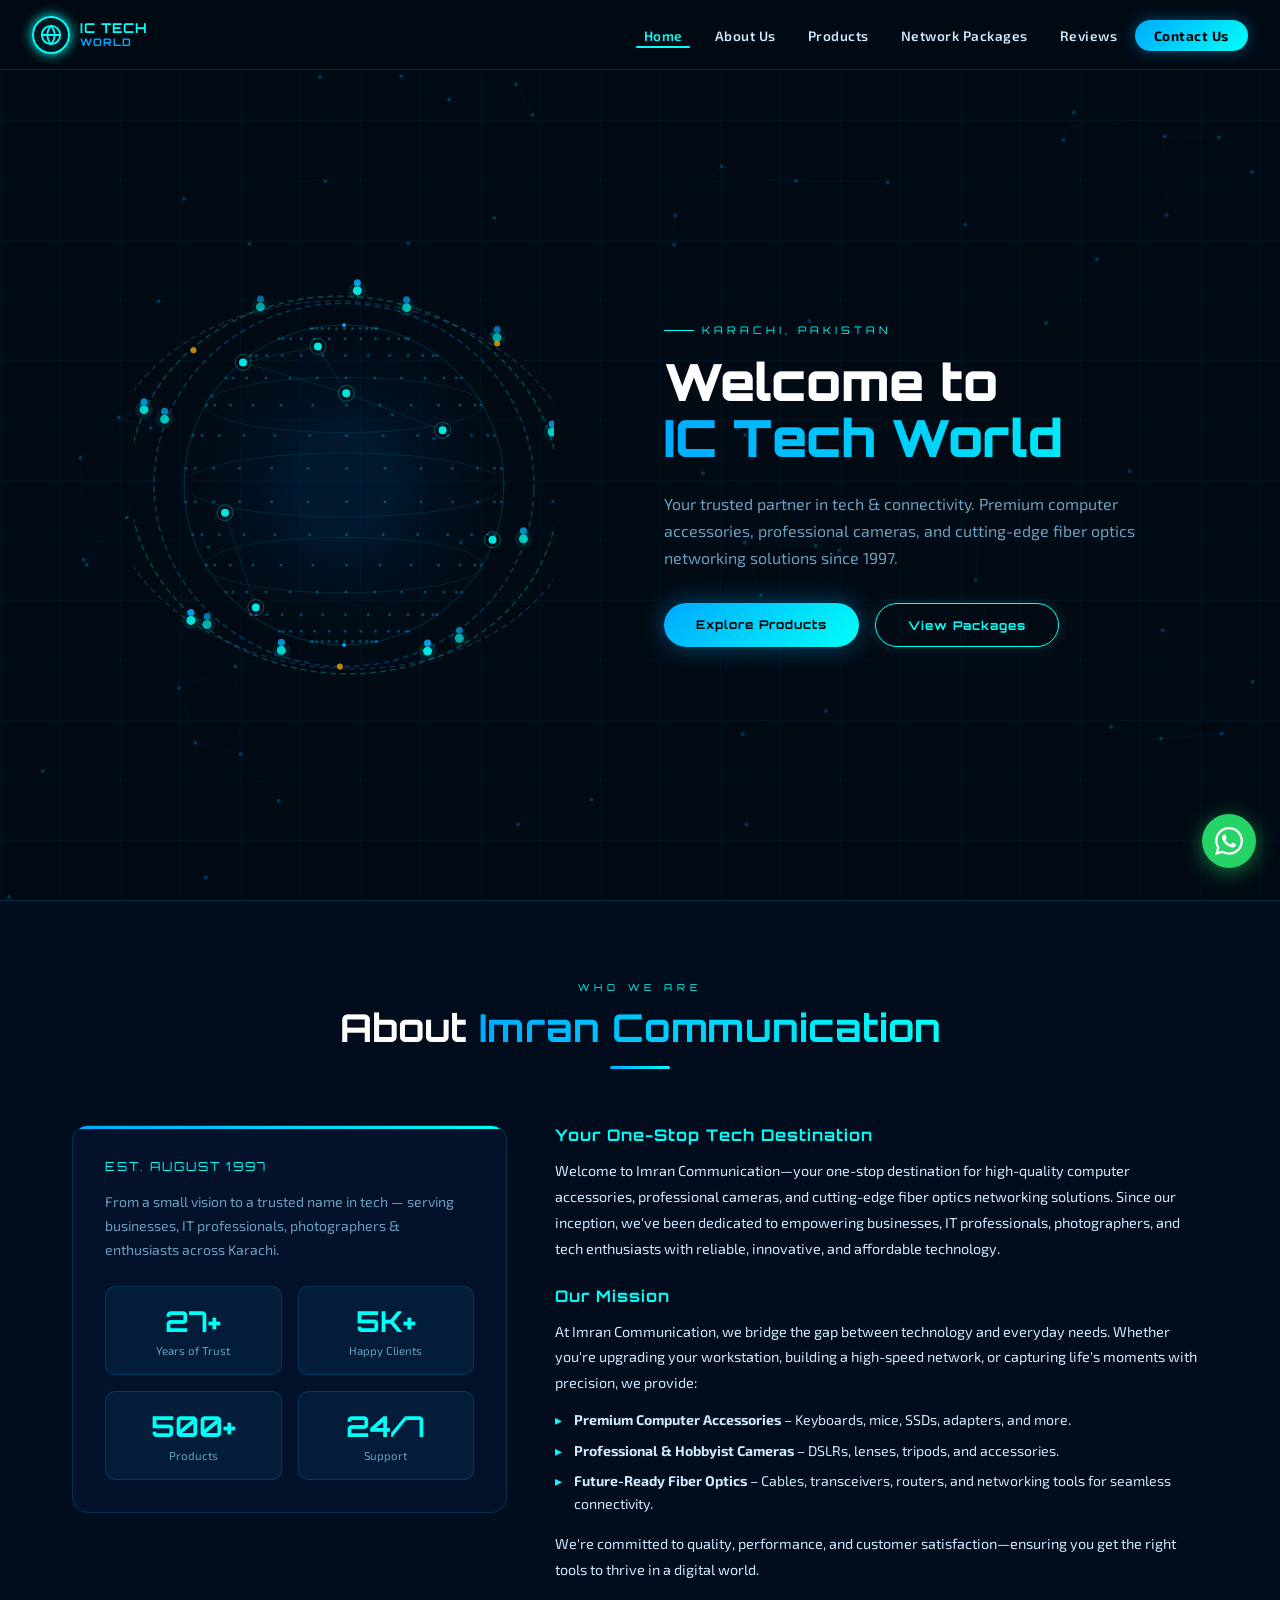
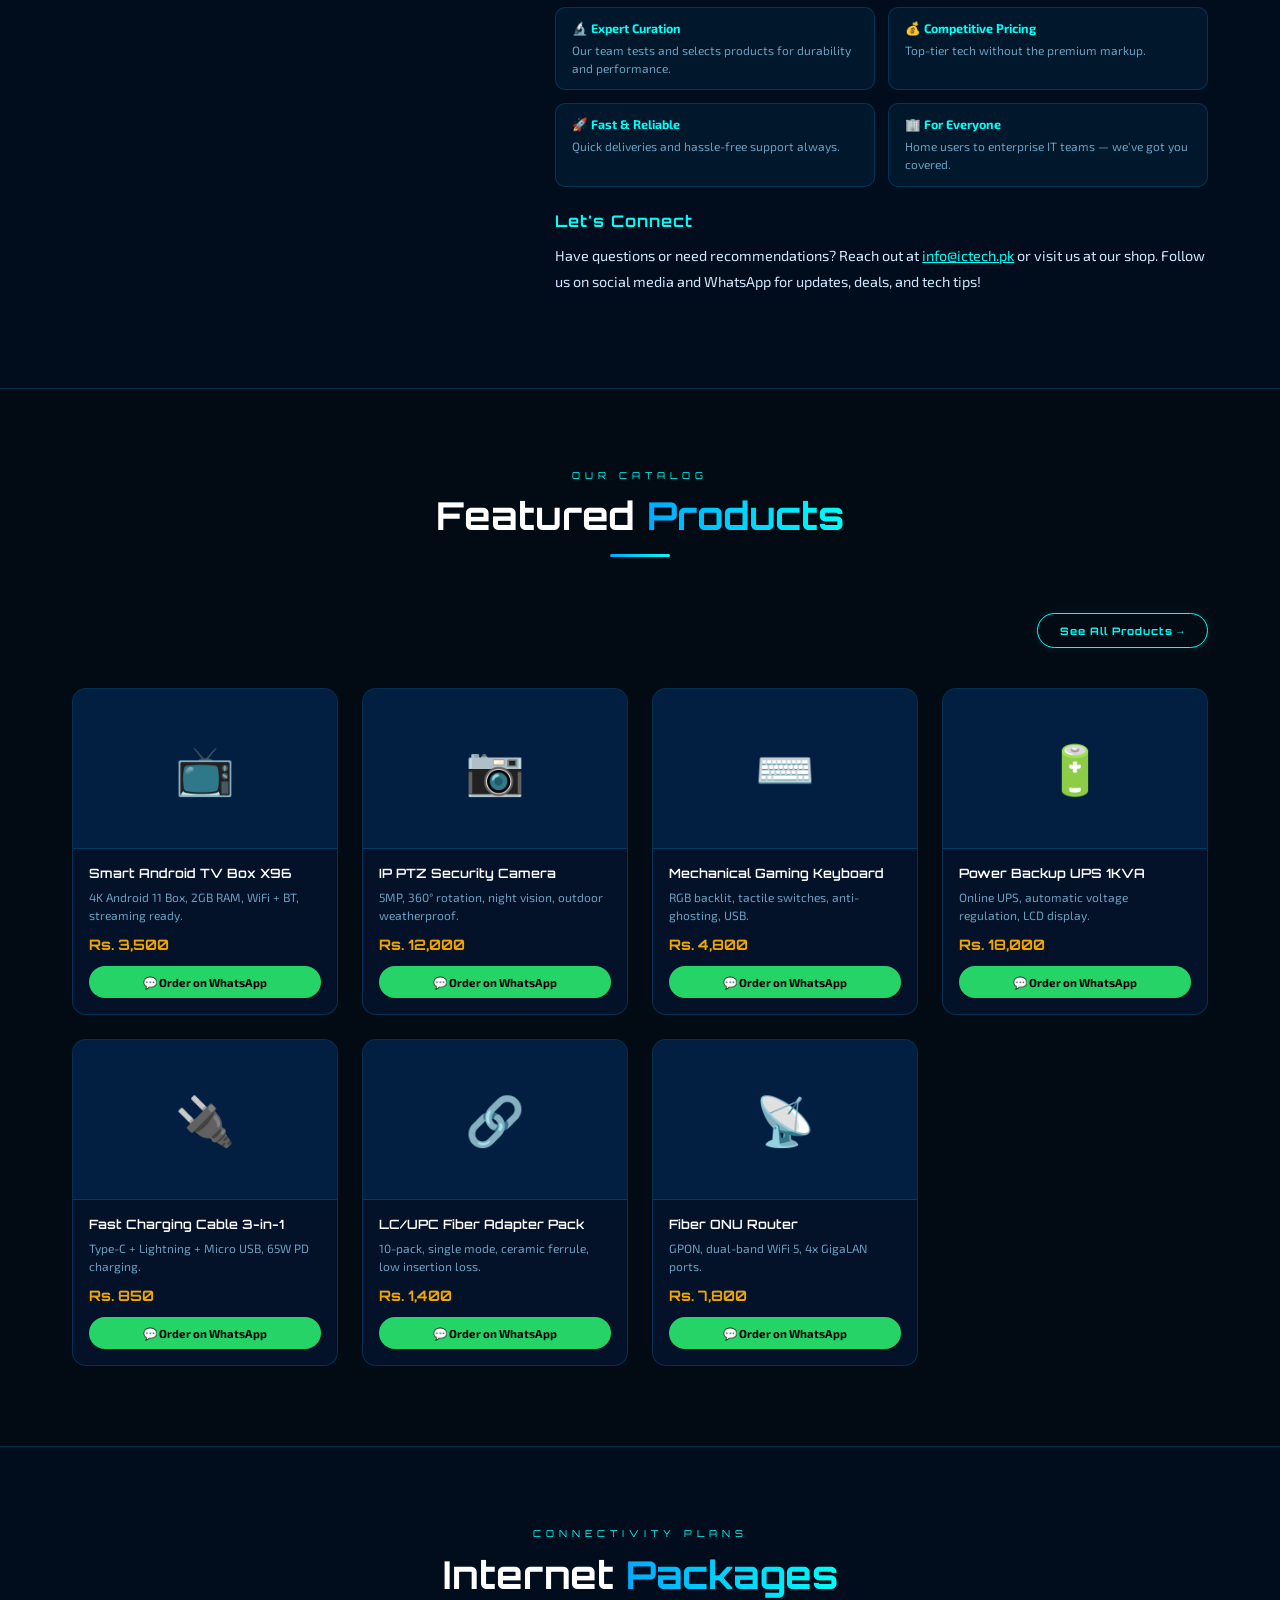
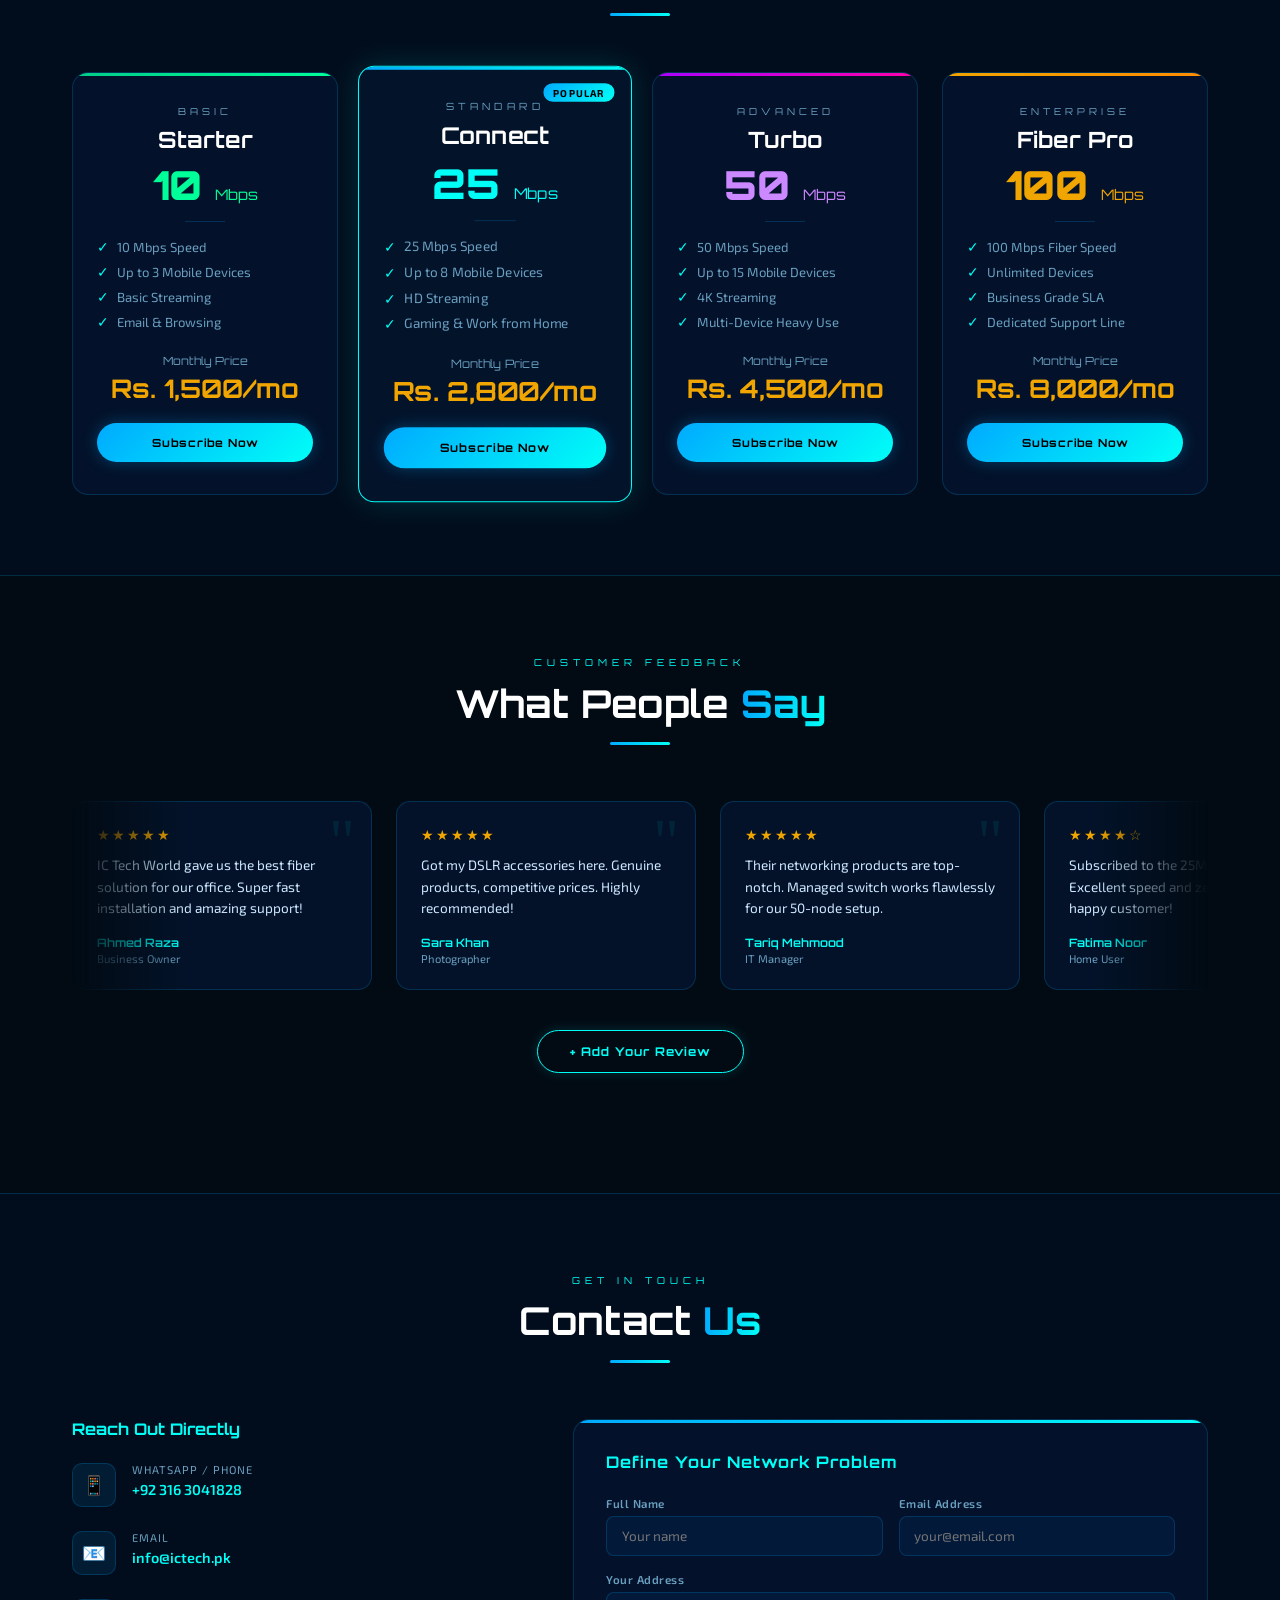
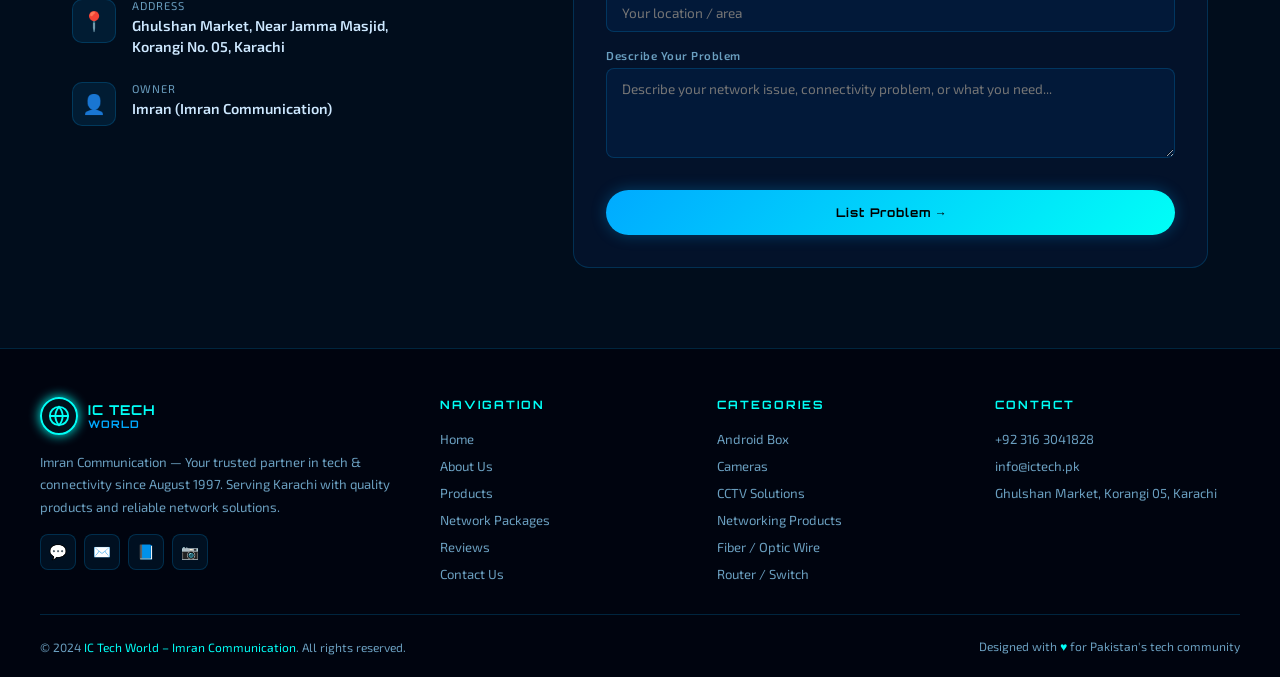
==== index.html @ f4ae8751 "first commit" ====
<!DOCTYPE html>
<html lang="en">
<head>
<meta charset="UTF-8"/>
<meta name="viewport" content="width=device-width, initial-scale=1.0"/>
<title>IC Tech World – Imran Communication</title>
<link rel="stylesheet" href="shared.css"/>
<link rel="stylesheet" href="index.css"/>
</head>
<body>

<!-- Background -->
<canvas id="bg-canvas"></canvas>
<div class="grid-overlay"></div>

<!-- ══ NAVBAR ══ -->
<nav id="navbar">
  <button class="hamburger" id="hamburger" aria-label="Menu">
    <span></span><span></span><span></span>
  </button>
  <a href="index.html" class="nav-logo">
    <div class="nav-logo-icon">
      <svg viewBox="0 0 24 24" fill="none" stroke="#00fff7" stroke-width="2">
        <circle cx="12" cy="12" r="10"/>
        <path d="M2 12h20M12 2a15.3 15.3 0 0 1 4 10 15.3 15.3 0 0 1-4 10 15.3 15.3 0 0 1-4-10 15.3 15.3 0 0 1 4-10z"/>
      </svg>
    </div>
    <div class="nav-logo-text">IC TECH<span>WORLD</span></div>
  </a>
  <ul class="nav-links">
    <li><a href="#home" class="active">Home</a></li>
    <li><a href="#about">About Us</a></li>
    <li><a href="#products">Products</a></li>
    <li><a href="#packages">Network Packages</a></li>
    <li><a href="#reviews">Reviews</a></li>
    <li><a href="#contact" class="btn-contact">Contact Us</a></li>
  </ul>
</nav>

<!-- Mobile Menu -->
<div class="mobile-menu" id="mobileMenu">
  <a href="#home"     onclick="closeMobile()">Home</a>
  <a href="#about"    onclick="closeMobile()">About Us</a>
  <a href="#products" onclick="closeMobile()">Products</a>
  <a href="#packages" onclick="closeMobile()">Network Packages</a>
  <a href="#reviews"  onclick="closeMobile()">Reviews</a>
  <a href="#contact"  class="btn-contact" onclick="closeMobile()">Contact Us</a>
</div>

<div class="page">

  <!-- ══ HERO ══ -->
  <section id="home">
    <div class="hero-inner">
      <div class="globe-wrap">
        <canvas id="globeCanvas" width="420" height="420"></canvas>
      </div>
      <div class="hero-text">
        <div class="hero-tag">Karachi, Pakistan</div>
        <h1 class="hero-title">
          Welcome to<br>
          <span class="line2">IC Tech World</span>
        </h1>
        <p class="hero-subtitle">
          Your trusted partner in tech &amp; connectivity. Premium computer accessories, professional cameras, and cutting-edge fiber optics networking solutions since 1997.
        </p>
        <div class="hero-btns">
          <a href="#products" class="btn-primary">Explore Products</a>
          <a href="#packages" class="btn-outline">View Packages</a>
        </div>
      </div>
    </div>
  </section>

  <!-- ══ ABOUT ══ -->
  <section id="about" class="sec-border">
    <div class="section-wrap">
      <div class="section-head">
        <p class="section-label">Who We Are</p>
        <h2 class="section-title">About <span class="hl">Imran Communication</span></h2>
        <div class="section-divider"></div>
      </div>
      <div class="about-grid">
        <div class="about-visual">
          <div class="about-card">
            <p style="font-size:0.78rem;color:var(--c-cyan);font-family:var(--font-display);letter-spacing:2px;margin-bottom:1rem;">EST. AUGUST 1997</p>
            <p style="font-size:0.88rem;color:var(--c-muted);line-height:1.7;">From a small vision to a trusted name in tech — serving businesses, IT professionals, photographers &amp; enthusiasts across Karachi.</p>
            <div class="about-stat-grid">
              <div class="about-stat"><span class="num">27+</span><span class="lbl">Years of Trust</span></div>
              <div class="about-stat"><span class="num">5K+</span><span class="lbl">Happy Clients</span></div>
              <div class="about-stat"><span class="num">500+</span><span class="lbl">Products</span></div>
              <div class="about-stat"><span class="num">24/7</span><span class="lbl">Support</span></div>
            </div>
          </div>
        </div>
        <div class="about-content">
          <h3>Your One-Stop Tech Destination</h3>
          <p>Welcome to Imran Communication—your one-stop destination for high-quality computer accessories, professional cameras, and cutting-edge fiber optics networking solutions. Since our inception, we've been dedicated to empowering businesses, IT professionals, photographers, and tech enthusiasts with reliable, innovative, and affordable technology.</p>
          <h3>Our Mission</h3>
          <p>At Imran Communication, we bridge the gap between technology and everyday needs. Whether you're upgrading your workstation, building a high-speed network, or capturing life's moments with precision, we provide:</p>
          <ul class="about-bullets">
            <li><strong>Premium Computer Accessories</strong> – Keyboards, mice, SSDs, adapters, and more.</li>
            <li><strong>Professional &amp; Hobbyist Cameras</strong> – DSLRs, lenses, tripods, and accessories.</li>
            <li><strong>Future-Ready Fiber Optics</strong> – Cables, transceivers, routers, and networking tools for seamless connectivity.</li>
          </ul>
          <p>We're committed to quality, performance, and customer satisfaction—ensuring you get the right tools to thrive in a digital world.</p>
          <div class="about-highlights">
            <div class="highlight-item">
              <div class="hi-title">🔬 Expert Curation</div>
              <div class="hi-desc">Our team tests and selects products for durability and performance.</div>
            </div>
            <div class="highlight-item">
              <div class="hi-title">💰 Competitive Pricing</div>
              <div class="hi-desc">Top-tier tech without the premium markup.</div>
            </div>
            <div class="highlight-item">
              <div class="hi-title">🚀 Fast &amp; Reliable</div>
              <div class="hi-desc">Quick deliveries and hassle-free support always.</div>
            </div>
            <div class="highlight-item">
              <div class="hi-title">🏢 For Everyone</div>
              <div class="hi-desc">Home users to enterprise IT teams — we've got you covered.</div>
            </div>
          </div>
          <h3>Let's Connect</h3>
          <p>Have questions or need recommendations? Reach out at <a href="mailto:info@ictech.pk" style="color:var(--c-cyan)">info@ictech.pk</a> or visit us at our shop. Follow us on social media and WhatsApp for updates, deals, and tech tips!</p>
        </div>
      </div>
    </div>
  </section>

  <!-- ══ PRODUCTS (Featured) ══ -->
  <section id="products" class="sec-border">
    <div class="section-wrap">
      <div class="section-head">
        <p class="section-label">Our Catalog</p>
        <h2 class="section-title">Featured <span class="hl">Products</span></h2>
        <div class="section-divider"></div>
      </div>
      <div class="products-header">
        <div></div>
        <a href="products.html" class="btn-see-all">See All Products →</a>
      </div>
      <div class="featured-grid" id="featuredGrid"></div>
    </div>
  </section>

  <!-- ══ PACKAGES ══ -->
  <section id="packages" class="sec-border">
    <div class="section-wrap">
      <div class="section-head">
        <p class="section-label">Connectivity Plans</p>
        <h2 class="section-title">Internet <span class="hl">Packages</span></h2>
        <div class="section-divider"></div>
      </div>
      <div class="packages-grid">
        <!-- Starter -->
        <div class="pkg-card low">
          <div class="pkg-tier">Basic</div>
          <div class="pkg-name">Starter</div>
          <div class="pkg-speed">10 <span class="pkg-speed-unit">Mbps</span></div>
          <div class="pkg-divider"></div>
          <ul class="pkg-features">
            <li><span class="check">✓</span> 10 Mbps Speed</li>
            <li><span class="check">✓</span> Up to 3 Mobile Devices</li>
            <li><span class="check">✓</span> Basic Streaming</li>
            <li><span class="check">✓</span> Email &amp; Browsing</li>
          </ul>
          <div class="pkg-price">Monthly Price</div>
          <div class="pkg-price-val">Rs. 1,500/mo</div>
          <a href="https://wa.me/923163041828?text=Hello%20IC%20Tech%20World!%20I%20am%20interested%20in%20Starter%20Package%20(10Mbps%20-%20Rs.1500/mo)" target="_blank" class="btn-subscribe">Subscribe Now</a>
        </div>
        <!-- Connect -->
        <div class="pkg-card mid featured">
          <div class="pkg-badge">POPULAR</div>
          <div class="pkg-tier">Standard</div>
          <div class="pkg-name">Connect</div>
          <div class="pkg-speed">25 <span class="pkg-speed-unit">Mbps</span></div>
          <div class="pkg-divider"></div>
          <ul class="pkg-features">
            <li><span class="check">✓</span> 25 Mbps Speed</li>
            <li><span class="check">✓</span> Up to 8 Mobile Devices</li>
            <li><span class="check">✓</span> HD Streaming</li>
            <li><span class="check">✓</span> Gaming &amp; Work from Home</li>
          </ul>
          <div class="pkg-price">Monthly Price</div>
          <div class="pkg-price-val">Rs. 2,800/mo</div>
          <a href="https://wa.me/923163041828?text=Hello%20IC%20Tech%20World!%20I%20am%20interested%20in%20Connect%20Package%20(25Mbps%20-%20Rs.2800/mo)" target="_blank" class="btn-subscribe">Subscribe Now</a>
        </div>
        <!-- Turbo -->
        <div class="pkg-card high">
          <div class="pkg-tier">Advanced</div>
          <div class="pkg-name">Turbo</div>
          <div class="pkg-speed">50 <span class="pkg-speed-unit">Mbps</span></div>
          <div class="pkg-divider"></div>
          <ul class="pkg-features">
            <li><span class="check">✓</span> 50 Mbps Speed</li>
            <li><span class="check">✓</span> Up to 15 Mobile Devices</li>
            <li><span class="check">✓</span> 4K Streaming</li>
            <li><span class="check">✓</span> Multi-Device Heavy Use</li>
          </ul>
          <div class="pkg-price">Monthly Price</div>
          <div class="pkg-price-val">Rs. 4,500/mo</div>
          <a href="https://wa.me/923163041828?text=Hello%20IC%20Tech%20World!%20I%20am%20interested%20in%20Turbo%20Package%20(50Mbps%20-%20Rs.4500/mo)" target="_blank" class="btn-subscribe">Subscribe Now</a>
        </div>
        <!-- Fiber Pro -->
        <div class="pkg-card premium">
          <div class="pkg-tier">Enterprise</div>
          <div class="pkg-name">Fiber Pro</div>
          <div class="pkg-speed">100 <span class="pkg-speed-unit">Mbps</span></div>
          <div class="pkg-divider"></div>
          <ul class="pkg-features">
            <li><span class="check">✓</span> 100 Mbps Fiber Speed</li>
            <li><span class="check">✓</span> Unlimited Devices</li>
            <li><span class="check">✓</span> Business Grade SLA</li>
            <li><span class="check">✓</span> Dedicated Support Line</li>
          </ul>
          <div class="pkg-price">Monthly Price</div>
          <div class="pkg-price-val">Rs. 8,000/mo</div>
          <a href="https://wa.me/923163041828?text=Hello%20IC%20Tech%20World!%20I%20am%20interested%20in%20Fiber%20Pro%20Package%20(100Mbps%20-%20Rs.8000/mo)" target="_blank" class="btn-subscribe">Subscribe Now</a>
        </div>
      </div>
    </div>
  </section>

  <!-- ══ REVIEWS ══ -->
  <section id="reviews" class="sec-border">
    <div class="section-wrap">
      <div class="section-head">
        <p class="section-label">Customer Feedback</p>
        <h2 class="section-title">What People <span class="hl">Say</span></h2>
        <div class="section-divider"></div>
      </div>
      <div class="reviews-track-wrap">
        <div class="reviews-track" id="reviewsTrack"></div>
      </div>
      <div style="text-align:center;margin-bottom:2.5rem;">
        <button class="btn-outline" onclick="toggleAddReview()">+ Add Your Review</button>
      </div>
      <div class="add-review-wrap" id="addReviewWrap" style="display:none;">
        <h3>Share Your Experience</h3>
        <div class="form-row">
          <div class="form-group">
            <label>Your Name</label>
            <input type="text" id="rName" placeholder="Enter your name"/>
          </div>
          <div class="form-group">
            <label>Rating</label>
            <div class="star-input" id="starInput">
              <span class="star" data-v="1">★</span>
              <span class="star" data-v="2">★</span>
              <span class="star" data-v="3">★</span>
              <span class="star" data-v="4">★</span>
              <span class="star" data-v="5">★</span>
            </div>
          </div>
        </div>
        <div class="form-group" style="margin-bottom:1rem;">
          <label>Your Review</label>
          <textarea id="rText" placeholder="Tell us about your experience..."></textarea>
        </div>
        <button class="btn-submit" onclick="postReview()">Post Review</button>
      </div>
    </div>
  </section>

  <!-- ══ CONTACT ══ -->
  <section id="contact" class="sec-border">
    <div class="section-wrap">
      <div class="section-head">
        <p class="section-label">Get In Touch</p>
        <h2 class="section-title">Contact <span class="hl">Us</span></h2>
        <div class="section-divider"></div>
      </div>
      <div class="contact-grid">
        <div class="contact-info">
          <h3>Reach Out Directly</h3>
          <div class="contact-item">
            <div class="contact-icon">📱</div>
            <div>
              <div class="ci-label">WHATSAPP / PHONE</div>
              <div class="ci-val"><a href="https://wa.me/923163041828">+92 316 3041828</a></div>
            </div>
          </div>
          <div class="contact-item">
            <div class="contact-icon">📧</div>
            <div>
              <div class="ci-label">EMAIL</div>
              <div class="ci-val"><a href="mailto:info@ictech.pk">info@ictech.pk</a></div>
            </div>
          </div>
          <div class="contact-item">
            <div class="contact-icon">📍</div>
            <div>
              <div class="ci-label">ADDRESS</div>
              <div class="ci-val">Ghulshan Market, Near Jamma Masjid,<br>Korangi No. 05, Karachi</div>
            </div>
          </div>
          <div class="contact-item">
            <div class="contact-icon">👤</div>
            <div>
              <div class="ci-label">OWNER</div>
              <div class="ci-val">Imran (Imran Communication)</div>
            </div>
          </div>
        </div>
        <div class="contact-form-box">
          <h3>Define Your Network Problem</h3>
          <div class="form-row">
            <div class="form-group">
              <label>Full Name</label>
              <input type="text" id="cName" placeholder="Your name"/>
            </div>
            <div class="form-group">
              <label>Email Address</label>
              <input type="email" id="cEmail" placeholder="your@email.com"/>
            </div>
          </div>
          <div class="form-group" style="margin-bottom:1rem;">
            <label>Your Address</label>
            <input type="text" id="cAddr" placeholder="Your location / area"/>
          </div>
          <div class="form-group" style="margin-bottom:1rem;">
            <label>Describe Your Problem</label>
            <textarea id="cProblem" placeholder="Describe your network issue, connectivity problem, or what you need..."></textarea>
          </div>
          <button class="btn-submit" onclick="listProblem()">List Problem →</button>
        </div>
      </div>
    </div>
  </section>

</div><!-- end .page -->

<!-- ══ FOOTER ══ -->
<footer>
  <div class="footer-grid">
    <div class="footer-brand">
      <a href="index.html" class="nav-logo">
        <div class="nav-logo-icon">
          <svg viewBox="0 0 24 24" fill="none" stroke="#00fff7" stroke-width="2" width="22" height="22">
            <circle cx="12" cy="12" r="10"/>
            <path d="M2 12h20M12 2a15.3 15.3 0 0 1 4 10 15.3 15.3 0 0 1-4 10 15.3 15.3 0 0 1-4-10 15.3 15.3 0 0 1 4-10z"/>
          </svg>
        </div>
        <div class="nav-logo-text">IC TECH<span>WORLD</span></div>
      </a>
      <p>Imran Communication — Your trusted partner in tech &amp; connectivity since August 1997. Serving Karachi with quality products and reliable network solutions.</p>
      <div class="social-links">
        <a href="https://wa.me/923163041828" target="_blank" class="social-link" title="WhatsApp">💬</a>
        <a href="mailto:info@ictech.pk" class="social-link" title="Email">✉️</a>
        <a href="#" class="social-link" title="Facebook">📘</a>
        <a href="#" class="social-link" title="Instagram">📷</a>
      </div>
    </div>
    <div class="footer-col">
      <h4>Navigation</h4>
      <ul>
        <li><a href="#home">Home</a></li>
        <li><a href="#about">About Us</a></li>
        <li><a href="#products">Products</a></li>
        <li><a href="#packages">Network Packages</a></li>
        <li><a href="#reviews">Reviews</a></li>
        <li><a href="#contact">Contact Us</a></li>
      </ul>
    </div>
    <div class="footer-col">
      <h4>Categories</h4>
      <ul>
        <li><a href="products.html">Android Box</a></li>
        <li><a href="products.html">Cameras</a></li>
        <li><a href="products.html">CCTV Solutions</a></li>
        <li><a href="products.html">Networking Products</a></li>
        <li><a href="products.html">Fiber / Optic Wire</a></li>
        <li><a href="products.html">Router / Switch</a></li>
      </ul>
    </div>
    <div class="footer-col">
      <h4>Contact</h4>
      <ul>
        <li><a href="https://wa.me/923163041828">+92 316 3041828</a></li>
        <li><a href="mailto:info@ictech.pk">info@ictech.pk</a></li>
        <li><a href="#contact">Ghulshan Market, Korangi 05, Karachi</a></li>
      </ul>
    </div>
  </div>
  <div class="footer-bottom">
    <p>© 2024 <span>IC Tech World – Imran Communication</span>. All rights reserved.</p>
    <p>Designed with <span>♥</span> for Pakistan's tech community</p>
  </div>
</footer>

<!-- Scroll Top Arrow -->
<button class="scroll-top" id="scrollTop" onclick="window.scrollTo({top:0,behavior:'smooth'})">
  <svg viewBox="0 0 24 24" stroke-width="2.5" stroke-linecap="round" stroke-linejoin="round">
    <path d="M18 15l-6-6-6 6"/>
  </svg>
</button>

<!-- Floating WhatsApp (below scroll-top on right) -->
<a href="https://wa.me/923163041828?text=Hello%20IC%20Tech%20World!%20I%20need%20assistance." target="_blank" class="float-wa" title="WhatsApp Us">
  <svg viewBox="0 0 24 24" fill="#fff" xmlns="http://www.w3.org/2000/svg">
    <path d="M17.472 14.382c-.297-.149-1.758-.867-2.03-.967-.273-.099-.471-.148-.67.15-.197.297-.767.966-.94 1.164-.173.199-.347.223-.644.075-.297-.15-1.255-.463-2.39-1.475-.883-.788-1.48-1.761-1.653-2.059-.173-.297-.018-.458.13-.606.134-.133.298-.347.446-.52.149-.174.198-.298.298-.497.099-.198.05-.371-.025-.52-.075-.149-.669-1.612-.916-2.207-.242-.579-.487-.5-.669-.51-.173-.008-.371-.01-.57-.01-.198 0-.52.074-.792.372-.272.297-1.04 1.016-1.04 2.479 0 1.462 1.065 2.875 1.213 3.074.149.198 2.096 3.2 5.077 4.487.709.306 1.262.489 1.694.625.712.227 1.36.195 1.871.118.571-.085 1.758-.719 2.006-1.413.248-.694.248-1.289.173-1.413-.074-.124-.272-.198-.57-.347m-5.421 7.403h-.004a9.87 9.87 0 0 1-5.031-1.378l-.361-.214-3.741.982.998-3.648-.235-.374a9.86 9.86 0 0 1-1.51-5.26c.001-5.45 4.436-9.884 9.888-9.884 2.64 0 5.122 1.03 6.988 2.898a9.825 9.825 0 0 1 2.893 6.994c-.003 5.45-4.437 9.884-9.885 9.884m8.413-18.297A11.815 11.815 0 0 0 12.05 0C5.495 0 .16 5.335.157 11.892c0 2.096.547 4.142 1.588 5.945L.057 24l6.305-1.654a11.882 11.882 0 0 0 5.683 1.448h.005c6.554 0 11.89-5.335 11.893-11.893a11.821 11.821 0 0 0-3.48-8.413z"/>
  </svg>
</a>

<!-- Toast -->
<div class="toast" id="toast"></div>

<script src="shared.js"></script>
<script src="index.js"></script>
</body>
</html>
---- shared.css ----
/* ══════════════════════════════════════════
   shared.css — IC Tech World
   Common styles used by index + products
══════════════════════════════════════════ */

@import url('https://fonts.googleapis.com/css2?family=Orbitron:wght@400;600;700;900&family=Exo+2:ital,wght@0,300;0,400;0,600;0,700;1,400&display=swap');

:root {
  --c-bg: #020b14;
  --c-surface: #041020;
  --c-panel: rgba(4,20,45,0.85);
  --c-blue: #00aaff;
  --c-cyan: #00fff7;
  --c-accent: #0066cc;
  --c-gold: #f0a500;
  --c-text: #cde8ff;
  --c-muted: #6a9fc0;
  --c-border: rgba(0,170,255,0.2);
  --nav-h: 70px;
  --font-display: 'Orbitron', monospace;
  --font-body: 'Exo 2', sans-serif;
}

*, *::before, *::after { box-sizing: border-box; margin: 0; padding: 0; }
html { scroll-behavior: smooth; }
body {
  background: var(--c-bg);
  color: var(--c-text);
  font-family: var(--font-body);
  overflow-x: hidden;
  min-height: 100vh;
}

/* ── BACKGROUND ── */
#bg-canvas {
  position: fixed;
  inset: 0;
  z-index: 0;
  pointer-events: none;
}
.grid-overlay {
  position: fixed;
  inset: 0;
  z-index: 0;
  pointer-events: none;
  background-image:
    linear-gradient(rgba(0,170,255,0.04) 1px, transparent 1px),
    linear-gradient(90deg, rgba(0,170,255,0.04) 1px, transparent 1px);
  background-size: 60px 60px;
}

/* ── NAVBAR ── */
#navbar {
  position: fixed;
  top: 0; left: 0; right: 0;
  height: var(--nav-h);
  z-index: 1000;
  display: flex;
  align-items: center;
  justify-content: space-between;
  padding: 0 2rem;
  background: rgba(2,11,20,0.95);
  border-bottom: 1px solid var(--c-border);
  backdrop-filter: blur(12px);
  -webkit-backdrop-filter: blur(12px);
}
.nav-logo {
  display: flex;
  align-items: center;
  gap: 0.6rem;
  text-decoration: none;
  order: 2;
}
.nav-logo-icon {
  width: 38px; height: 38px;
  border: 2px solid var(--c-cyan);
  border-radius: 50%;
  display: flex; align-items: center; justify-content: center;
  box-shadow: 0 0 12px var(--c-cyan);
  background: rgba(0,255,247,0.05);
}
.nav-logo-icon svg { width: 22px; height: 22px; }
.nav-logo-text {
  font-family: var(--font-display);
  font-size: 0.85rem;
  font-weight: 700;
  color: var(--c-cyan);
  letter-spacing: 1px;
  line-height: 1.2;
}
.nav-logo-text span { color: var(--c-blue); font-size: 0.65rem; display: block; }

.nav-links {
  display: flex;
  align-items: center;
  gap: 0.2rem;
  list-style: none;
  order: 3;
}
.nav-links a {
  color: var(--c-text);
  text-decoration: none;
  font-family: var(--font-body);
  font-size: 0.85rem;
  font-weight: 600;
  padding: 0.4rem 0.9rem;
  border-radius: 4px;
  transition: all 0.3s;
  letter-spacing: 0.5px;
  position: relative;
}
.nav-links a::after {
  content: '';
  position: absolute;
  bottom: 2px; left: 50%; right: 50%;
  height: 2px;
  background: var(--c-cyan);
  transition: all 0.3s;
  border-radius: 2px;
}
.nav-links a:hover { color: var(--c-cyan); }
.nav-links a:hover::after { left: 10%; right: 10%; }
.nav-links a.active { color: var(--c-cyan); }
.nav-links a.active::after { left: 10%; right: 10%; }

.btn-contact {
  background: linear-gradient(135deg, var(--c-blue), var(--c-cyan));
  color: #000 !important;
  font-weight: 700 !important;
  padding: 0.45rem 1.2rem !important;
  border-radius: 30px !important;
  box-shadow: 0 0 15px rgba(0,170,255,0.4);
  transition: all 0.3s !important;
}
.btn-contact:hover {
  box-shadow: 0 0 25px rgba(0,255,247,0.6) !important;
  transform: translateY(-1px);
}
.btn-contact::after { display: none !important; }

/* hamburger */
.hamburger {
  display: none;
  flex-direction: column;
  gap: 5px;
  cursor: pointer;
  order: 1;
  padding: 4px;
  background: none;
  border: none;
}
.hamburger span {
  display: block;
  width: 25px; height: 2px;
  background: var(--c-cyan);
  border-radius: 2px;
  transition: all 0.3s;
}
.hamburger.open span:nth-child(1) { transform: rotate(45deg) translate(5px, 5px); }
.hamburger.open span:nth-child(2) { opacity: 0; }
.hamburger.open span:nth-child(3) { transform: rotate(-45deg) translate(5px, -5px); }

/* mobile nav */
.mobile-menu {
  display: none;
  position: fixed;
  top: var(--nav-h);
  left: 0; right: 0;
  background: rgba(2,11,20,0.98);
  border-bottom: 1px solid var(--c-border);
  padding: 1rem;
  z-index: 999;
  flex-direction: column;
  gap: 0.3rem;
  backdrop-filter: blur(12px);
}
.mobile-menu.open { display: flex; }
.mobile-menu a {
  color: var(--c-text);
  text-decoration: none;
  font-size: 0.9rem;
  font-weight: 600;
  padding: 0.7rem 1rem;
  border-radius: 6px;
  border: 1px solid transparent;
  transition: all 0.3s;
}
.mobile-menu a:hover { border-color: var(--c-border); color: var(--c-cyan); }
.mobile-menu .btn-contact {
  background: linear-gradient(135deg, var(--c-blue), var(--c-cyan));
  color: #000 !important;
  text-align: center;
  margin-top: 0.5rem;
  border-radius: 30px !important;
}

/* ── SECTION HELPERS ── */
.page { position: relative; z-index: 1; }
section { position: relative; }
.sec-border { border-top: 1px solid var(--c-border); }

.section-wrap {
  max-width: 1200px;
  margin: 0 auto;
  padding: 5rem 2rem;
}
.section-head {
  text-align: center;
  margin-bottom: 3.5rem;
}
.section-label {
  font-family: var(--font-display);
  font-size: 0.6rem;
  letter-spacing: 5px;
  color: var(--c-cyan);
  text-transform: uppercase;
  margin-bottom: 0.7rem;
}
.section-title {
  font-family: var(--font-display);
  font-size: clamp(1.5rem, 3vw, 2.4rem);
  font-weight: 700;
  color: #fff;
  line-height: 1.2;
}
.section-title .hl {
  background: linear-gradient(90deg, var(--c-blue), var(--c-cyan));
  -webkit-background-clip: text;
  -webkit-text-fill-color: transparent;
  background-clip: text;
}
.section-divider {
  width: 60px; height: 3px;
  background: linear-gradient(90deg, var(--c-blue), var(--c-cyan));
  margin: 1rem auto 0;
  border-radius: 3px;
}

/* ── BUTTONS ── */
.btn-primary {
  background: linear-gradient(135deg, var(--c-blue), var(--c-cyan));
  color: #000;
  font-family: var(--font-display);
  font-size: 0.75rem;
  font-weight: 700;
  letter-spacing: 1px;
  padding: 0.85rem 2rem;
  border-radius: 30px;
  border: none;
  cursor: pointer;
  text-decoration: none;
  display: inline-block;
  box-shadow: 0 0 25px rgba(0,170,255,0.4);
  transition: all 0.3s;
}
.btn-primary:hover { box-shadow: 0 0 35px rgba(0,255,247,0.6); transform: translateY(-2px); }

.btn-outline {
  background: transparent;
  color: var(--c-cyan);
  font-family: var(--font-display);
  font-size: 0.75rem;
  font-weight: 700;
  letter-spacing: 1px;
  padding: 0.83rem 2rem;
  border-radius: 30px;
  border: 1px solid var(--c-cyan);
  cursor: pointer;
  text-decoration: none;
  display: inline-block;
  transition: all 0.3s;
  box-shadow: 0 0 12px rgba(0,255,247,0.15);
}
.btn-outline:hover { background: rgba(0,255,247,0.1); box-shadow: 0 0 20px rgba(0,255,247,0.3); }

/* ── PRODUCT CARD ── */
.product-card {
  background: var(--c-panel);
  border: 1px solid var(--c-border);
  border-radius: 14px;
  overflow: hidden;
  transition: all 0.3s;
  position: relative;
}
.product-card::before {
  content: '';
  position: absolute;
  top: 0; left: 0; right: 0;
  height: 2px;
  background: linear-gradient(90deg, var(--c-blue), var(--c-cyan));
  opacity: 0;
  transition: opacity 0.3s;
}
.product-card:hover { transform: translateY(-4px); box-shadow: 0 12px 30px rgba(0,170,255,0.15); }
.product-card:hover::before { opacity: 1; }
.product-img {
  width: 100%; height: 160px;
  background: rgba(0,60,120,0.3);
  display: flex; align-items: center; justify-content: center;
  font-size: 3rem;
  border-bottom: 1px solid var(--c-border);
}
.product-info { padding: 1rem; }
.product-name {
  font-family: var(--font-display);
  font-size: 0.8rem;
  font-weight: 600;
  color: #fff;
  margin-bottom: 0.4rem;
}
.product-desc {
  font-size: 0.75rem;
  color: var(--c-muted);
  line-height: 1.5;
  margin-bottom: 0.7rem;
}
.product-price {
  font-family: var(--font-display);
  font-size: 0.9rem;
  font-weight: 700;
  color: var(--c-gold);
  margin-bottom: 0.8rem;
}
.btn-whatsapp {
  display: flex;
  align-items: center;
  justify-content: center;
  gap: 0.4rem;
  background: #25d366;
  color: #000;
  font-weight: 700;
  font-size: 0.72rem;
  padding: 0.55rem 1rem;
  border-radius: 30px;
  text-decoration: none;
  transition: all 0.3s;
  border: none;
  cursor: pointer;
  width: 100%;
}
.btn-whatsapp:hover { background: #1ebe5d; transform: scale(1.02); }

/* ── FORMS ── */
.form-row {
  display: grid;
  grid-template-columns: 1fr 1fr;
  gap: 1rem;
  margin-bottom: 1rem;
}
.form-group {
  display: flex;
  flex-direction: column;
  gap: 0.4rem;
}
.form-group label {
  font-size: 0.72rem;
  color: var(--c-muted);
  font-weight: 600;
  letter-spacing: 0.5px;
}
.form-group input,
.form-group textarea,
.form-group select {
  background: rgba(0,60,120,0.2);
  border: 1px solid var(--c-border);
  border-radius: 8px;
  color: var(--c-text);
  font-family: var(--font-body);
  font-size: 0.85rem;
  padding: 0.65rem 0.9rem;
  outline: none;
  transition: border-color 0.3s;
  width: 100%;
}
.form-group input:focus,
.form-group textarea:focus,
.form-group select:focus {
  border-color: var(--c-cyan);
  box-shadow: 0 0 8px rgba(0,255,247,0.15);
}
.form-group textarea { resize: vertical; min-height: 90px; }

/* ── FLOATING BUTTONS ── */
.float-wa {
  position: fixed;
  bottom: 2rem;
  right: 1.5rem;
  z-index: 900;
  width: 54px; height: 54px;
  background: #25d366;
  border-radius: 50%;
  display: flex; align-items: center; justify-content: center;
  box-shadow: 0 4px 20px rgba(37,211,102,0.5);
  text-decoration: none;
  animation: pulseWa 2.5s ease-in-out infinite;
  transition: transform 0.3s;
}
.float-wa:hover { transform: scale(1.1); }
@keyframes pulseWa {
  0%,100% { box-shadow: 0 4px 20px rgba(37,211,102,0.5); }
  50% { box-shadow: 0 4px 35px rgba(37,211,102,0.8), 0 0 0 8px rgba(37,211,102,0.1); }
}
.float-wa svg { width: 28px; height: 28px; }

.scroll-top {
  position: fixed;
  bottom: 7rem;
  right: 1.5rem;
  z-index: 900;
  width: 46px; height: 46px;
  background: rgba(0,170,255,0.15);
  border: 1px solid var(--c-cyan);
  border-radius: 50%;
  display: none;
  align-items: center;
  justify-content: center;
  cursor: pointer;
  transition: all 0.3s;
  box-shadow: 0 0 15px rgba(0,170,255,0.3);
}
.scroll-top.visible { display: flex; }
.scroll-top:hover { background: rgba(0,255,247,0.25); box-shadow: 0 0 25px rgba(0,255,247,0.5); }
.scroll-top svg { width: 20px; height: 20px; stroke: var(--c-cyan); fill: none; }

/* ── TOAST ── */
.toast {
  position: fixed;
  bottom: 5rem;
  right: 1.5rem;
  z-index: 9999;
  background: linear-gradient(135deg, var(--c-blue), var(--c-cyan));
  color: #000;
  font-weight: 700;
  font-size: 0.85rem;
  padding: 0.9rem 1.5rem;
  border-radius: 10px;
  display: none;
  animation: slideIn 0.3s ease;
}
.toast.show { display: block; }
@keyframes slideIn {
  from { transform: translateX(100px); opacity: 0; }
  to   { transform: translateX(0); opacity: 1; }
}

/* ── FOOTER ── */
footer {
  background: rgba(0,5,15,0.95);
  border-top: 1px solid var(--c-border);
  padding: 3rem 2rem 1.5rem;
  position: relative;
  z-index: 1;
}
.footer-grid {
  max-width: 1200px;
  margin: 0 auto;
  display: grid;
  grid-template-columns: 1.5fr 1fr 1fr 1fr;
  gap: 2rem;
  margin-bottom: 2rem;
}
.footer-brand p {
  font-size: 0.82rem;
  color: var(--c-muted);
  line-height: 1.7;
  margin-bottom: 1rem;
  margin-top: 1rem;
}
.social-links { display: flex; gap: 0.5rem; }
.social-link {
  width: 36px; height: 36px;
  background: rgba(0,170,255,0.08);
  border: 1px solid var(--c-border);
  border-radius: 8px;
  display: flex; align-items: center; justify-content: center;
  font-size: 0.9rem;
  text-decoration: none;
  transition: all 0.3s;
}
.social-link:hover { background: rgba(0,255,247,0.15); border-color: var(--c-cyan); }
.footer-col h4 {
  font-family: var(--font-display);
  font-size: 0.72rem;
  letter-spacing: 2px;
  color: var(--c-cyan);
  margin-bottom: 1rem;
  text-transform: uppercase;
}
.footer-col ul { list-style: none; display: flex; flex-direction: column; gap: 0.5rem; }
.footer-col ul li a {
  font-size: 0.82rem;
  color: var(--c-muted);
  text-decoration: none;
  transition: color 0.3s;
}
.footer-col ul li a:hover { color: var(--c-cyan); }
.footer-bottom {
  max-width: 1200px;
  margin: 0 auto;
  border-top: 1px solid var(--c-border);
  padding-top: 1.5rem;
  display: flex;
  justify-content: space-between;
  align-items: center;
  flex-wrap: wrap;
  gap: 1rem;
}
.footer-bottom p { font-size: 0.75rem; color: var(--c-muted); }
.footer-bottom span { color: var(--c-cyan); }

/* ── RESPONSIVE ── */
@media(max-width: 768px) {
  .nav-links { display: none !important; }
  .hamburger { display: flex !important; }
  .form-row { grid-template-columns: 1fr; }
  .footer-grid { grid-template-columns: 1fr; }
}
@media(max-width: 480px) {
  .section-wrap { padding: 3.5rem 1.2rem; }
}
---- index.css ----
/* ══════════════════════════════════════════
   index.css — IC Tech World Homepage
   Page-specific styles (imports shared.css)
══════════════════════════════════════════ */

/* ── HERO ── */
#home {
  min-height: 100vh;
  display: flex;
  align-items: center;
  padding-top: var(--nav-h);
  overflow: hidden;
}
.hero-inner {
  max-width: 1200px;
  margin: 0 auto;
  padding: 4rem 2rem;
  display: grid;
  grid-template-columns: 1fr 1fr;
  gap: 3rem;
  align-items: center;
  width: 100%;
}
.globe-wrap {
  position: relative;
  display: flex;
  align-items: center;
  justify-content: center;
  order: 1;
}
#globeCanvas {
  width: 420px;
  height: 420px;
  max-width: 100%;
}
.hero-text { order: 2; }
.hero-tag {
  font-family: var(--font-display);
  font-size: 0.65rem;
  letter-spacing: 4px;
  color: var(--c-cyan);
  text-transform: uppercase;
  margin-bottom: 1rem;
  display: flex;
  align-items: center;
  gap: 0.5rem;
}
.hero-tag::before {
  content: '';
  width: 30px; height: 1px;
  background: var(--c-cyan);
}
.hero-title {
  font-family: var(--font-display);
  font-size: clamp(1.8rem, 4vw, 3.2rem);
  font-weight: 900;
  line-height: 1.1;
  margin-bottom: 1.5rem;
  color: #fff;
}
.hero-title .line2 {
  display: block;
  background: linear-gradient(90deg, var(--c-blue), var(--c-cyan));
  -webkit-background-clip: text;
  -webkit-text-fill-color: transparent;
  background-clip: text;
}
.hero-subtitle {
  font-size: 1rem;
  color: var(--c-muted);
  line-height: 1.7;
  margin-bottom: 2rem;
  max-width: 480px;
}
.hero-btns {
  display: flex;
  gap: 1rem;
  flex-wrap: wrap;
}

/* ── ABOUT ── */
#about { background: rgba(0,20,50,0.3); }
.about-grid {
  display: grid;
  grid-template-columns: 1fr 1.5fr;
  gap: 3rem;
  align-items: start;
}
.about-card {
  background: var(--c-panel);
  border: 1px solid var(--c-border);
  border-radius: 16px;
  padding: 2rem;
  position: relative;
  overflow: hidden;
}
.about-card::before {
  content: '';
  position: absolute;
  top: 0; left: 0; right: 0;
  height: 3px;
  background: linear-gradient(90deg, var(--c-blue), var(--c-cyan));
}
.about-stat-grid {
  display: grid;
  grid-template-columns: 1fr 1fr;
  gap: 1rem;
  margin-top: 1.5rem;
}
.about-stat {
  text-align: center;
  padding: 1rem;
  background: rgba(0,170,255,0.07);
  border-radius: 10px;
  border: 1px solid var(--c-border);
}
.about-stat .num {
  font-family: var(--font-display);
  font-size: 1.8rem;
  font-weight: 700;
  color: var(--c-cyan);
  display: block;
}
.about-stat .lbl {
  font-size: 0.72rem;
  color: var(--c-muted);
  margin-top: 0.2rem;
}
.about-content h3 {
  font-family: var(--font-display);
  font-size: 1rem;
  color: var(--c-cyan);
  margin: 1.5rem 0 0.8rem;
  letter-spacing: 1px;
}
.about-content h3:first-child { margin-top: 0; }
.about-content p {
  font-size: 0.9rem;
  line-height: 1.8;
  color: var(--c-text);
  margin-bottom: 0.8rem;
}
.about-bullets {
  list-style: none;
  display: flex;
  flex-direction: column;
  gap: 0.5rem;
  margin-bottom: 1rem;
}
.about-bullets li {
  font-size: 0.88rem;
  color: var(--c-text);
  padding-left: 1.2rem;
  position: relative;
  line-height: 1.6;
}
.about-bullets li::before {
  content: '▸';
  position: absolute;
  left: 0;
  color: var(--c-cyan);
}
.about-highlights {
  display: grid;
  grid-template-columns: 1fr 1fr;
  gap: 0.8rem;
  margin-top: 1.5rem;
}
.highlight-item {
  background: rgba(0,170,255,0.07);
  border: 1px solid var(--c-border);
  border-radius: 10px;
  padding: 0.8rem 1rem;
}
.highlight-item .hi-title {
  font-size: 0.78rem;
  font-weight: 700;
  color: var(--c-cyan);
  margin-bottom: 0.3rem;
}
.highlight-item .hi-desc {
  font-size: 0.75rem;
  color: var(--c-muted);
  line-height: 1.5;
}

/* ── PRODUCTS (Featured section on homepage) ── */
.products-header {
  display: flex;
  align-items: flex-end;
  justify-content: space-between;
  margin-bottom: 2.5rem;
  flex-wrap: wrap;
  gap: 1rem;
}
.btn-see-all {
  background: transparent;
  color: var(--c-cyan);
  border: 1px solid var(--c-cyan);
  font-family: var(--font-display);
  font-size: 0.65rem;
  font-weight: 700;
  letter-spacing: 1px;
  padding: 0.6rem 1.4rem;
  border-radius: 30px;
  cursor: pointer;
  text-decoration: none;
  transition: all 0.3s;
  box-shadow: 0 0 10px rgba(0,255,247,0.1);
}
.btn-see-all:hover { background: rgba(0,255,247,0.1); box-shadow: 0 0 18px rgba(0,255,247,0.3); }
.featured-grid {
  display: grid;
  grid-template-columns: repeat(auto-fill, minmax(240px, 1fr));
  gap: 1.5rem;
}

/* ── PACKAGES ── */
#packages { background: rgba(0,20,50,0.3); }
.packages-grid {
  display: grid;
  grid-template-columns: repeat(auto-fit, minmax(240px, 1fr));
  gap: 1.5rem;
}
.pkg-card {
  background: var(--c-panel);
  border: 1px solid var(--c-border);
  border-radius: 16px;
  padding: 2rem 1.5rem;
  text-align: center;
  position: relative;
  overflow: hidden;
  transition: all 0.3s;
}
.pkg-card::before {
  content: '';
  position: absolute;
  top: 0; left: 0; right: 0;
  height: 3px;
}
.pkg-card.low::before  { background: linear-gradient(90deg, #00cc88, #00ff99); }
.pkg-card.mid::before  { background: linear-gradient(90deg, var(--c-blue), var(--c-cyan)); }
.pkg-card.high::before { background: linear-gradient(90deg, #aa00ff, #ff00aa); }
.pkg-card.premium::before { background: linear-gradient(90deg, var(--c-gold), #ff8c00); }
.pkg-card.featured {
  border-color: var(--c-cyan);
  box-shadow: 0 0 30px rgba(0,255,247,0.15);
  transform: scale(1.03);
}
.pkg-card:hover { transform: translateY(-5px) scale(1.02); box-shadow: 0 15px 40px rgba(0,170,255,0.2); }
.pkg-card.featured:hover { transform: translateY(-5px) scale(1.05); }
.pkg-badge {
  position: absolute;
  top: 1rem; right: 1rem;
  font-size: 0.6rem;
  font-weight: 700;
  padding: 0.2rem 0.6rem;
  border-radius: 30px;
  background: linear-gradient(135deg, var(--c-blue), var(--c-cyan));
  color: #000;
  letter-spacing: 1px;
}
.pkg-tier {
  font-family: var(--font-display);
  font-size: 0.6rem;
  letter-spacing: 4px;
  color: var(--c-muted);
  text-transform: uppercase;
  margin-bottom: 0.5rem;
}
.pkg-name {
  font-family: var(--font-display);
  font-size: 1.4rem;
  font-weight: 700;
  color: #fff;
  margin-bottom: 0.8rem;
}
.pkg-speed {
  font-family: var(--font-display);
  font-size: 2.5rem;
  font-weight: 900;
  line-height: 1;
  margin-bottom: 0.2rem;
}
.pkg-card.low .pkg-speed     { color: #00ff99; }
.pkg-card.mid .pkg-speed     { color: var(--c-cyan); }
.pkg-card.high .pkg-speed    { color: #cc88ff; }
.pkg-card.premium .pkg-speed { color: var(--c-gold); }
.pkg-speed-unit { font-size: 0.9rem; font-weight: 400; }
.pkg-divider {
  width: 40px; height: 1px;
  background: var(--c-border);
  margin: 1rem auto;
}
.pkg-features {
  list-style: none;
  display: flex;
  flex-direction: column;
  gap: 0.5rem;
  margin-bottom: 1.5rem;
  text-align: left;
}
.pkg-features li {
  font-size: 0.82rem;
  color: var(--c-muted);
  display: flex;
  align-items: center;
  gap: 0.5rem;
}
.pkg-features li span.check { color: var(--c-cyan); font-size: 0.85rem; }
.pkg-price {
  font-family: var(--font-display);
  font-size: 0.7rem;
  color: var(--c-muted);
  margin-bottom: 0.2rem;
}
.pkg-price-val {
  font-family: var(--font-display);
  font-size: 1.6rem;
  font-weight: 700;
  color: var(--c-gold);
  margin-bottom: 1.2rem;
}
.btn-subscribe {
  width: 100%;
  background: linear-gradient(135deg, var(--c-blue), var(--c-cyan));
  color: #000;
  font-family: var(--font-display);
  font-size: 0.7rem;
  font-weight: 700;
  letter-spacing: 1px;
  padding: 0.8rem;
  border-radius: 30px;
  border: none;
  cursor: pointer;
  transition: all 0.3s;
  box-shadow: 0 0 15px rgba(0,170,255,0.3);
  text-decoration: none;
  display: block;
}
.btn-subscribe:hover { box-shadow: 0 0 25px rgba(0,255,247,0.5); transform: translateY(-1px); }

/* ── REVIEWS ── */
.reviews-track-wrap {
  overflow: hidden;
  margin-bottom: 2.5rem;
  mask-image: linear-gradient(90deg, transparent, black 10%, black 90%, transparent);
  -webkit-mask-image: linear-gradient(90deg, transparent, black 10%, black 90%, transparent);
}
.reviews-track {
  display: flex;
  gap: 1.5rem;
  width: max-content;
  animation: scrollReviews 35s linear infinite;
}
.reviews-track:hover { animation-play-state: paused; }
@keyframes scrollReviews {
  0%   { transform: translateX(0); }
  100% { transform: translateX(-50%); }
}
.review-card {
  background: var(--c-panel);
  border: 1px solid var(--c-border);
  border-radius: 14px;
  padding: 1.5rem;
  width: 300px;
  flex-shrink: 0;
  position: relative;
}
.review-card::before {
  content: '"';
  position: absolute;
  top: 0.5rem; right: 1rem;
  font-size: 4rem;
  color: rgba(0,255,247,0.08);
  font-family: serif;
  line-height: 1;
}
.review-stars {
  color: var(--c-gold);
  font-size: 0.85rem;
  margin-bottom: 0.7rem;
  letter-spacing: 2px;
}
.review-text {
  font-size: 0.85rem;
  color: var(--c-text);
  line-height: 1.6;
  margin-bottom: 1rem;
}
.review-author {
  font-family: var(--font-display);
  font-size: 0.72rem;
  color: var(--c-cyan);
  font-weight: 600;
}
.review-role { font-size: 0.7rem; color: var(--c-muted); margin-top: 0.1rem; }

/* Add review form */
.add-review-wrap {
  max-width: 600px;
  margin: 0 auto;
  background: var(--c-panel);
  border: 1px solid var(--c-border);
  border-radius: 16px;
  padding: 2rem;
  position: relative;
  overflow: hidden;
}
.add-review-wrap::before {
  content: '';
  position: absolute;
  top: 0; left: 0; right: 0;
  height: 3px;
  background: linear-gradient(90deg, var(--c-blue), var(--c-cyan));
}
.add-review-wrap h3 {
  font-family: var(--font-display);
  font-size: 1rem;
  color: var(--c-cyan);
  margin-bottom: 1.2rem;
  text-align: center;
}
.star-input {
  display: flex;
  gap: 0.3rem;
  font-size: 1.4rem;
  cursor: pointer;
  color: var(--c-muted);
}
.star-input .star:hover,
.star-input .star.selected { color: var(--c-gold); }

/* ── CONTACT ── */
#contact { background: rgba(0,20,50,0.3); }
.contact-grid {
  display: grid;
  grid-template-columns: 1fr 1.4fr;
  gap: 3rem;
  align-items: start;
}
.contact-info h3 {
  font-family: var(--font-display);
  font-size: 1rem;
  color: var(--c-cyan);
  margin-bottom: 1.5rem;
}
.contact-item {
  display: flex;
  align-items: flex-start;
  gap: 1rem;
  margin-bottom: 1.5rem;
}
.contact-icon {
  width: 44px; height: 44px;
  background: rgba(0,170,255,0.1);
  border: 1px solid var(--c-border);
  border-radius: 10px;
  display: flex; align-items: center; justify-content: center;
  font-size: 1.2rem;
  flex-shrink: 0;
}
.contact-item .ci-label {
  font-size: 0.7rem;
  color: var(--c-muted);
  letter-spacing: 1px;
  margin-bottom: 0.2rem;
}
.contact-item .ci-val {
  font-size: 0.9rem;
  color: var(--c-text);
  font-weight: 600;
  line-height: 1.5;
}
.contact-item .ci-val a { color: var(--c-cyan); text-decoration: none; }
.contact-form-box {
  background: var(--c-panel);
  border: 1px solid var(--c-border);
  border-radius: 16px;
  padding: 2rem;
  position: relative;
  overflow: hidden;
}
.contact-form-box::before {
  content: '';
  position: absolute;
  top: 0; left: 0; right: 0;
  height: 3px;
  background: linear-gradient(90deg, var(--c-blue), var(--c-cyan));
}
.contact-form-box h3 {
  font-family: var(--font-display);
  font-size: 1rem;
  color: var(--c-cyan);
  margin-bottom: 1.5rem;
  letter-spacing: 1px;
}
.btn-submit {
  width: 100%;
  background: linear-gradient(135deg, var(--c-blue), var(--c-cyan));
  color: #000;
  font-family: var(--font-display);
  font-size: 0.75rem;
  font-weight: 700;
  letter-spacing: 1px;
  padding: 0.9rem;
  border-radius: 30px;
  border: none;
  cursor: pointer;
  transition: all 0.3s;
  box-shadow: 0 0 15px rgba(0,170,255,0.3);
  margin-top: 1rem;
}
.btn-submit:hover { box-shadow: 0 0 25px rgba(0,255,247,0.5); transform: translateY(-1px); }

/* ── RESPONSIVE (index-specific) ── */
@media(max-width: 900px) {
  .hero-inner { grid-template-columns: 1fr; text-align: center; }
  .hero-text { order: 2; }
  .globe-wrap { order: 1; }
  .hero-btns { justify-content: center; }
  .hero-tag { justify-content: center; }
  #globeCanvas { width: 280px; height: 280px; }
  .about-grid { grid-template-columns: 1fr; }
  .contact-grid { grid-template-columns: 1fr; }
}
@media(max-width: 768px) {
  .about-highlights { grid-template-columns: 1fr; }
  .packages-grid { grid-template-columns: 1fr; }
  .pkg-card.featured { transform: scale(1); }
}
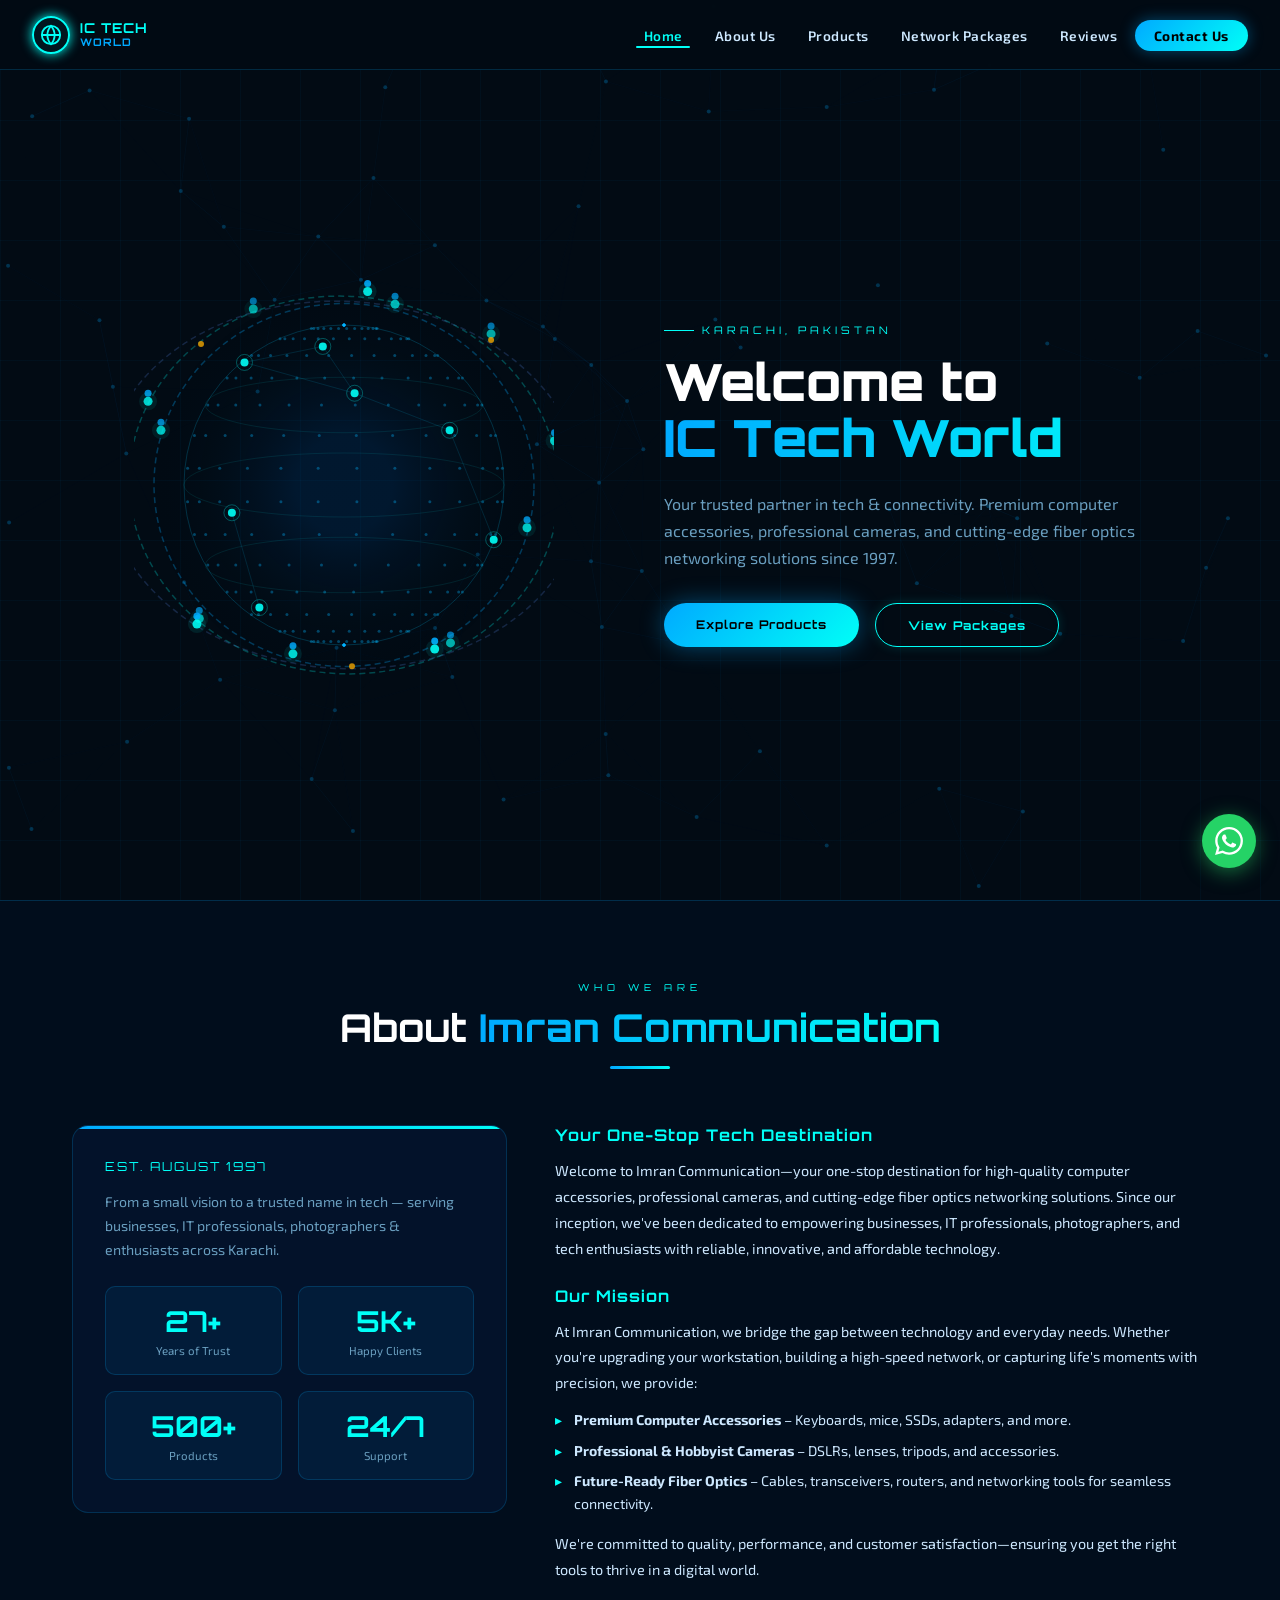
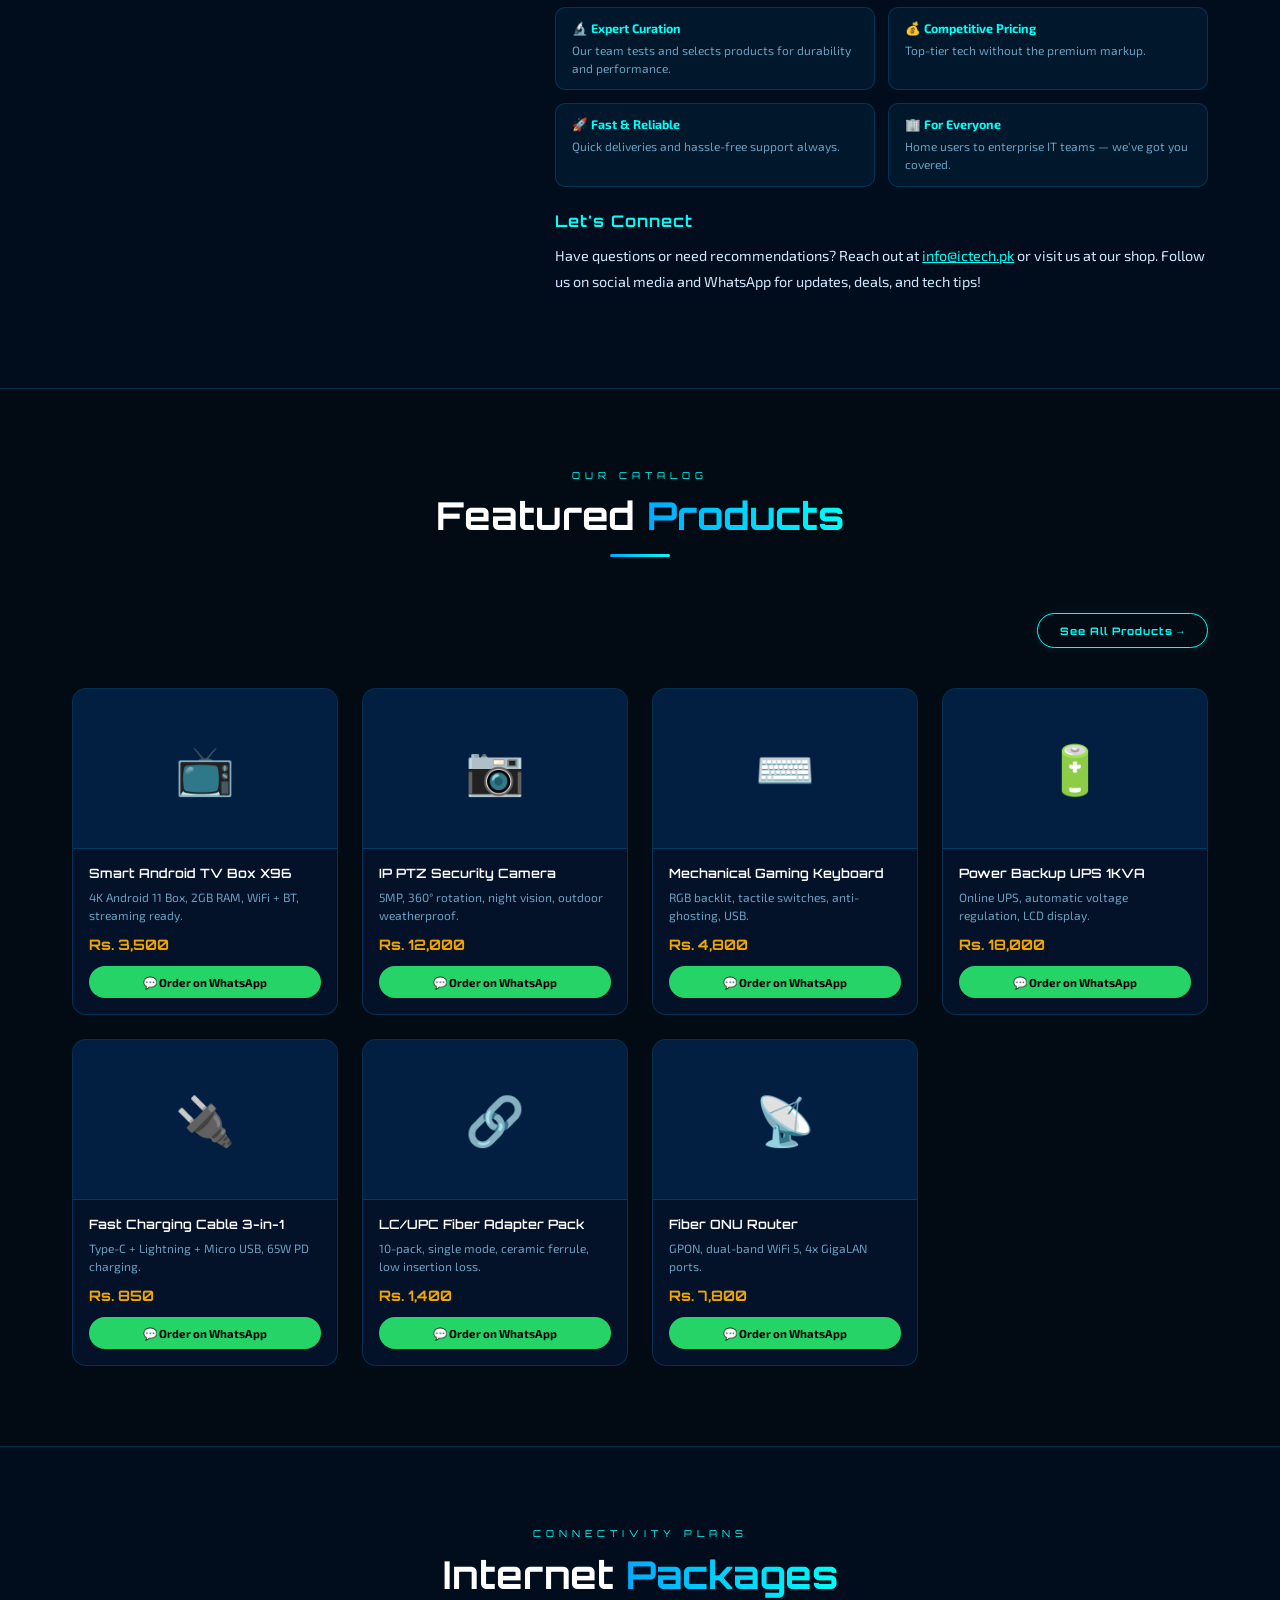
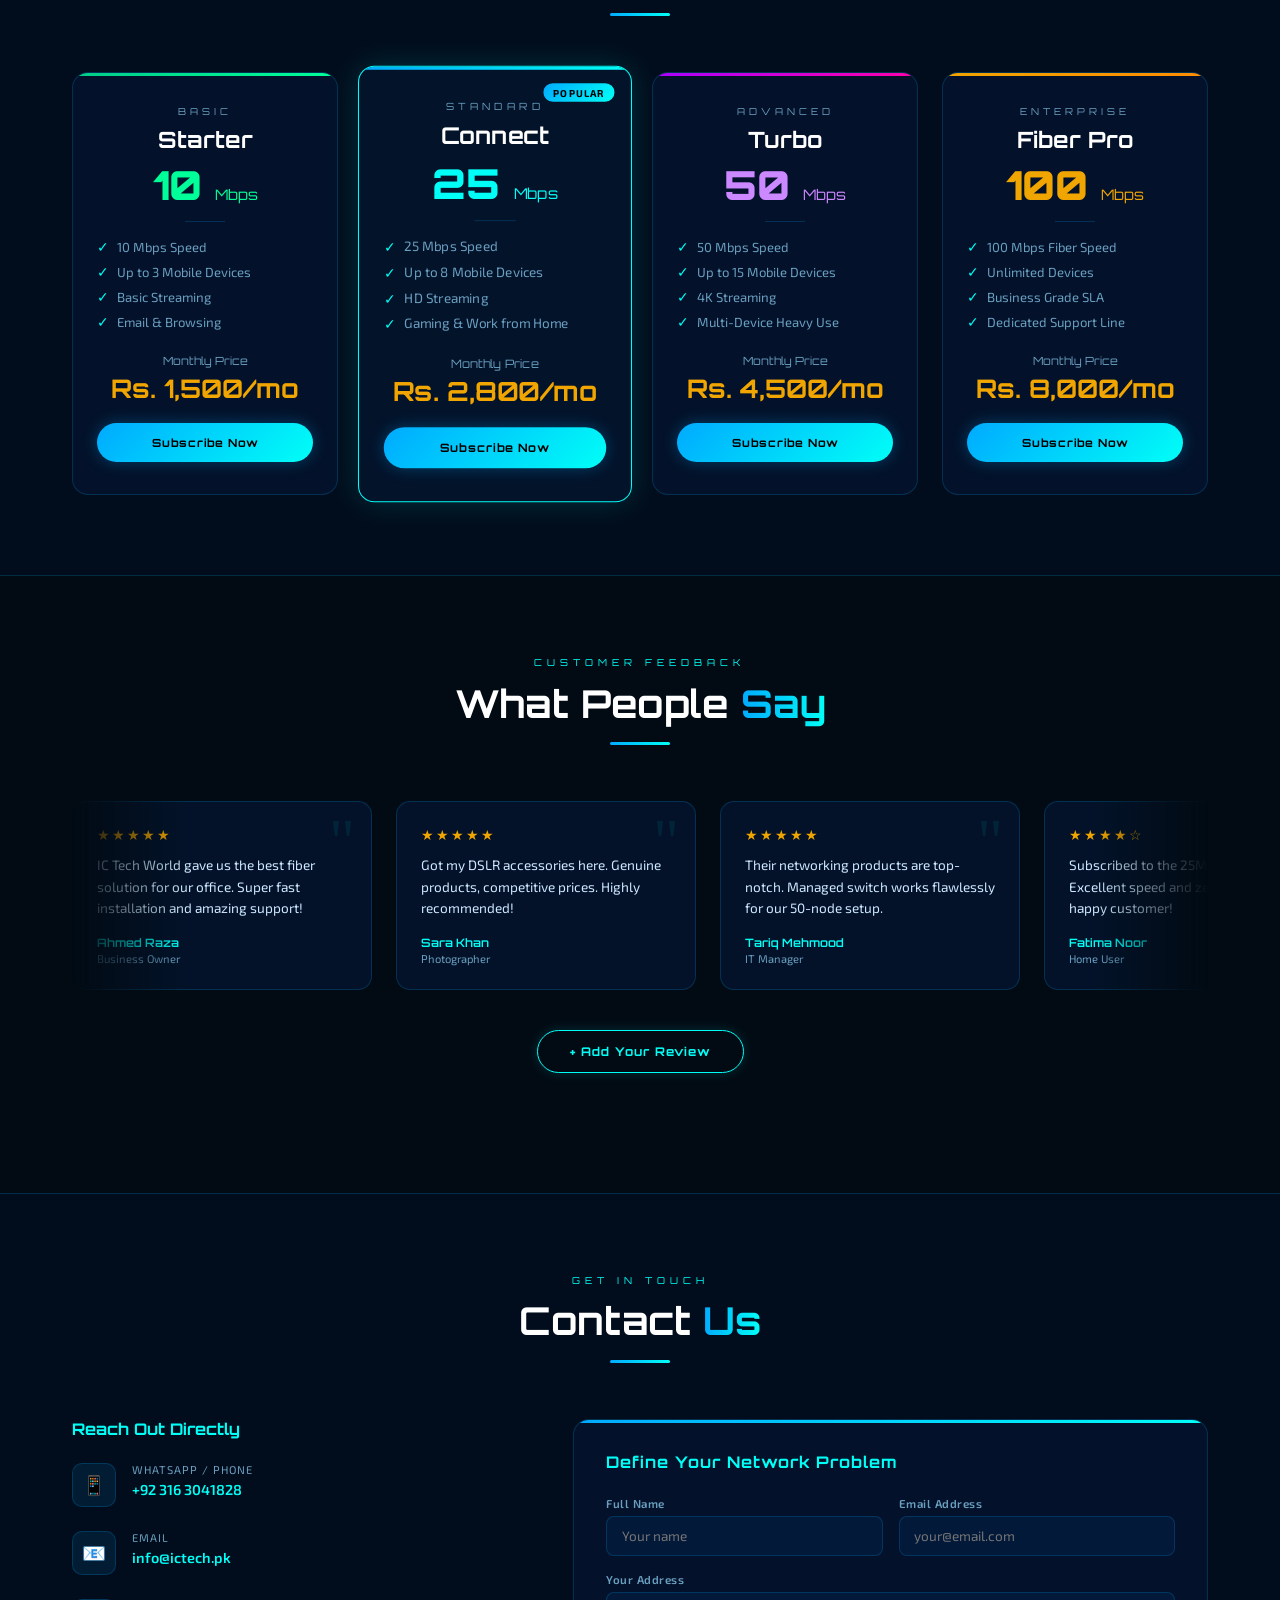
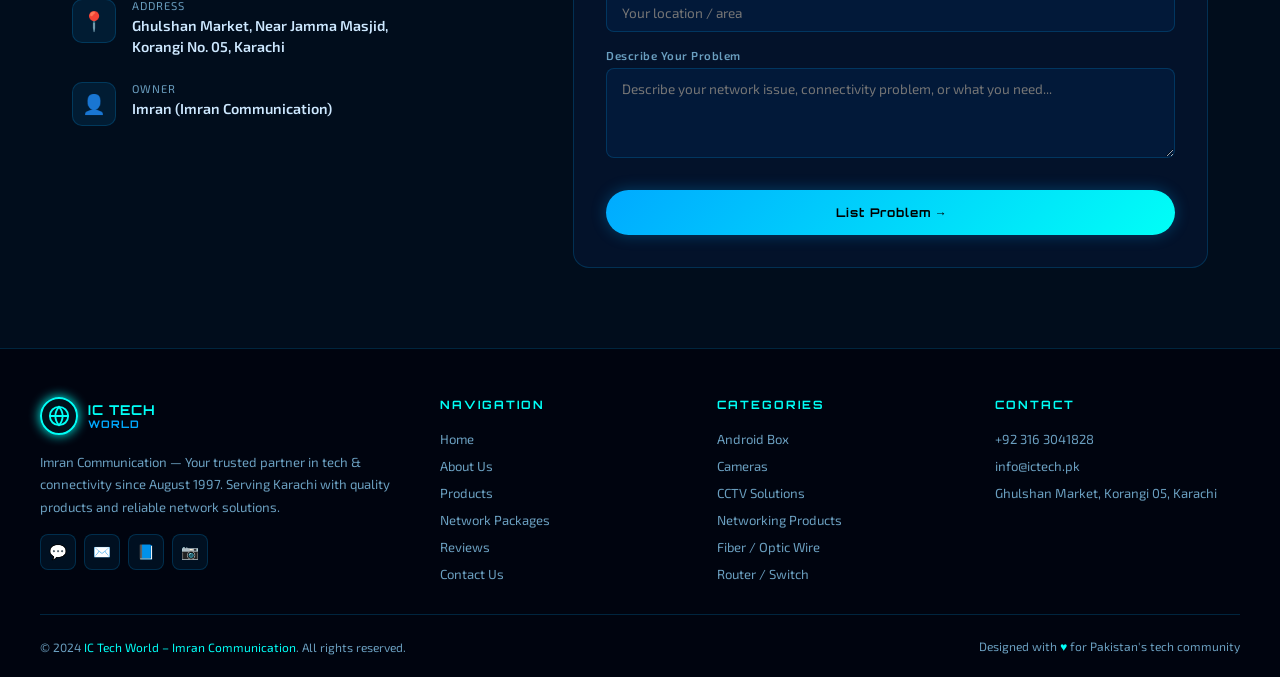
==== commit c89208fd: "favicon add" ====
--- a/index.html
+++ b/index.html
@@ -4,6 +4,7 @@
 <meta charset="UTF-8"/>
 <meta name="viewport" content="width=device-width, initial-scale=1.0"/>
 <title>IC Tech World – Imran Communication</title>
+<link rel="shortcut icon" href="./cropped_circle_image.ico" type="image/x-icon">
 <link rel="stylesheet" href="shared.css"/>
 <link rel="stylesheet" href="index.css"/>
 </head>
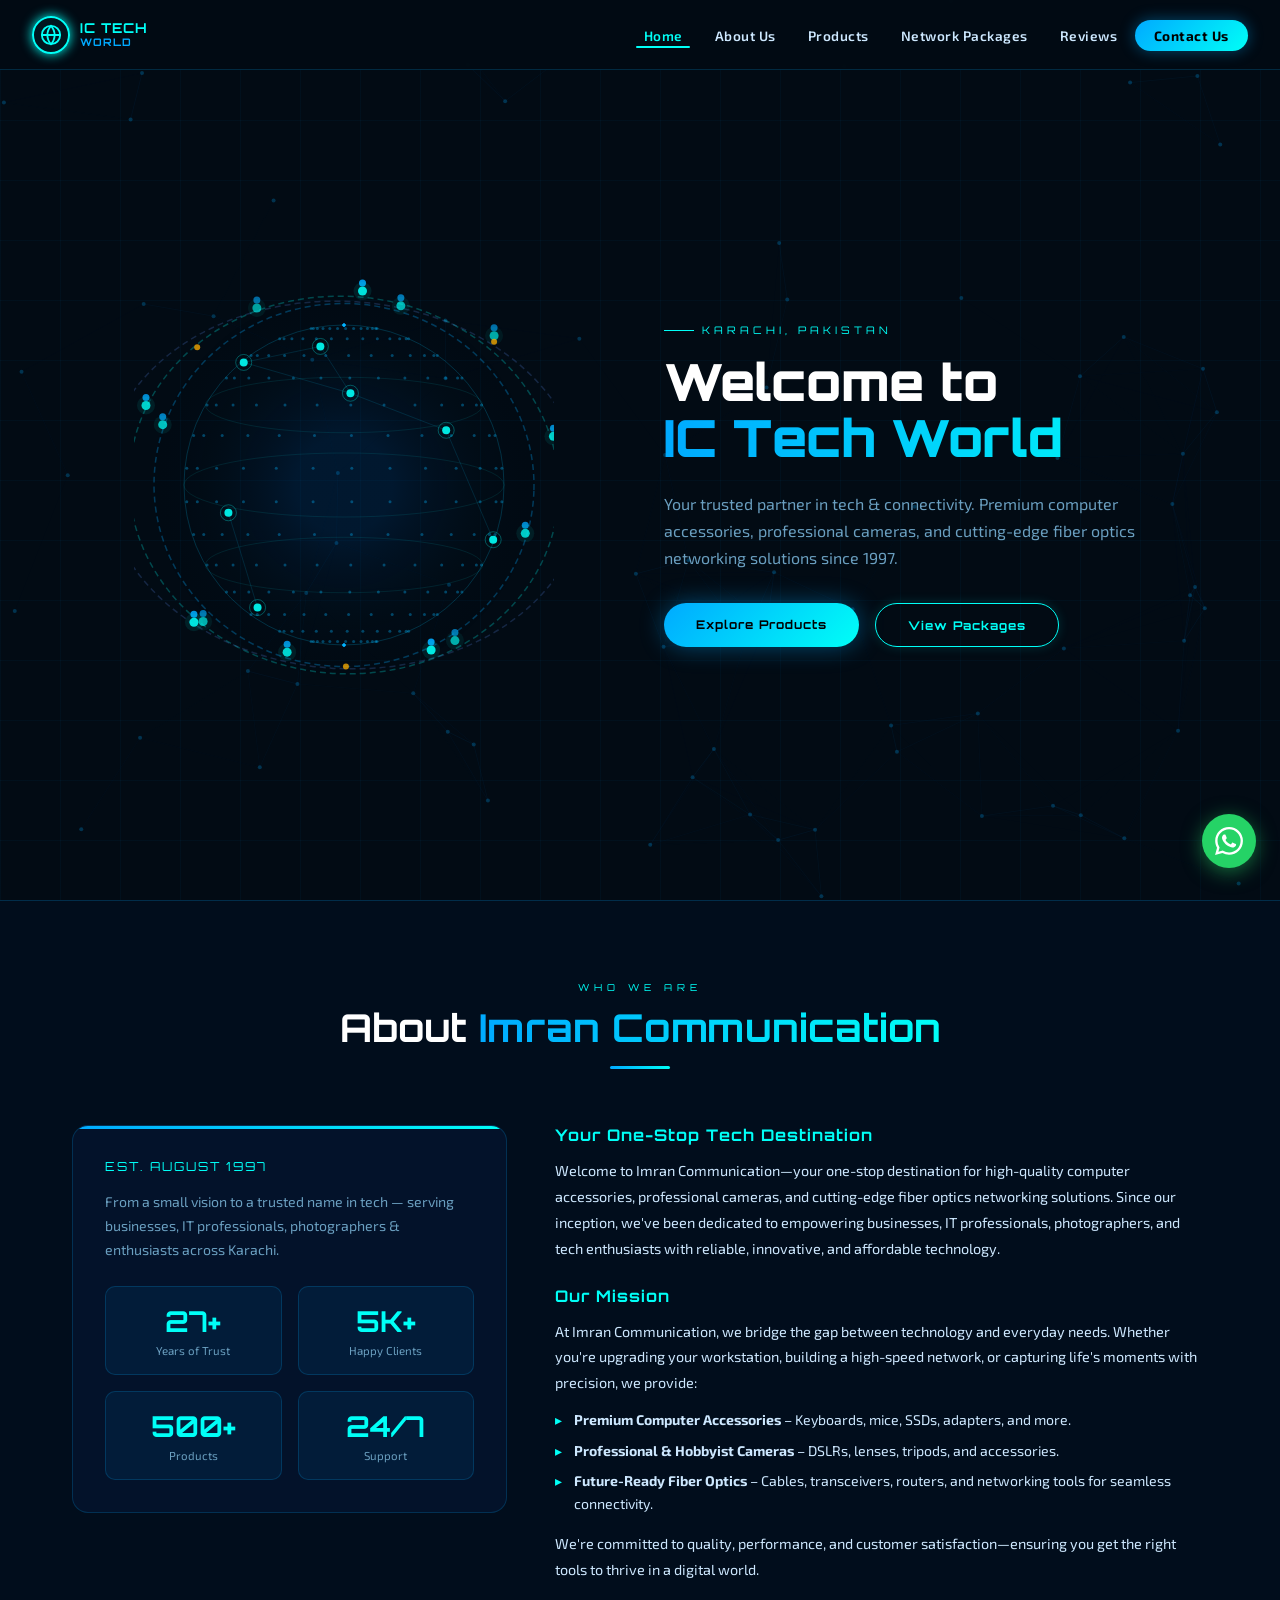
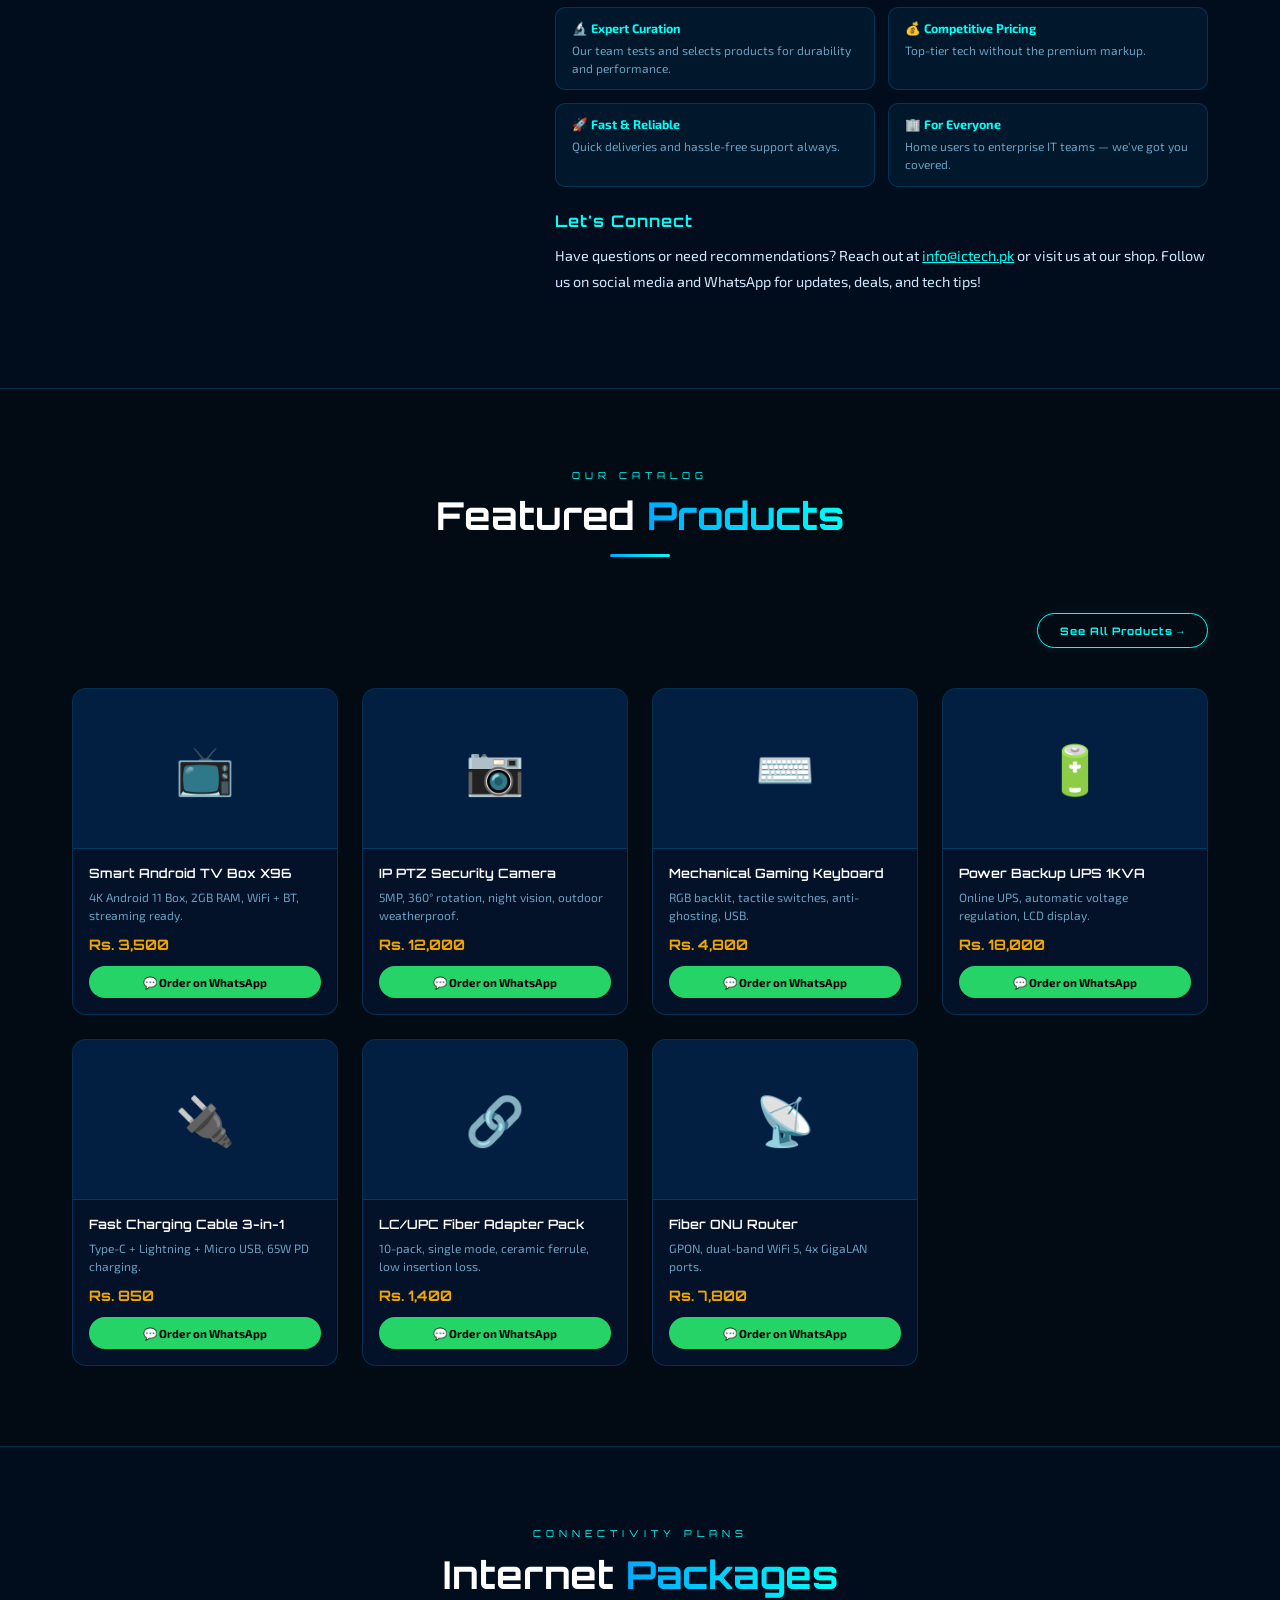
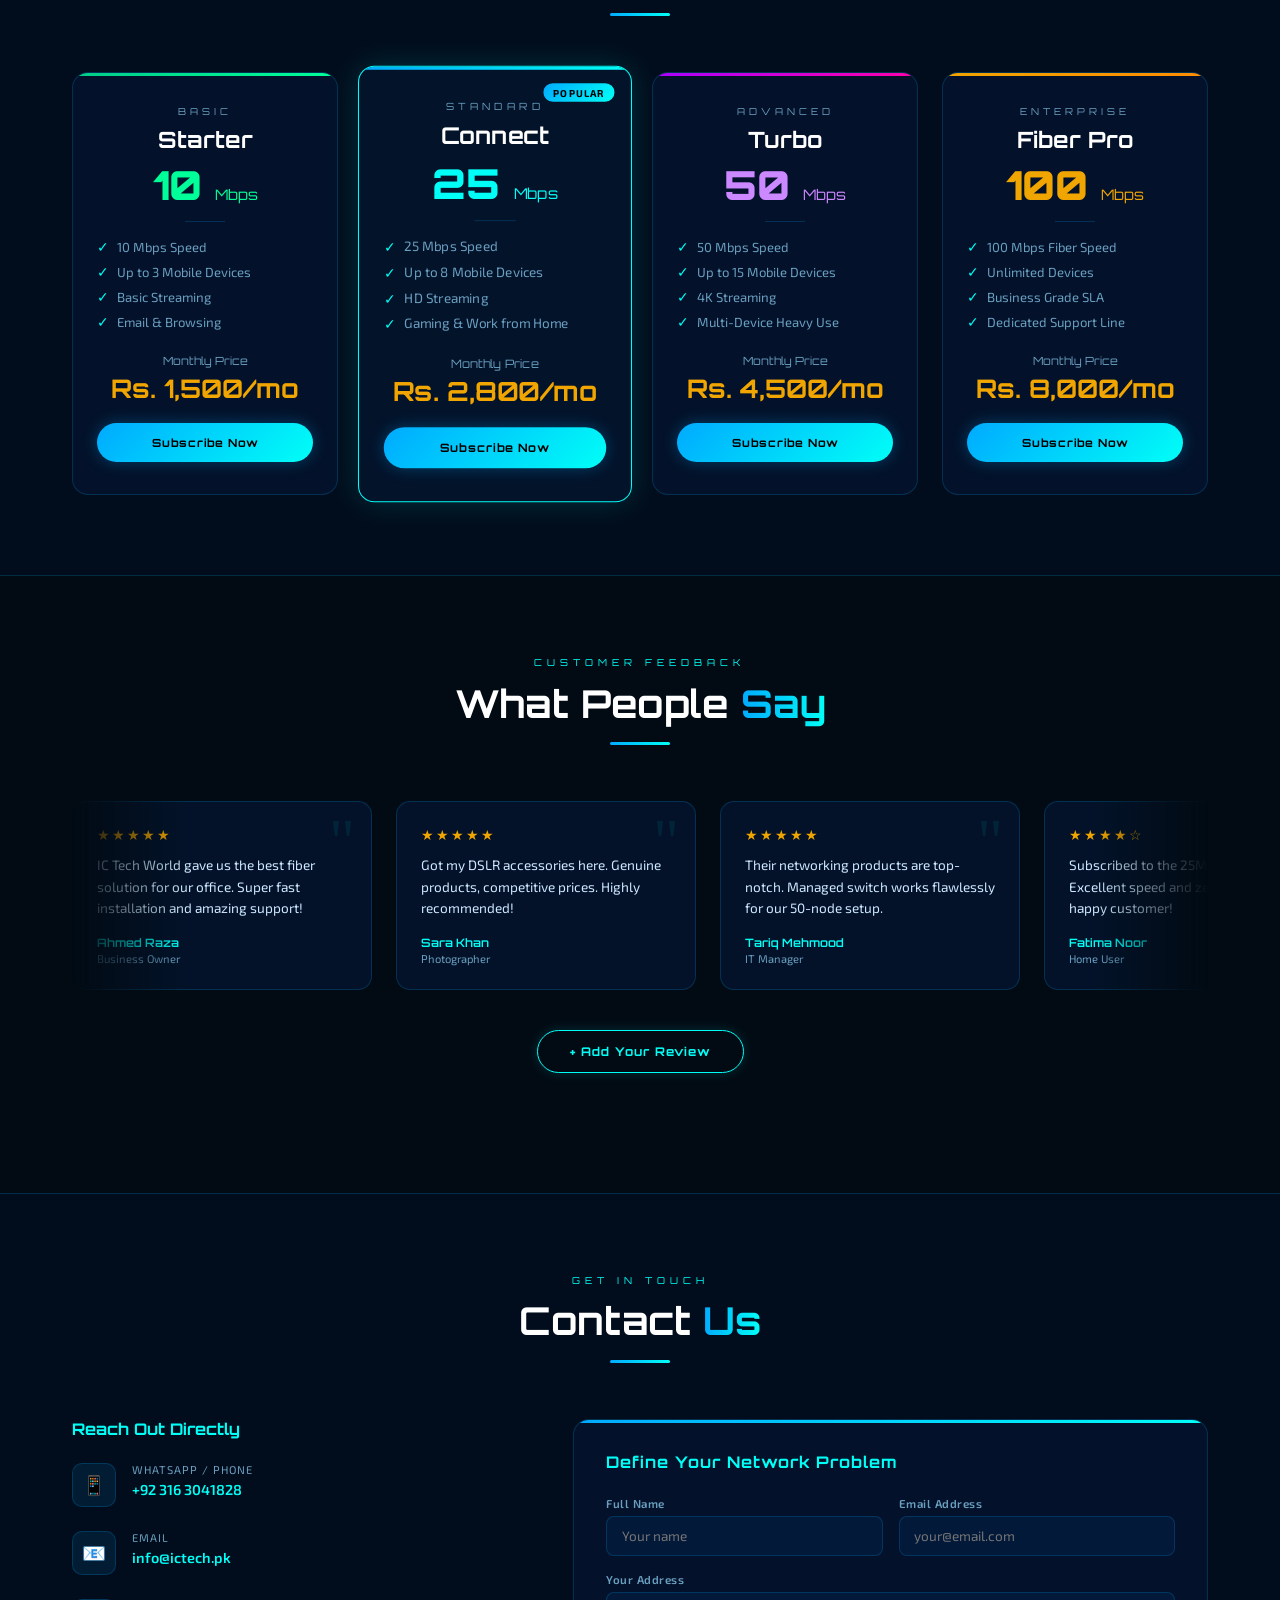
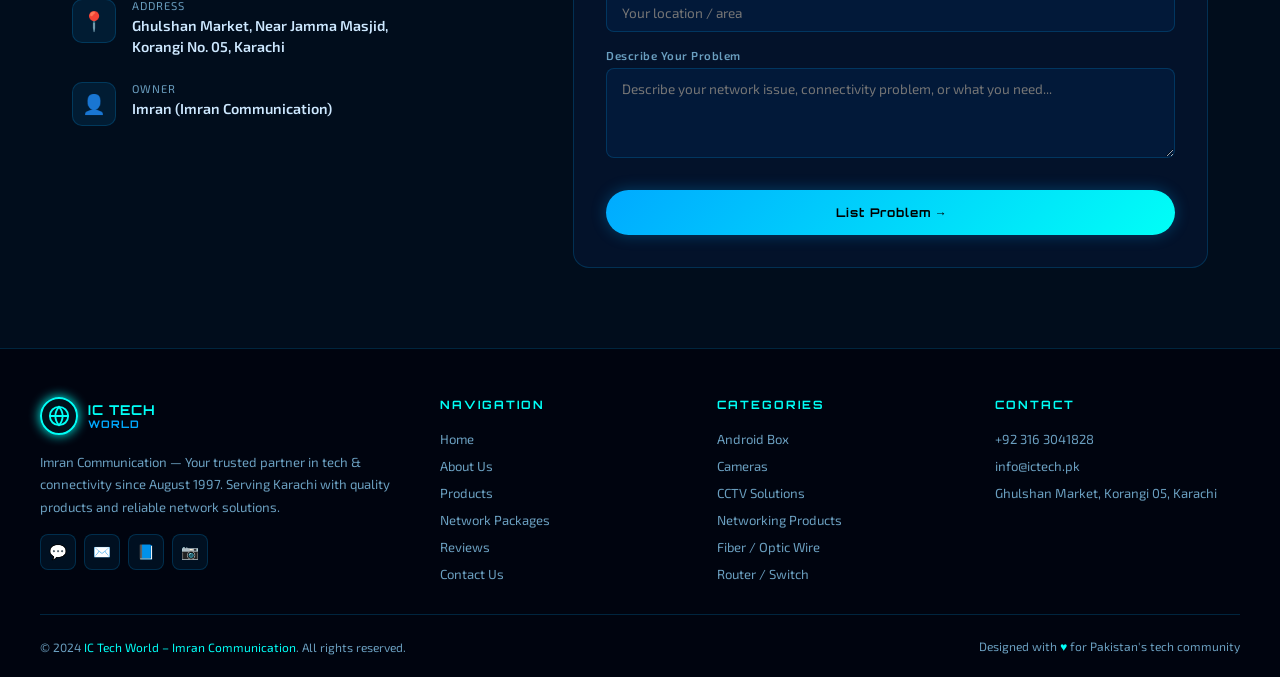
==== commit d5d67600: "test" ====
--- a/index.html
+++ b/index.html
@@ -14,7 +14,7 @@
 <canvas id="bg-canvas"></canvas>
 <div class="grid-overlay"></div>
 
-<!-- ══ NAVBAR ══ -->
+<!-- ══ NAVBAR ═ -->
 <nav id="navbar">
   <button class="hamburger" id="hamburger" aria-label="Menu">
     <span></span><span></span><span></span>
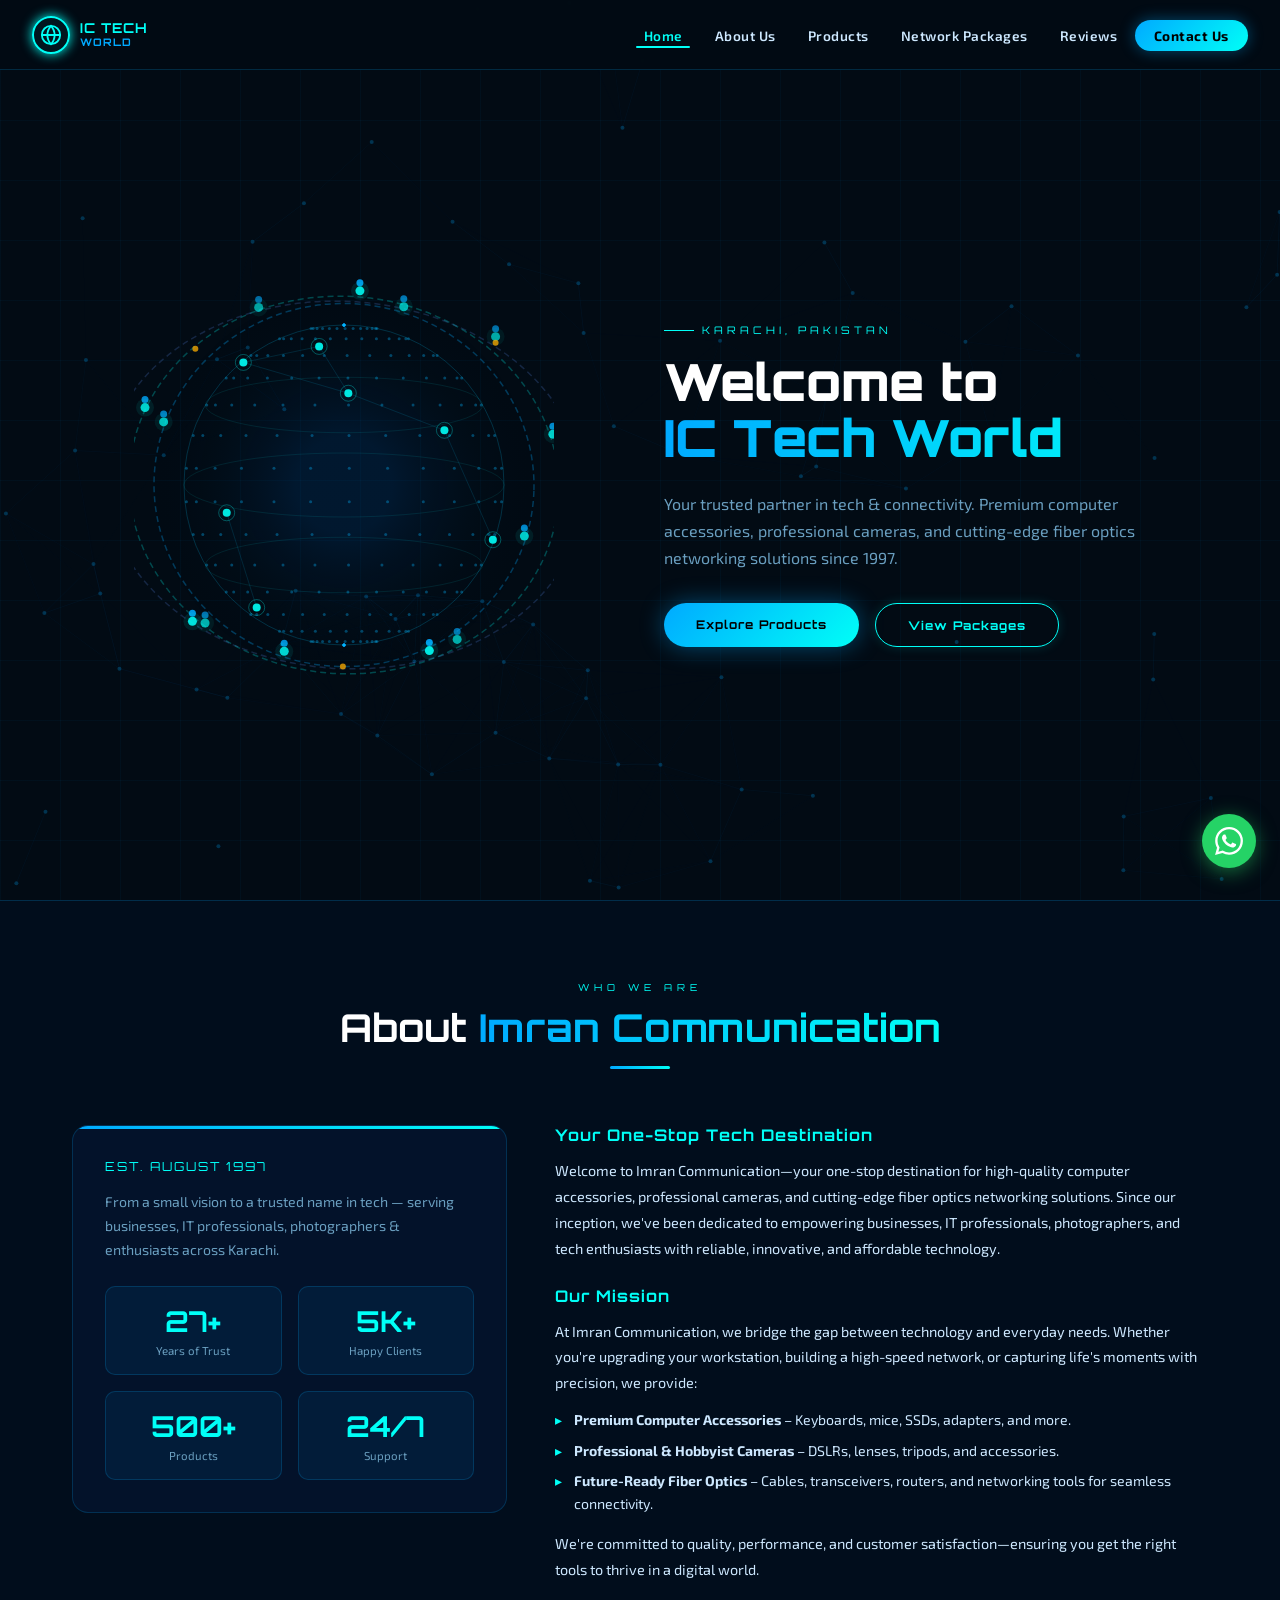
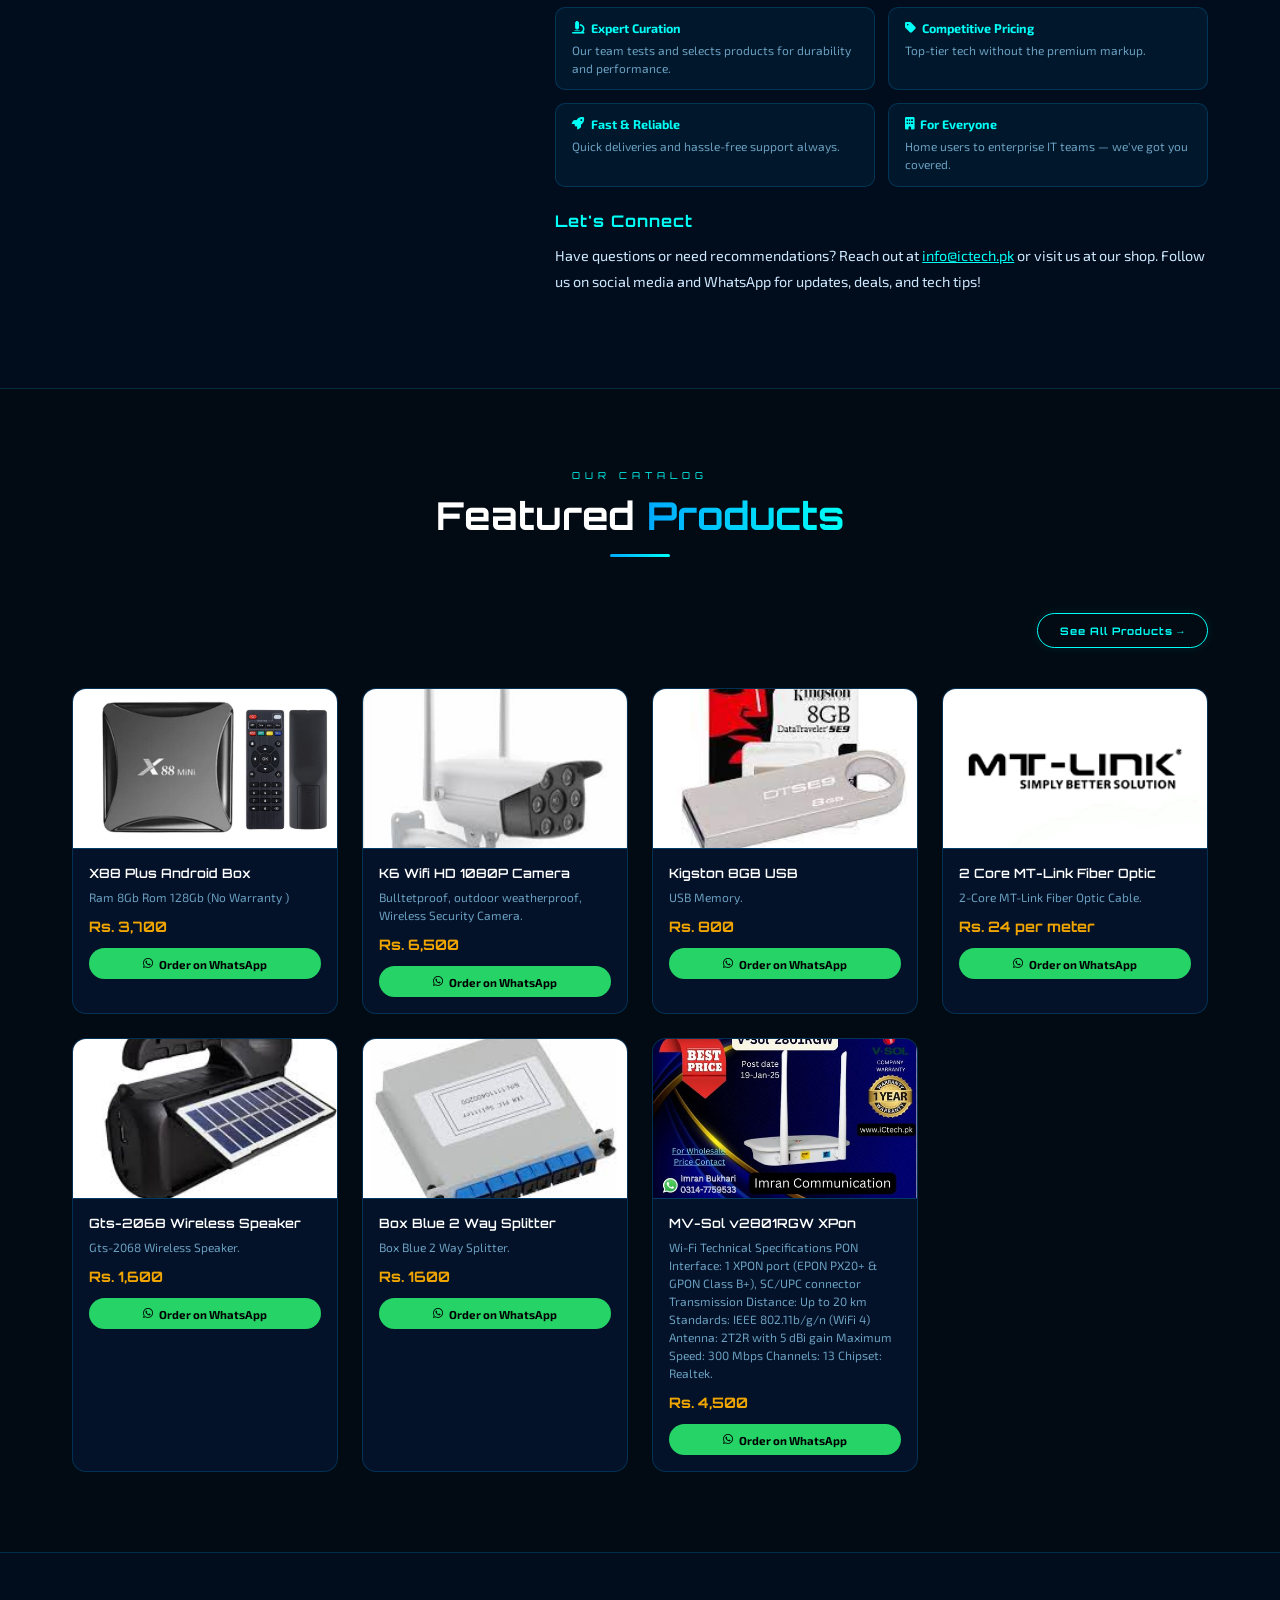
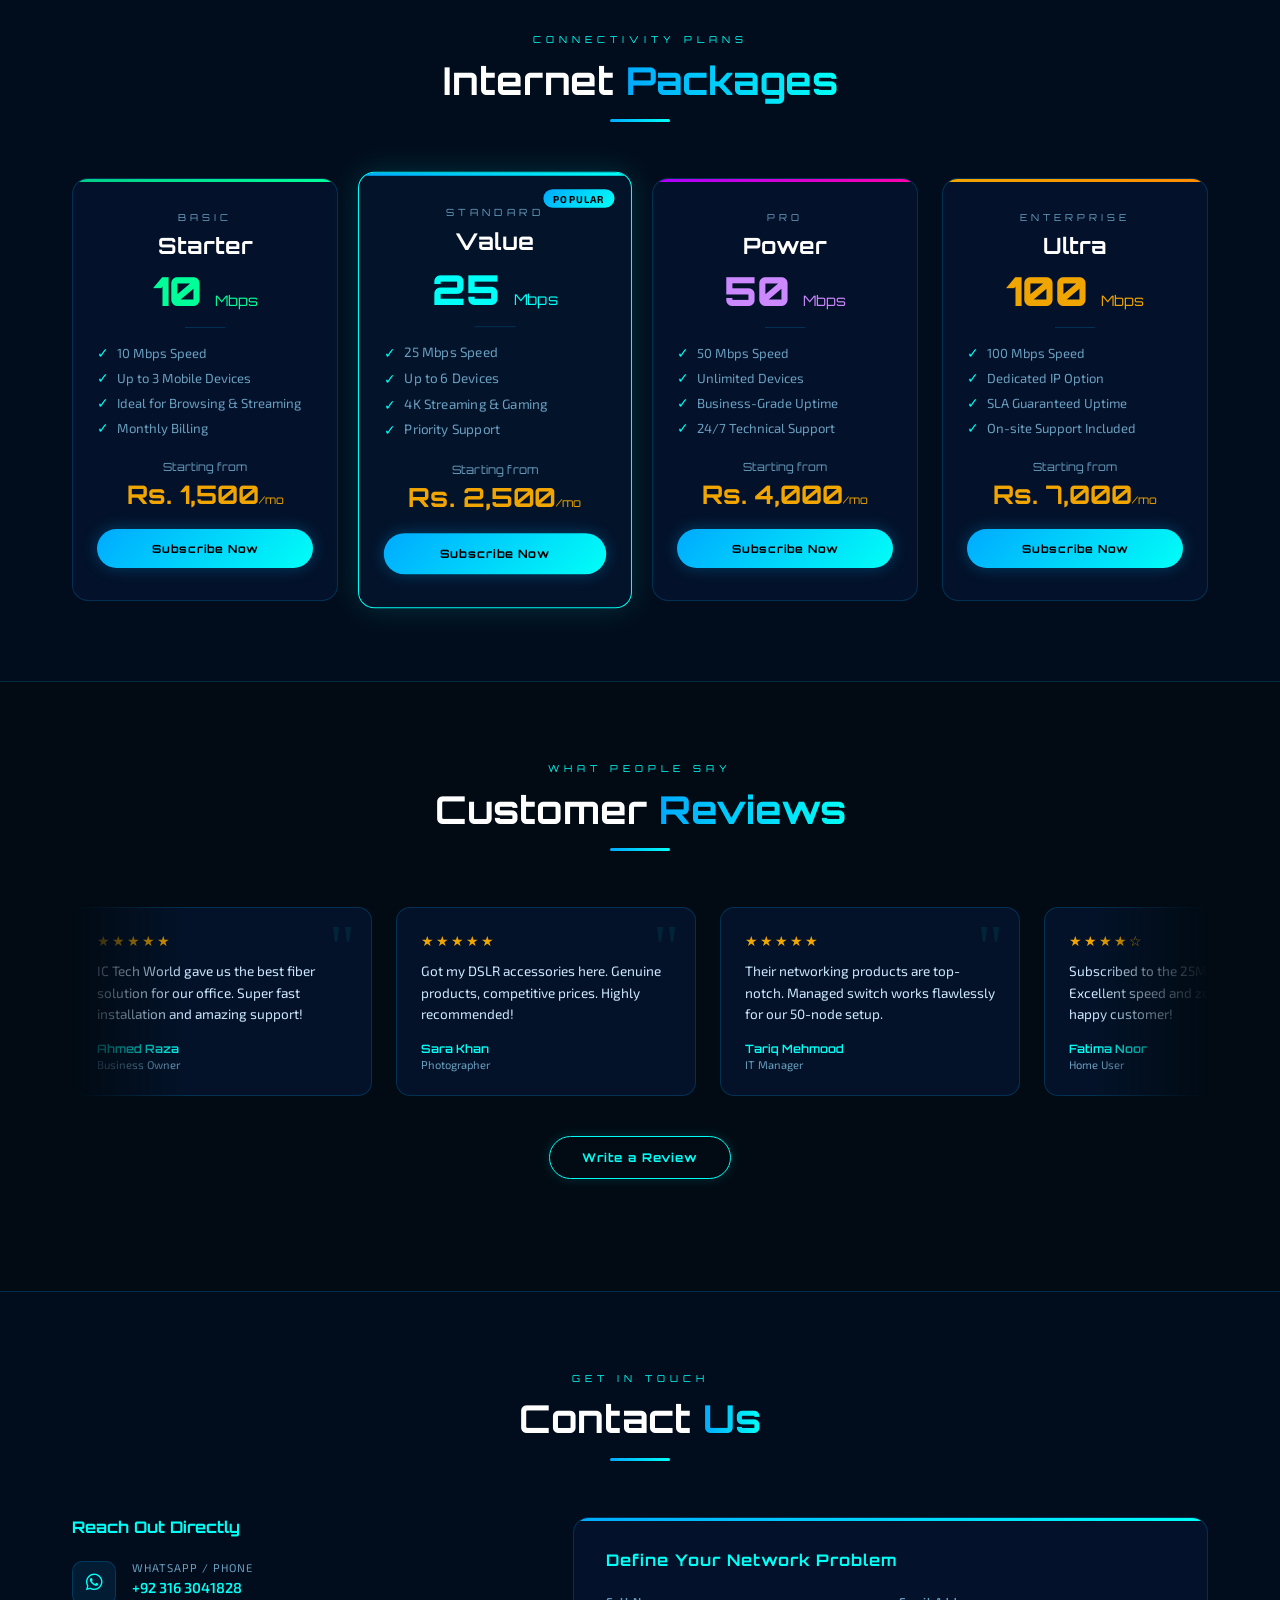
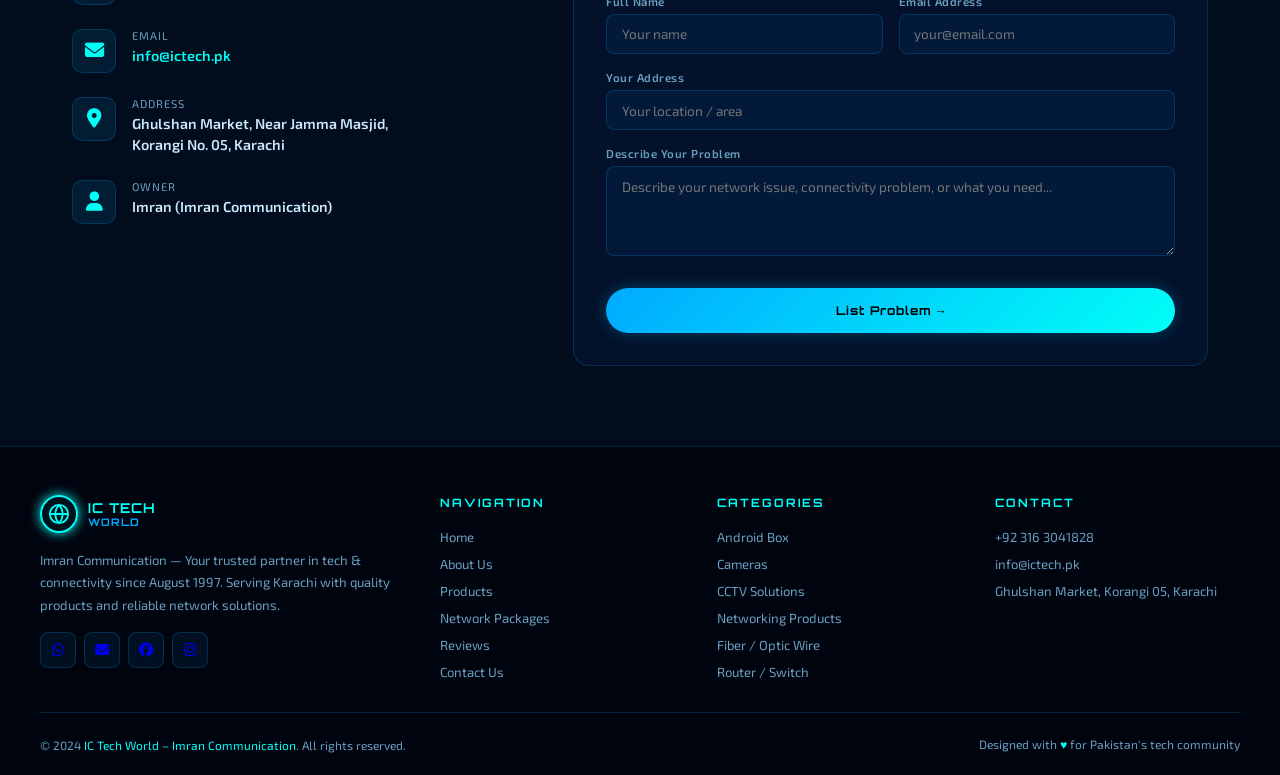
==== commit 2d70ab86: "Product Listing" ====
--- a/index.html
+++ b/index.html
@@ -5,6 +5,7 @@
 <meta name="viewport" content="width=device-width, initial-scale=1.0"/>
 <title>IC Tech World – Imran Communication</title>
 <link rel="shortcut icon" href="./cropped_circle_image.ico" type="image/x-icon">
+<link rel="stylesheet" href="https://cdnjs.cloudflare.com/ajax/libs/font-awesome/6.5.1/css/all.min.css"/>
 <link rel="stylesheet" href="shared.css"/>
 <link rel="stylesheet" href="index.css"/>
 </head>
@@ -14,7 +15,7 @@
 <canvas id="bg-canvas"></canvas>
 <div class="grid-overlay"></div>
 
-<!-- ══ NAVBAR ═ -->
+<!-- ══ NAVBAR ══ -->
 <nav id="navbar">
   <button class="hamburger" id="hamburger" aria-label="Menu">
     <span></span><span></span><span></span>
@@ -107,19 +108,19 @@
           <p>We're committed to quality, performance, and customer satisfaction—ensuring you get the right tools to thrive in a digital world.</p>
           <div class="about-highlights">
             <div class="highlight-item">
-              <div class="hi-title">🔬 Expert Curation</div>
+              <div class="hi-title"><i class="fa-solid fa-microscope"></i> Expert Curation</div>
               <div class="hi-desc">Our team tests and selects products for durability and performance.</div>
             </div>
             <div class="highlight-item">
-              <div class="hi-title">💰 Competitive Pricing</div>
+              <div class="hi-title"><i class="fa-solid fa-tag"></i> Competitive Pricing</div>
               <div class="hi-desc">Top-tier tech without the premium markup.</div>
             </div>
             <div class="highlight-item">
-              <div class="hi-title">🚀 Fast &amp; Reliable</div>
+              <div class="hi-title"><i class="fa-solid fa-rocket"></i> Fast &amp; Reliable</div>
               <div class="hi-desc">Quick deliveries and hassle-free support always.</div>
             </div>
             <div class="highlight-item">
-              <div class="hi-title">🏢 For Everyone</div>
+              <div class="hi-title"><i class="fa-solid fa-building"></i> For Everyone</div>
               <div class="hi-desc">Home users to enterprise IT teams — we've got you covered.</div>
             </div>
           </div>
@@ -140,7 +141,7 @@
       </div>
       <div class="products-header">
         <div></div>
-        <a href="products.html" class="btn-see-all">See All Products →</a>
+        <a href="products.html" class="btn-see-all">See All Products &rarr;</a>
       </div>
       <div class="featured-grid" id="featuredGrid"></div>
     </div>
@@ -162,63 +163,63 @@
           <div class="pkg-speed">10 <span class="pkg-speed-unit">Mbps</span></div>
           <div class="pkg-divider"></div>
           <ul class="pkg-features">
-            <li><span class="check">✓</span> 10 Mbps Speed</li>
-            <li><span class="check">✓</span> Up to 3 Mobile Devices</li>
-            <li><span class="check">✓</span> Basic Streaming</li>
-            <li><span class="check">✓</span> Email &amp; Browsing</li>
+            <li><span class="check">&#10003;</span> 10 Mbps Speed</li>
+            <li><span class="check">&#10003;</span> Up to 3 Mobile Devices</li>
+            <li><span class="check">&#10003;</span> Ideal for Browsing &amp; Streaming</li>
+            <li><span class="check">&#10003;</span> Monthly Billing</li>
           </ul>
-          <div class="pkg-price">Monthly Price</div>
-          <div class="pkg-price-val">Rs. 1,500/mo</div>
-          <a href="https://wa.me/923163041828?text=Hello%20IC%20Tech%20World!%20I%20am%20interested%20in%20Starter%20Package%20(10Mbps%20-%20Rs.1500/mo)" target="_blank" class="btn-subscribe">Subscribe Now</a>
-        </div>
-        <!-- Connect -->
+          <div class="pkg-price">Starting from</div>
+          <div class="pkg-price-val">Rs. 1,500<span style="font-size:0.7rem;font-weight:400;">/mo</span></div>
+          <a class="btn-subscribe" href="https://wa.me/923163041828?text=Hello%20IC%20Tech%20World!%20I%20want%20to%20subscribe%20to%20the%20Starter%2010Mbps%20package.%20Please%20share%20details." target="_blank">Subscribe Now</a>
+        </div>
+        <!-- Standard -->
         <div class="pkg-card mid featured">
           <div class="pkg-badge">POPULAR</div>
           <div class="pkg-tier">Standard</div>
-          <div class="pkg-name">Connect</div>
+          <div class="pkg-name">Value</div>
           <div class="pkg-speed">25 <span class="pkg-speed-unit">Mbps</span></div>
           <div class="pkg-divider"></div>
           <ul class="pkg-features">
-            <li><span class="check">✓</span> 25 Mbps Speed</li>
-            <li><span class="check">✓</span> Up to 8 Mobile Devices</li>
-            <li><span class="check">✓</span> HD Streaming</li>
-            <li><span class="check">✓</span> Gaming &amp; Work from Home</li>
+            <li><span class="check">&#10003;</span> 25 Mbps Speed</li>
+            <li><span class="check">&#10003;</span> Up to 6 Devices</li>
+            <li><span class="check">&#10003;</span> 4K Streaming &amp; Gaming</li>
+            <li><span class="check">&#10003;</span> Priority Support</li>
           </ul>
-          <div class="pkg-price">Monthly Price</div>
-          <div class="pkg-price-val">Rs. 2,800/mo</div>
-          <a href="https://wa.me/923163041828?text=Hello%20IC%20Tech%20World!%20I%20am%20interested%20in%20Connect%20Package%20(25Mbps%20-%20Rs.2800/mo)" target="_blank" class="btn-subscribe">Subscribe Now</a>
-        </div>
-        <!-- Turbo -->
+          <div class="pkg-price">Starting from</div>
+          <div class="pkg-price-val">Rs. 2,500<span style="font-size:0.7rem;font-weight:400;">/mo</span></div>
+          <a class="btn-subscribe" href="https://wa.me/923163041828?text=Hello%20IC%20Tech%20World!%20I%20want%20to%20subscribe%20to%20the%20Value%2025Mbps%20package.%20Please%20share%20details." target="_blank">Subscribe Now</a>
+        </div>
+        <!-- Pro -->
         <div class="pkg-card high">
-          <div class="pkg-tier">Advanced</div>
-          <div class="pkg-name">Turbo</div>
+          <div class="pkg-tier">Pro</div>
+          <div class="pkg-name">Power</div>
           <div class="pkg-speed">50 <span class="pkg-speed-unit">Mbps</span></div>
           <div class="pkg-divider"></div>
           <ul class="pkg-features">
-            <li><span class="check">✓</span> 50 Mbps Speed</li>
-            <li><span class="check">✓</span> Up to 15 Mobile Devices</li>
-            <li><span class="check">✓</span> 4K Streaming</li>
-            <li><span class="check">✓</span> Multi-Device Heavy Use</li>
+            <li><span class="check">&#10003;</span> 50 Mbps Speed</li>
+            <li><span class="check">&#10003;</span> Unlimited Devices</li>
+            <li><span class="check">&#10003;</span> Business-Grade Uptime</li>
+            <li><span class="check">&#10003;</span> 24/7 Technical Support</li>
           </ul>
-          <div class="pkg-price">Monthly Price</div>
-          <div class="pkg-price-val">Rs. 4,500/mo</div>
-          <a href="https://wa.me/923163041828?text=Hello%20IC%20Tech%20World!%20I%20am%20interested%20in%20Turbo%20Package%20(50Mbps%20-%20Rs.4500/mo)" target="_blank" class="btn-subscribe">Subscribe Now</a>
-        </div>
-        <!-- Fiber Pro -->
+          <div class="pkg-price">Starting from</div>
+          <div class="pkg-price-val">Rs. 4,000<span style="font-size:0.7rem;font-weight:400;">/mo</span></div>
+          <a class="btn-subscribe" href="https://wa.me/923163041828?text=Hello%20IC%20Tech%20World!%20I%20want%20to%20subscribe%20to%20the%20Power%2050Mbps%20package.%20Please%20share%20details." target="_blank">Subscribe Now</a>
+        </div>
+        <!-- Premium -->
         <div class="pkg-card premium">
           <div class="pkg-tier">Enterprise</div>
-          <div class="pkg-name">Fiber Pro</div>
+          <div class="pkg-name">Ultra</div>
           <div class="pkg-speed">100 <span class="pkg-speed-unit">Mbps</span></div>
           <div class="pkg-divider"></div>
           <ul class="pkg-features">
-            <li><span class="check">✓</span> 100 Mbps Fiber Speed</li>
-            <li><span class="check">✓</span> Unlimited Devices</li>
-            <li><span class="check">✓</span> Business Grade SLA</li>
-            <li><span class="check">✓</span> Dedicated Support Line</li>
+            <li><span class="check">&#10003;</span> 100 Mbps Speed</li>
+            <li><span class="check">&#10003;</span> Dedicated IP Option</li>
+            <li><span class="check">&#10003;</span> SLA Guaranteed Uptime</li>
+            <li><span class="check">&#10003;</span> On-site Support Included</li>
           </ul>
-          <div class="pkg-price">Monthly Price</div>
-          <div class="pkg-price-val">Rs. 8,000/mo</div>
-          <a href="https://wa.me/923163041828?text=Hello%20IC%20Tech%20World!%20I%20am%20interested%20in%20Fiber%20Pro%20Package%20(100Mbps%20-%20Rs.8000/mo)" target="_blank" class="btn-subscribe">Subscribe Now</a>
+          <div class="pkg-price">Starting from</div>
+          <div class="pkg-price-val">Rs. 7,000<span style="font-size:0.7rem;font-weight:400;">/mo</span></div>
+          <a class="btn-subscribe" href="https://wa.me/923163041828?text=Hello%20IC%20Tech%20World!%20I%20want%20to%20subscribe%20to%20the%20Ultra%20100Mbps%20package.%20Please%20share%20details." target="_blank">Subscribe Now</a>
         </div>
       </div>
     </div>
@@ -228,15 +229,15 @@
   <section id="reviews" class="sec-border">
     <div class="section-wrap">
       <div class="section-head">
-        <p class="section-label">Customer Feedback</p>
-        <h2 class="section-title">What People <span class="hl">Say</span></h2>
+        <p class="section-label">What People Say</p>
+        <h2 class="section-title">Customer <span class="hl">Reviews</span></h2>
         <div class="section-divider"></div>
       </div>
       <div class="reviews-track-wrap">
         <div class="reviews-track" id="reviewsTrack"></div>
       </div>
-      <div style="text-align:center;margin-bottom:2.5rem;">
-        <button class="btn-outline" onclick="toggleAddReview()">+ Add Your Review</button>
+      <div style="text-align:center;margin-bottom:2rem;">
+        <button class="btn-outline" onclick="toggleAddReview()">Write a Review</button>
       </div>
       <div class="add-review-wrap" id="addReviewWrap" style="display:none;">
         <h3>Share Your Experience</h3>
@@ -248,11 +249,11 @@
           <div class="form-group">
             <label>Rating</label>
             <div class="star-input" id="starInput">
-              <span class="star" data-v="1">★</span>
-              <span class="star" data-v="2">★</span>
-              <span class="star" data-v="3">★</span>
-              <span class="star" data-v="4">★</span>
-              <span class="star" data-v="5">★</span>
+              <span class="star" data-v="1">&#9733;</span>
+              <span class="star" data-v="2">&#9733;</span>
+              <span class="star" data-v="3">&#9733;</span>
+              <span class="star" data-v="4">&#9733;</span>
+              <span class="star" data-v="5">&#9733;</span>
             </div>
           </div>
         </div>
@@ -277,28 +278,28 @@
         <div class="contact-info">
           <h3>Reach Out Directly</h3>
           <div class="contact-item">
-            <div class="contact-icon">📱</div>
+            <div class="contact-icon"><i class="fa-brands fa-whatsapp"></i></div>
             <div>
               <div class="ci-label">WHATSAPP / PHONE</div>
               <div class="ci-val"><a href="https://wa.me/923163041828">+92 316 3041828</a></div>
             </div>
           </div>
           <div class="contact-item">
-            <div class="contact-icon">📧</div>
+            <div class="contact-icon"><i class="fa-solid fa-envelope"></i></div>
             <div>
               <div class="ci-label">EMAIL</div>
               <div class="ci-val"><a href="mailto:info@ictech.pk">info@ictech.pk</a></div>
             </div>
           </div>
           <div class="contact-item">
-            <div class="contact-icon">📍</div>
+            <div class="contact-icon"><i class="fa-solid fa-location-dot"></i></div>
             <div>
               <div class="ci-label">ADDRESS</div>
               <div class="ci-val">Ghulshan Market, Near Jamma Masjid,<br>Korangi No. 05, Karachi</div>
             </div>
           </div>
           <div class="contact-item">
-            <div class="contact-icon">👤</div>
+            <div class="contact-icon"><i class="fa-solid fa-user"></i></div>
             <div>
               <div class="ci-label">OWNER</div>
               <div class="ci-val">Imran (Imran Communication)</div>
@@ -325,7 +326,7 @@
             <label>Describe Your Problem</label>
             <textarea id="cProblem" placeholder="Describe your network issue, connectivity problem, or what you need..."></textarea>
           </div>
-          <button class="btn-submit" onclick="listProblem()">List Problem →</button>
+          <button class="btn-submit" onclick="listProblem()">List Problem &rarr;</button>
         </div>
       </div>
     </div>
@@ -348,10 +349,10 @@
       </a>
       <p>Imran Communication — Your trusted partner in tech &amp; connectivity since August 1997. Serving Karachi with quality products and reliable network solutions.</p>
       <div class="social-links">
-        <a href="https://wa.me/923163041828" target="_blank" class="social-link" title="WhatsApp">💬</a>
-        <a href="mailto:info@ictech.pk" class="social-link" title="Email">✉️</a>
-        <a href="#" class="social-link" title="Facebook">📘</a>
-        <a href="#" class="social-link" title="Instagram">📷</a>
+        <a href="https://wa.me/923163041828" target="_blank" class="social-link" title="WhatsApp"><i class="fa-brands fa-whatsapp"></i></a>
+        <a href="mailto:info@ictech.pk" class="social-link" title="Email"><i class="fa-solid fa-envelope"></i></a>
+        <a href="#" class="social-link" title="Facebook"><i class="fa-brands fa-facebook"></i></a>
+        <a href="#" class="social-link" title="Instagram"><i class="fa-brands fa-instagram"></i></a>
       </div>
     </div>
     <div class="footer-col">
@@ -386,8 +387,8 @@
     </div>
   </div>
   <div class="footer-bottom">
-    <p>© 2024 <span>IC Tech World – Imran Communication</span>. All rights reserved.</p>
-    <p>Designed with <span>♥</span> for Pakistan's tech community</p>
+    <p>&copy; 2024 <span>IC Tech World – Imran Communication</span>. All rights reserved.</p>
+    <p>Designed with <span>&#9829;</span> for Pakistan's tech community</p>
   </div>
 </footer>
 
@@ -398,7 +399,7 @@
   </svg>
 </button>
 
-<!-- Floating WhatsApp (below scroll-top on right) -->
+<!-- Floating WhatsApp -->
 <a href="https://wa.me/923163041828?text=Hello%20IC%20Tech%20World!%20I%20need%20assistance." target="_blank" class="float-wa" title="WhatsApp Us">
   <svg viewBox="0 0 24 24" fill="#fff" xmlns="http://www.w3.org/2000/svg">
     <path d="M17.472 14.382c-.297-.149-1.758-.867-2.03-.967-.273-.099-.471-.148-.67.15-.197.297-.767.966-.94 1.164-.173.199-.347.223-.644.075-.297-.15-1.255-.463-2.39-1.475-.883-.788-1.48-1.761-1.653-2.059-.173-.297-.018-.458.13-.606.134-.133.298-.347.446-.52.149-.174.198-.298.298-.497.099-.198.05-.371-.025-.52-.075-.149-.669-1.612-.916-2.207-.242-.579-.487-.5-.669-.51-.173-.008-.371-.01-.57-.01-.198 0-.52.074-.792.372-.272.297-1.04 1.016-1.04 2.479 0 1.462 1.065 2.875 1.213 3.074.149.198 2.096 3.2 5.077 4.487.709.306 1.262.489 1.694.625.712.227 1.36.195 1.871.118.571-.085 1.758-.719 2.006-1.413.248-.694.248-1.289.173-1.413-.074-.124-.272-.198-.57-.347m-5.421 7.403h-.004a9.87 9.87 0 0 1-5.031-1.378l-.361-.214-3.741.982.998-3.648-.235-.374a9.86 9.86 0 0 1-1.51-5.26c.001-5.45 4.436-9.884 9.888-9.884 2.64 0 5.122 1.03 6.988 2.898a9.825 9.825 0 0 1 2.893 6.994c-.003 5.45-4.437 9.884-9.885 9.884m8.413-18.297A11.815 11.815 0 0 0 12.05 0C5.495 0 .16 5.335.157 11.892c0 2.096.547 4.142 1.588 5.945L.057 24l6.305-1.654a11.882 11.882 0 0 0 5.683 1.448h.005c6.554 0 11.89-5.335 11.893-11.893a11.821 11.821 0 0 0-3.48-8.413z"/>
@@ -411,4 +412,4 @@
 <script src="shared.js"></script>
 <script src="index.js"></script>
 </body>
-</html>
+</html>
--- a/shared.css
+++ b/shared.css
@@ -4,6 +4,7 @@
 ══════════════════════════════════════════ */
 
 @import url('https://fonts.googleapis.com/css2?family=Orbitron:wght@400;600;700;900&family=Exo+2:ital,wght@0,300;0,400;0,600;0,700;1,400&display=swap');
+@import url('https://cdnjs.cloudflare.com/ajax/libs/font-awesome/6.5.1/css/all.min.css');
 
 :root {
   --c-bg: #020b14;
@@ -300,6 +301,22 @@
   font-size: 3rem;
   border-bottom: 1px solid var(--c-border);
 }
+.product-fa-icon {
+  font-size: 3rem;
+  color: var(--c-cyan);
+  opacity: 0.7;
+}
+.product-img-photo {
+  width: 100%;
+  height: 100%;
+  object-fit: cover;
+  object-position: center;
+  display: block;
+  transition: transform 0.3s;
+}
+.product-card:hover .product-img-photo {
+  transform: scale(1.05);
+}
 .product-info { padding: 1rem; }
 .product-name {
   font-family: var(--font-display);
@@ -517,4 +534,4 @@
 }
 @media(max-width: 480px) {
   .section-wrap { padding: 3.5rem 1.2rem; }
-}
+}
--- a/index.css
+++ b/index.css
@@ -177,6 +177,9 @@
   font-weight: 700;
   color: var(--c-cyan);
   margin-bottom: 0.3rem;
+  display: flex;
+  align-items: center;
+  gap: 0.4rem;
 }
 .highlight-item .hi-desc {
   font-size: 0.75rem;
@@ -459,6 +462,7 @@
   display: flex; align-items: center; justify-content: center;
   font-size: 1.2rem;
   flex-shrink: 0;
+  color: var(--c-cyan);
 }
 .contact-item .ci-label {
   font-size: 0.7rem;
@@ -528,4 +532,4 @@
   .about-highlights { grid-template-columns: 1fr; }
   .packages-grid { grid-template-columns: 1fr; }
   .pkg-card.featured { transform: scale(1); }
-}
+}
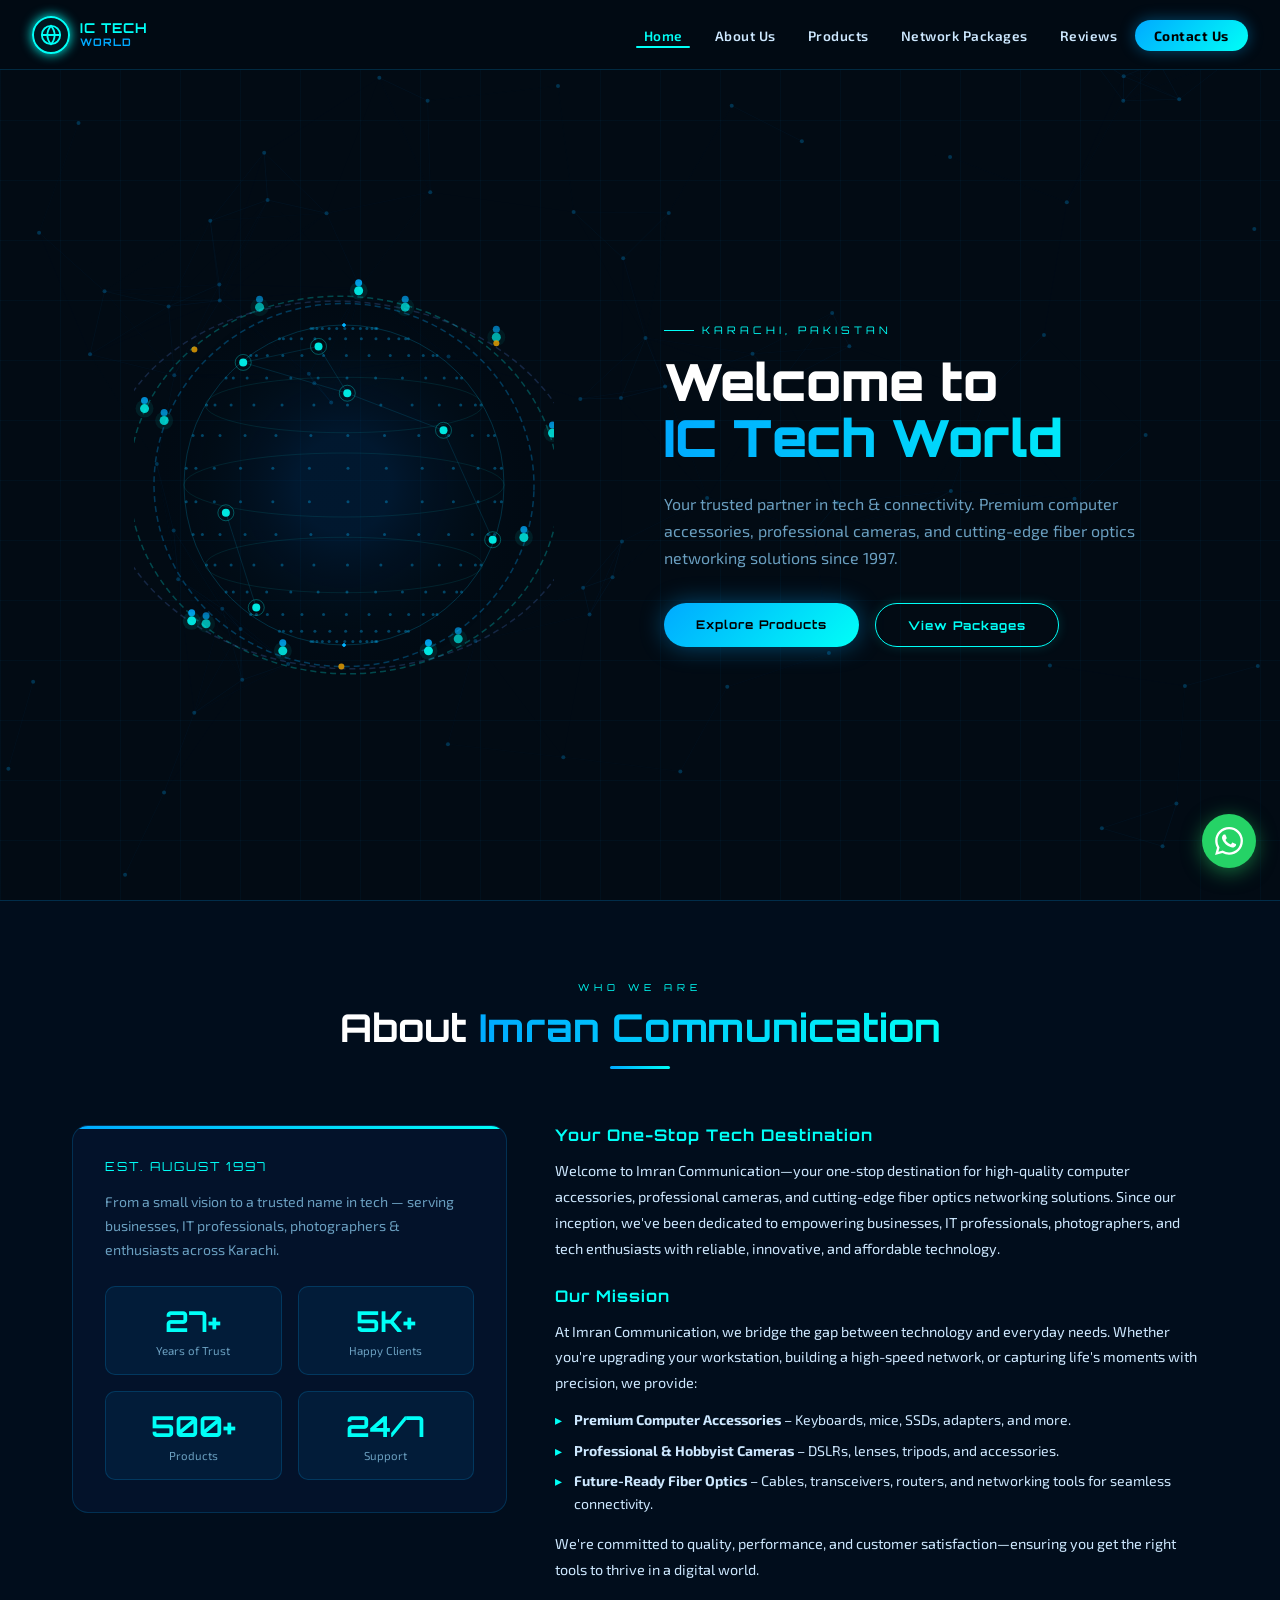
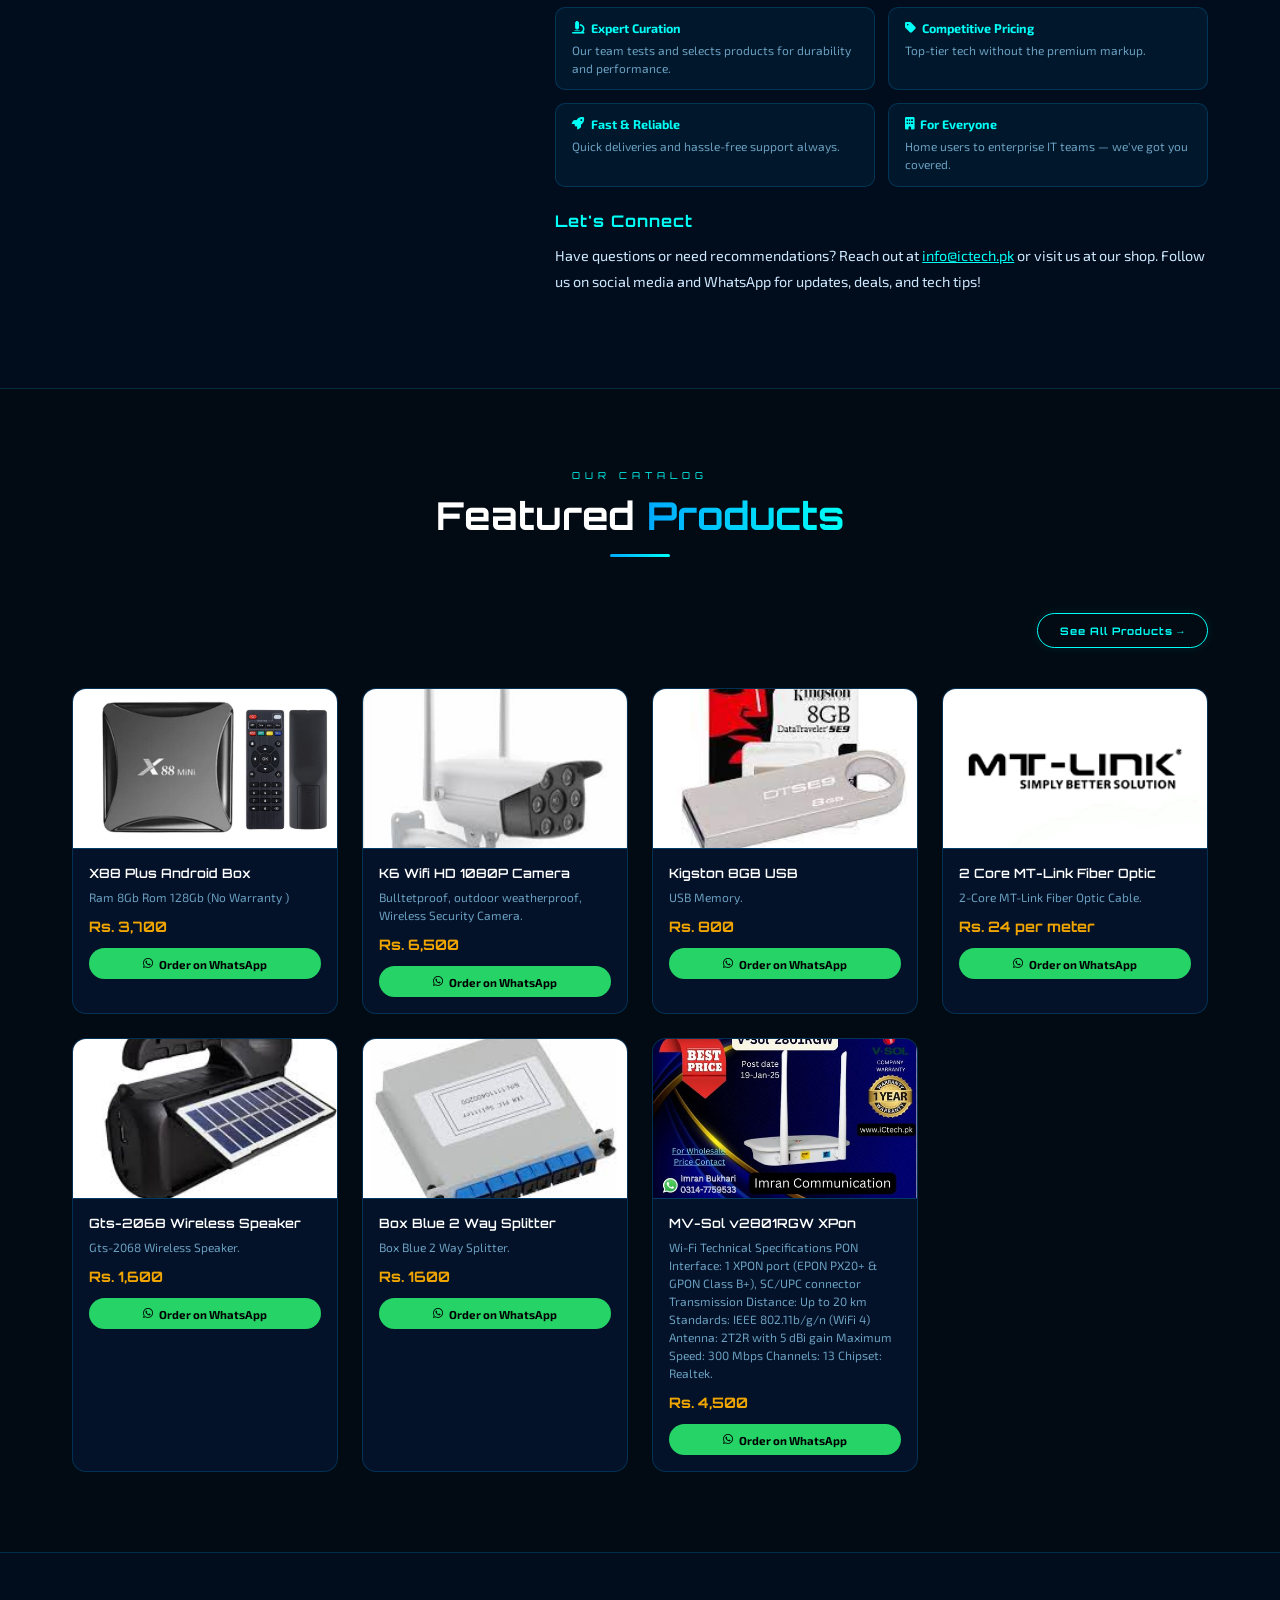
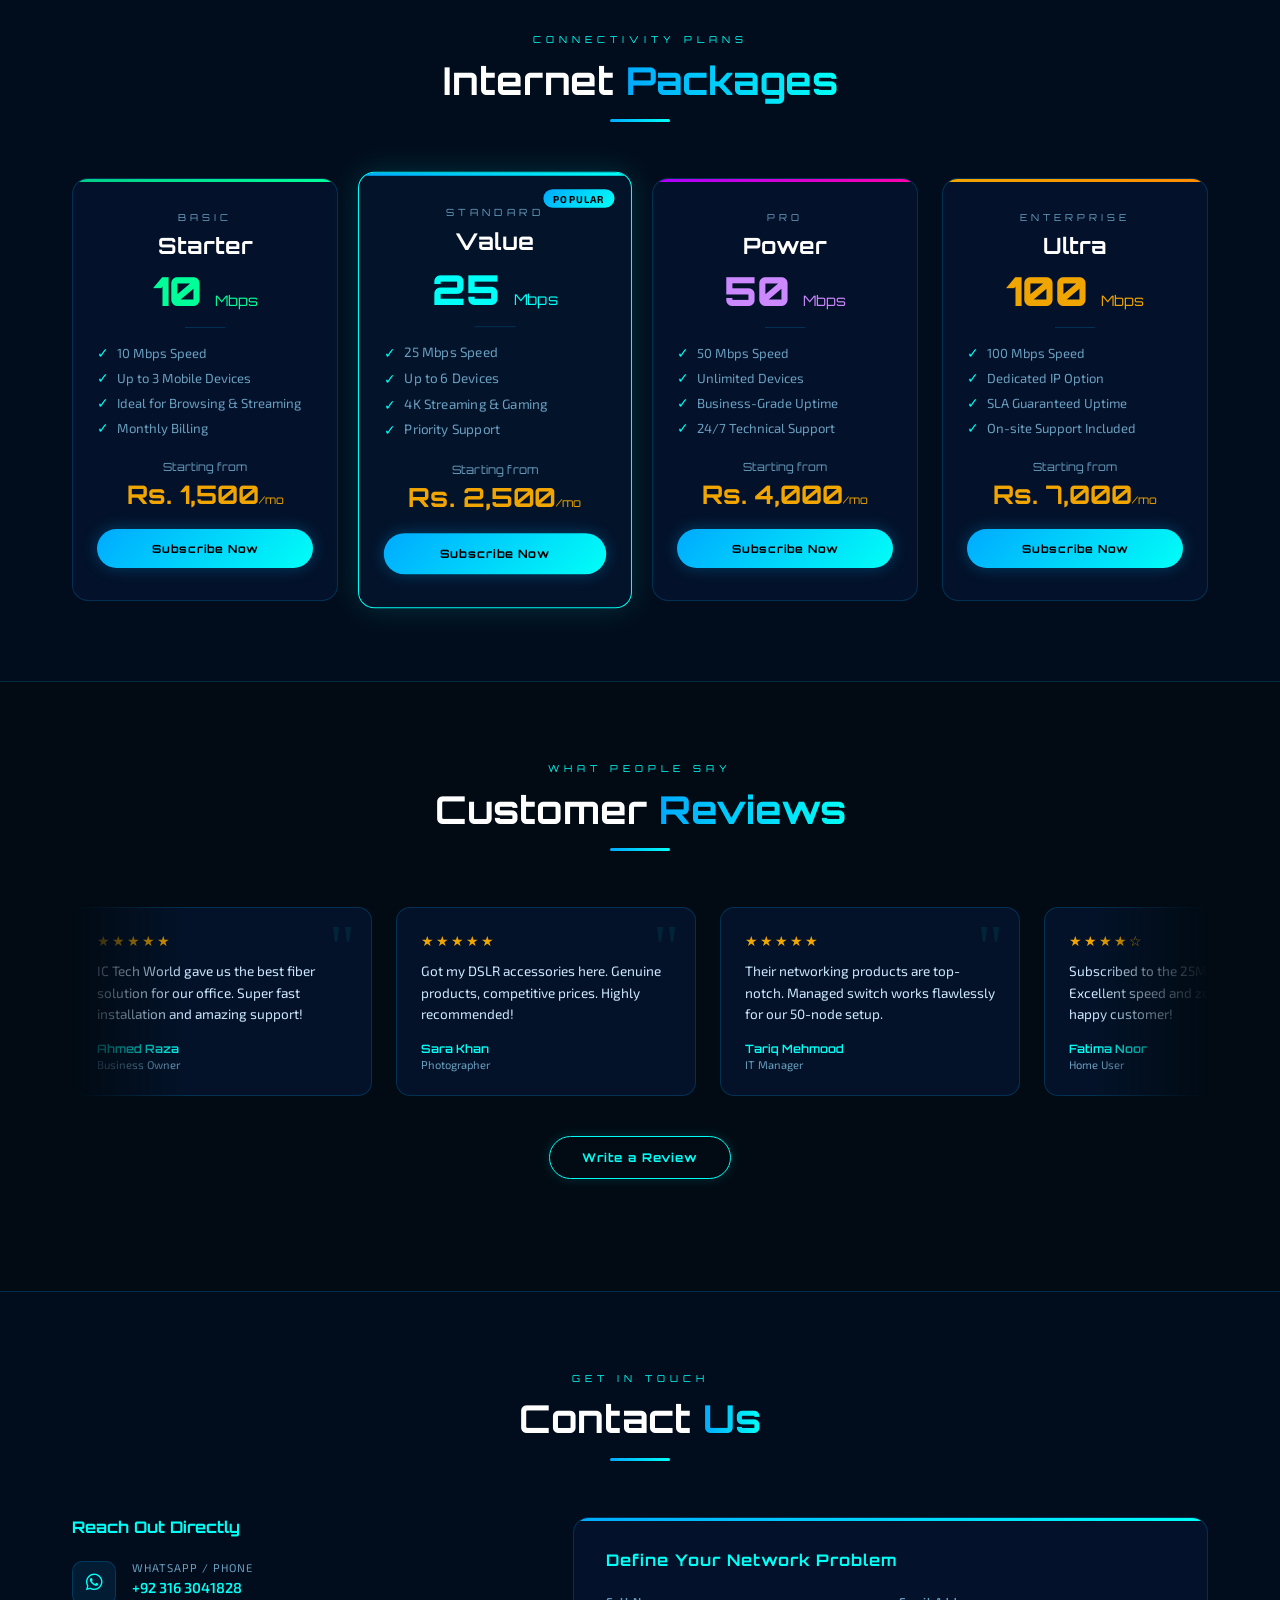
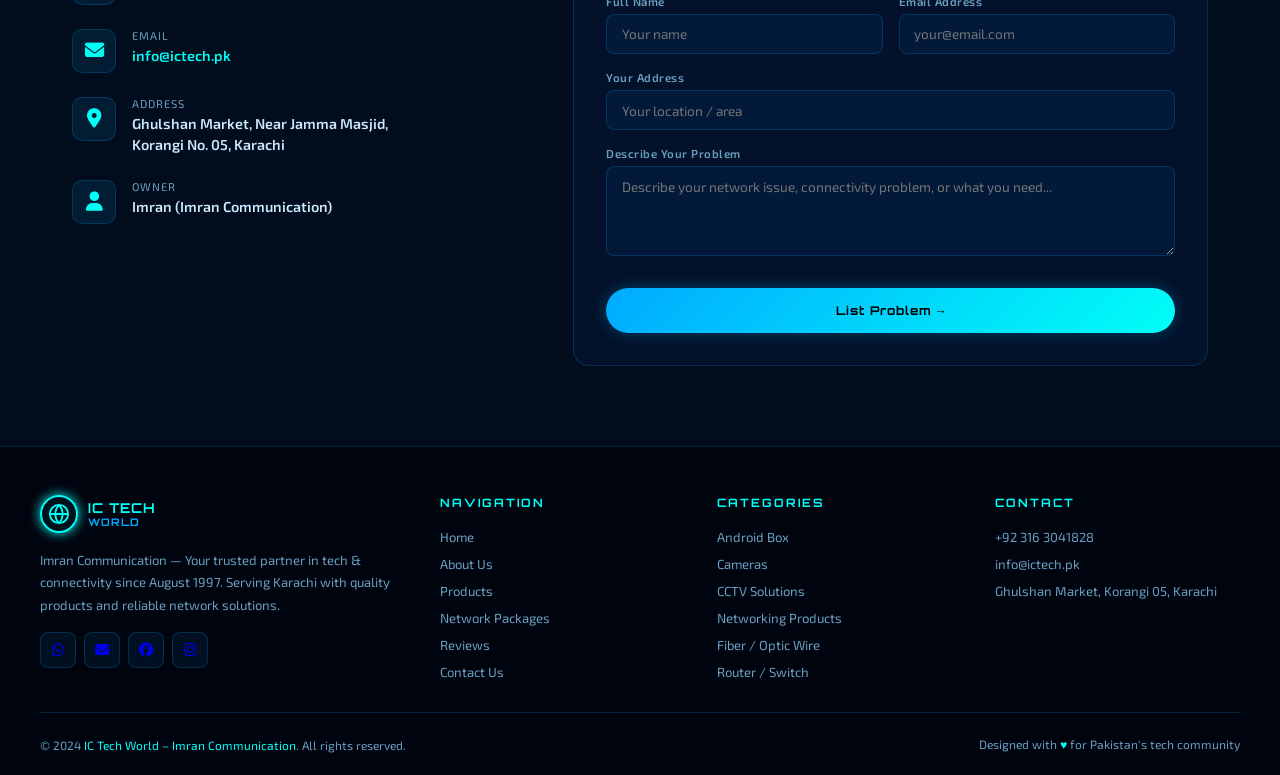
==== commit fc96e4f0: "Merge branch 'main' of https://github.com/Codex-Founders/Ic-Tect" ====
--- a/index.html
+++ b/index.html
@@ -15,7 +15,7 @@
 <canvas id="bg-canvas"></canvas>
 <div class="grid-overlay"></div>
 
-<!-- ══ NAVBAR ══ -->
+<!-- ══ NAVBAR ═ -->
 <nav id="navbar">
   <button class="hamburger" id="hamburger" aria-label="Menu">
     <span></span><span></span><span></span>
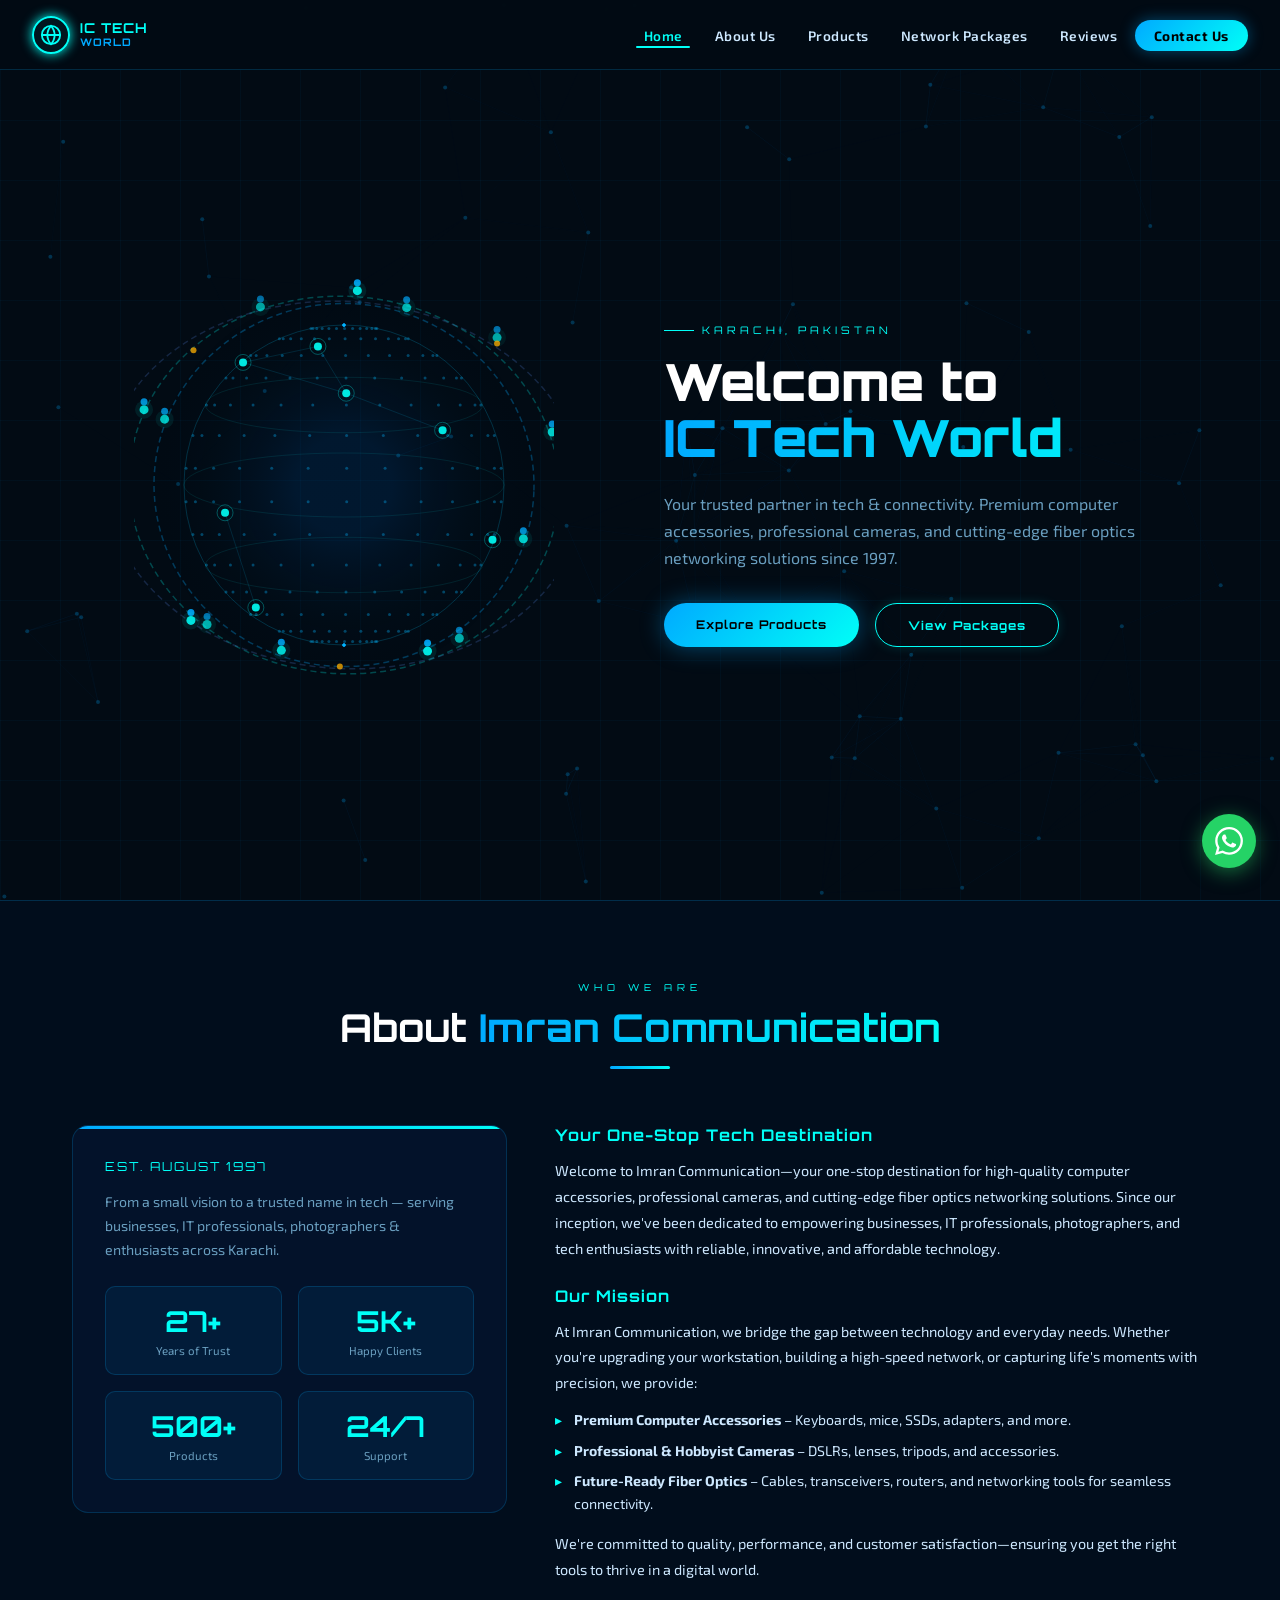
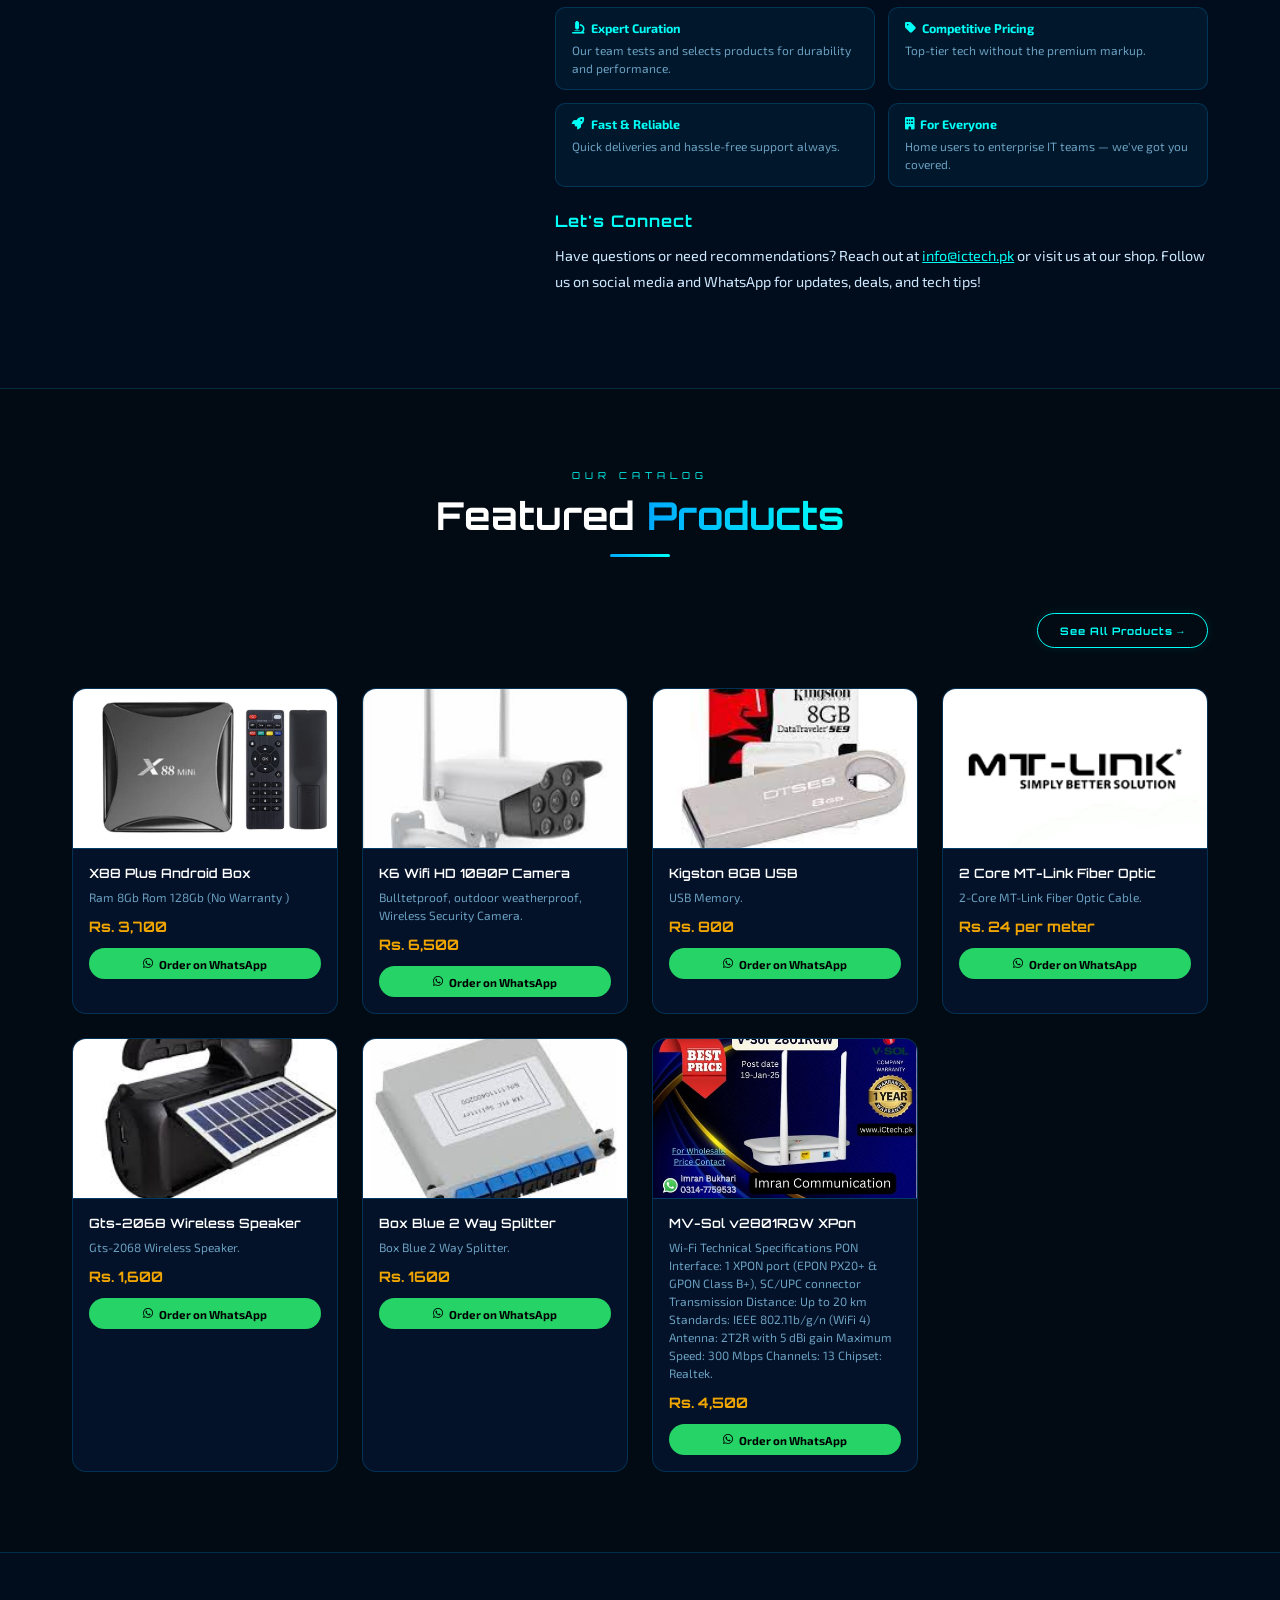
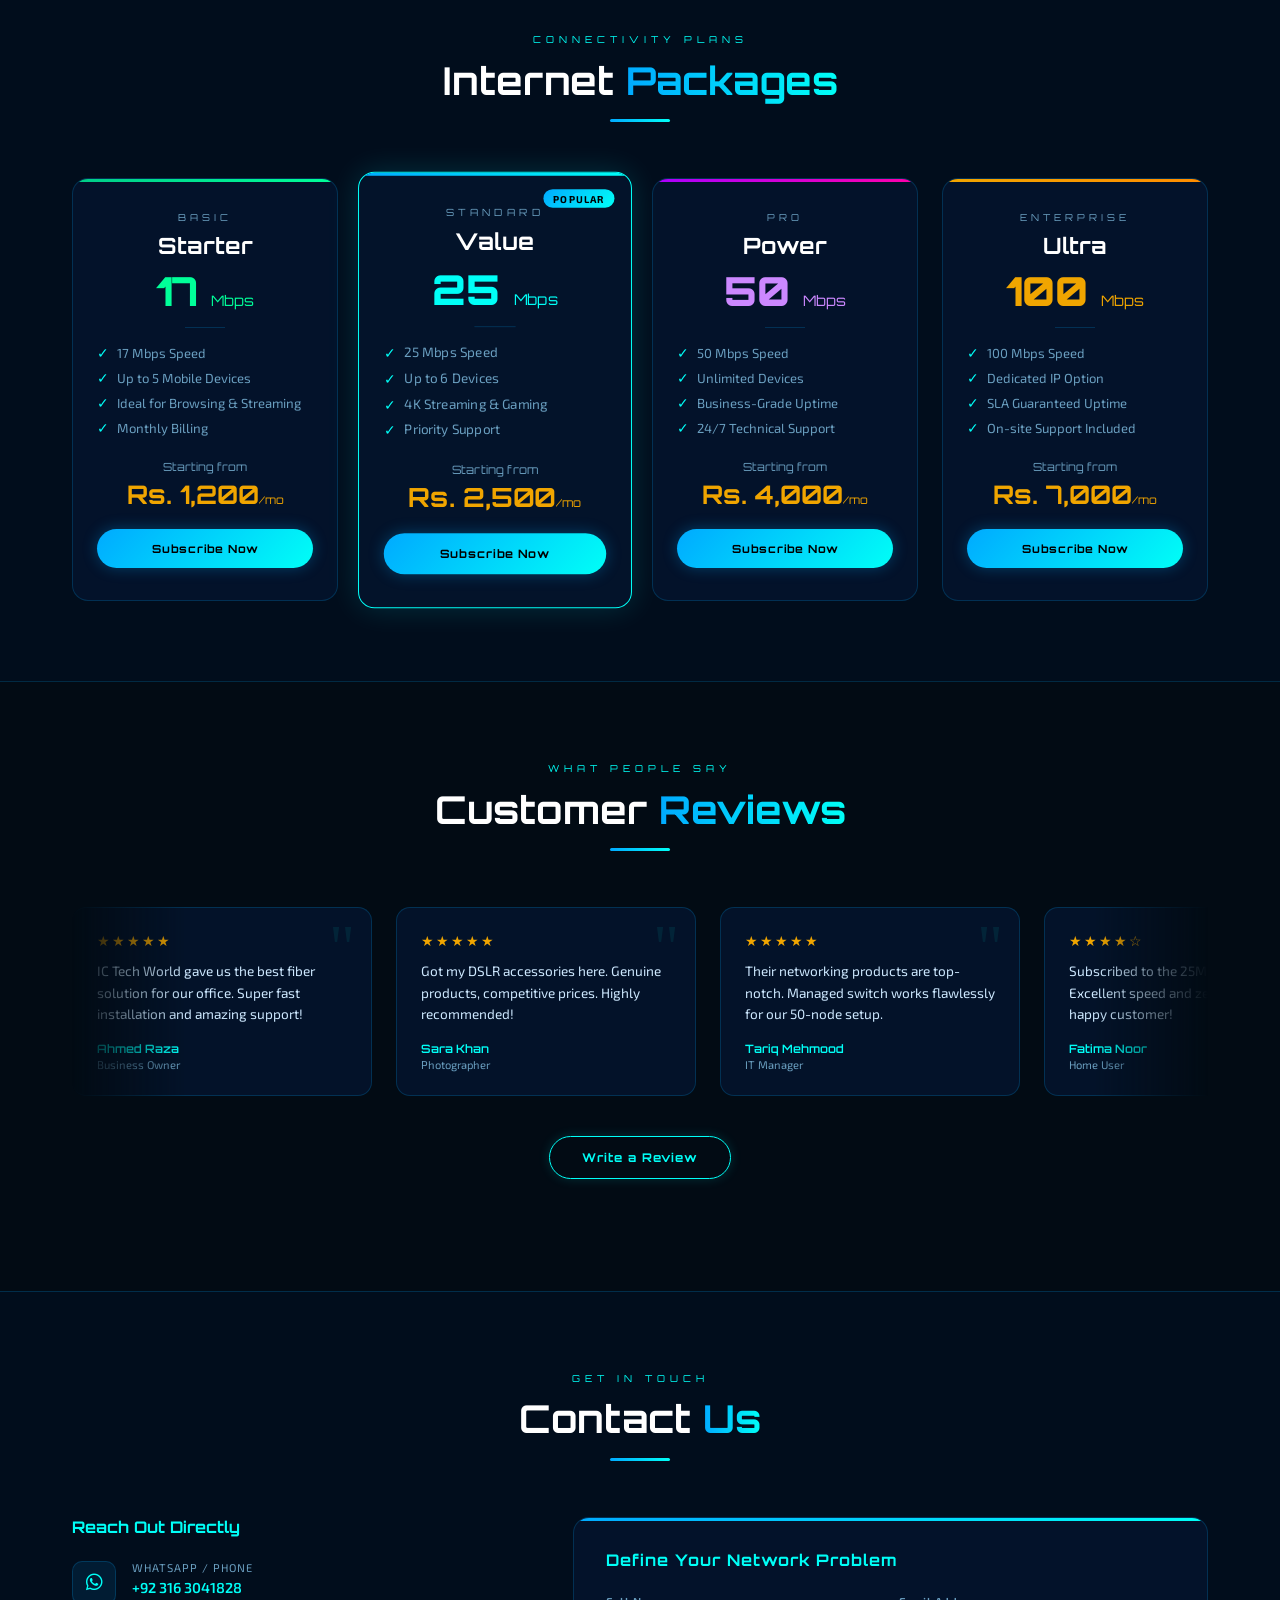
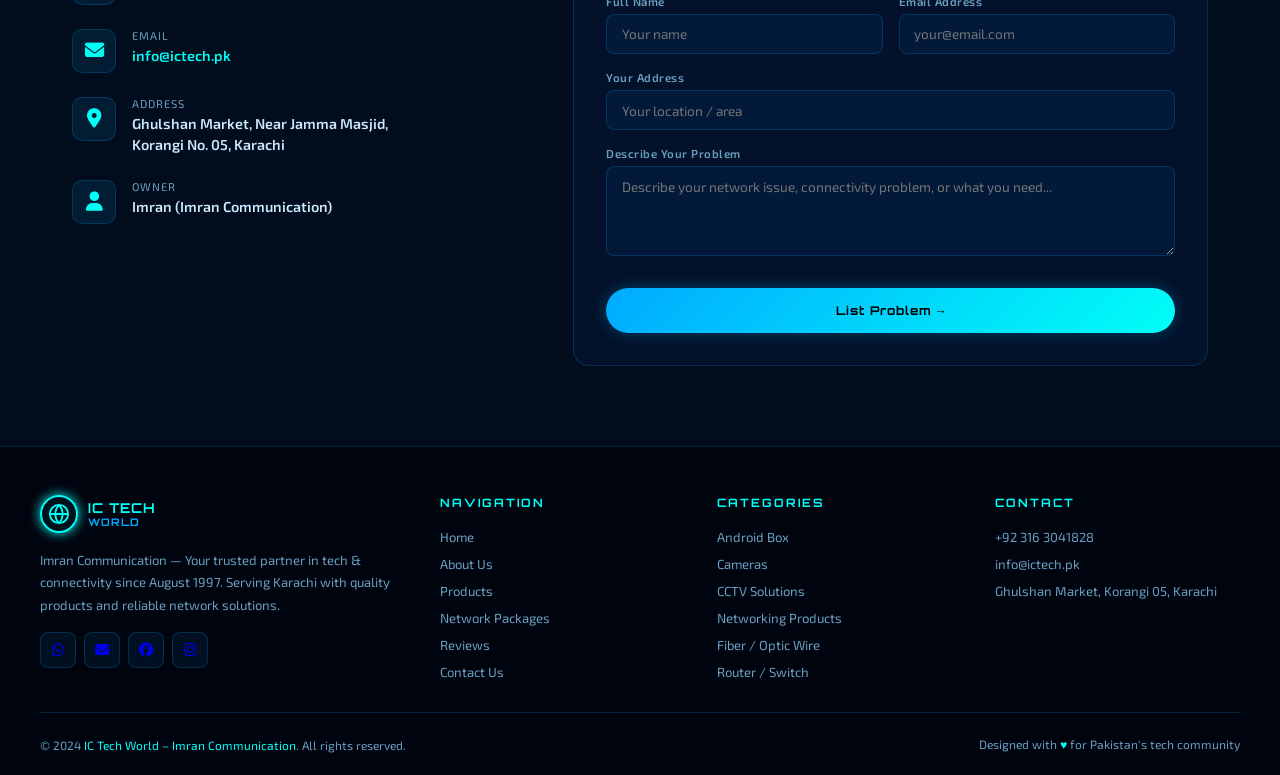
==== commit 427f1e8f: "charges update" ====
--- a/index.html
+++ b/index.html
@@ -160,16 +160,16 @@
         <div class="pkg-card low">
           <div class="pkg-tier">Basic</div>
           <div class="pkg-name">Starter</div>
-          <div class="pkg-speed">10 <span class="pkg-speed-unit">Mbps</span></div>
+          <div class="pkg-speed">17 <span class="pkg-speed-unit">Mbps</span></div>
           <div class="pkg-divider"></div>
           <ul class="pkg-features">
-            <li><span class="check">&#10003;</span> 10 Mbps Speed</li>
-            <li><span class="check">&#10003;</span> Up to 3 Mobile Devices</li>
+            <li><span class="check">&#10003;</span> 17 Mbps Speed</li>
+            <li><span class="check">&#10003;</span> Up to 5 Mobile Devices</li>
             <li><span class="check">&#10003;</span> Ideal for Browsing &amp; Streaming</li>
             <li><span class="check">&#10003;</span> Monthly Billing</li>
           </ul>
           <div class="pkg-price">Starting from</div>
-          <div class="pkg-price-val">Rs. 1,500<span style="font-size:0.7rem;font-weight:400;">/mo</span></div>
+          <div class="pkg-price-val">Rs. 1,200<span style="font-size:0.7rem;font-weight:400;">/mo</span></div>
           <a class="btn-subscribe" href="https://wa.me/923163041828?text=Hello%20IC%20Tech%20World!%20I%20want%20to%20subscribe%20to%20the%20Starter%2010Mbps%20package.%20Please%20share%20details." target="_blank">Subscribe Now</a>
         </div>
         <!-- Standard -->
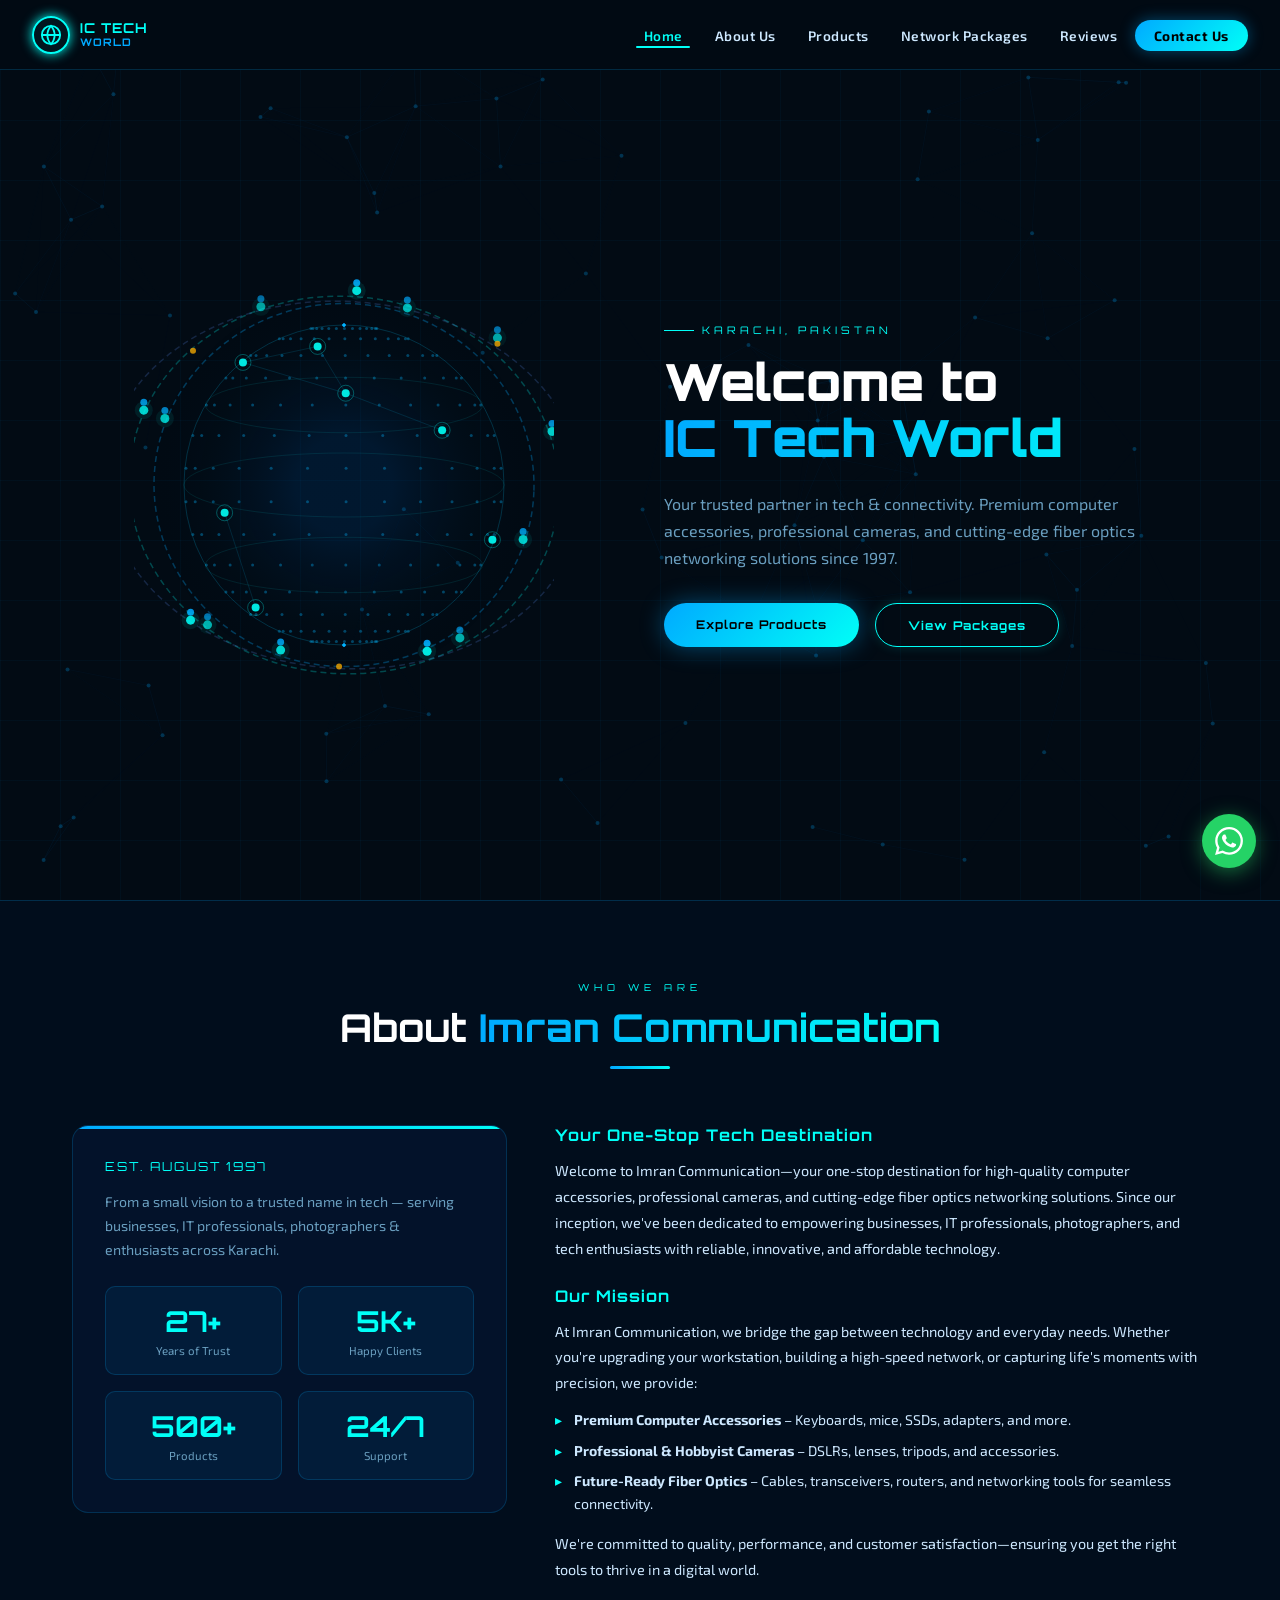
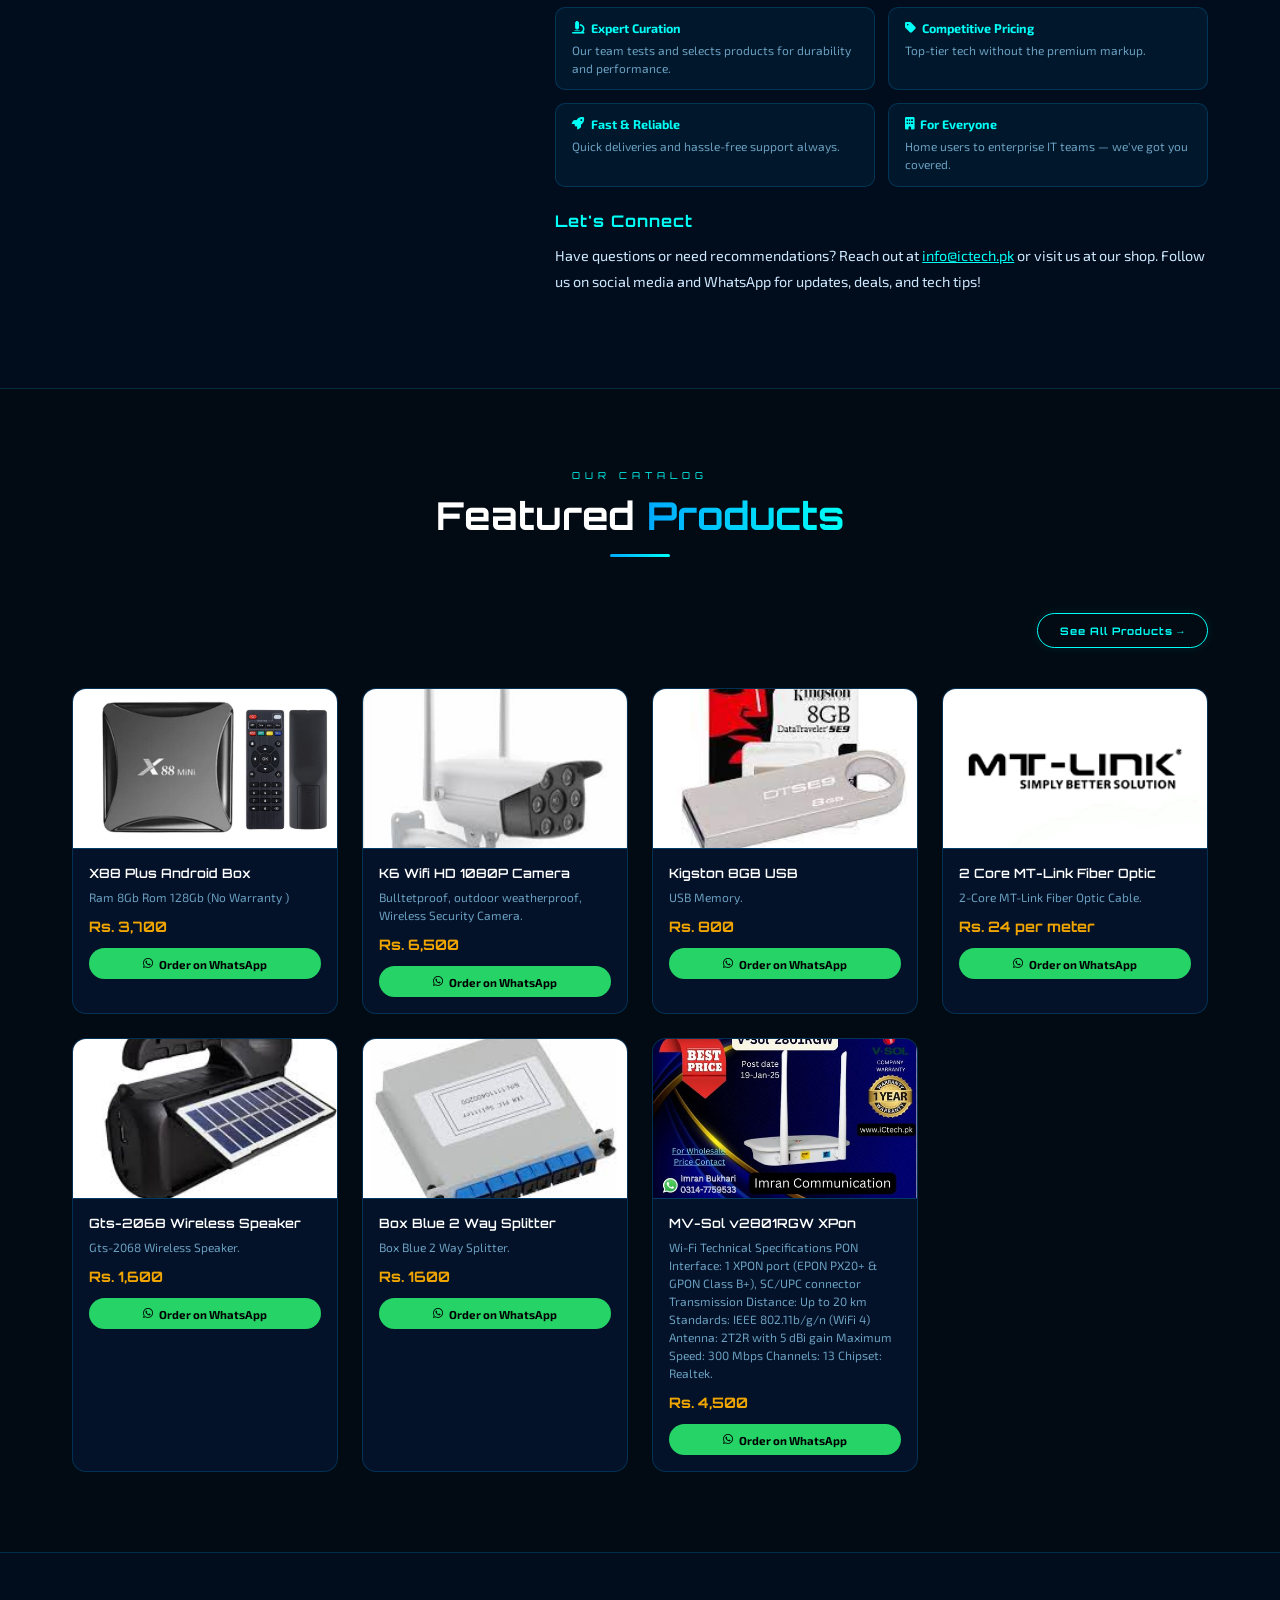
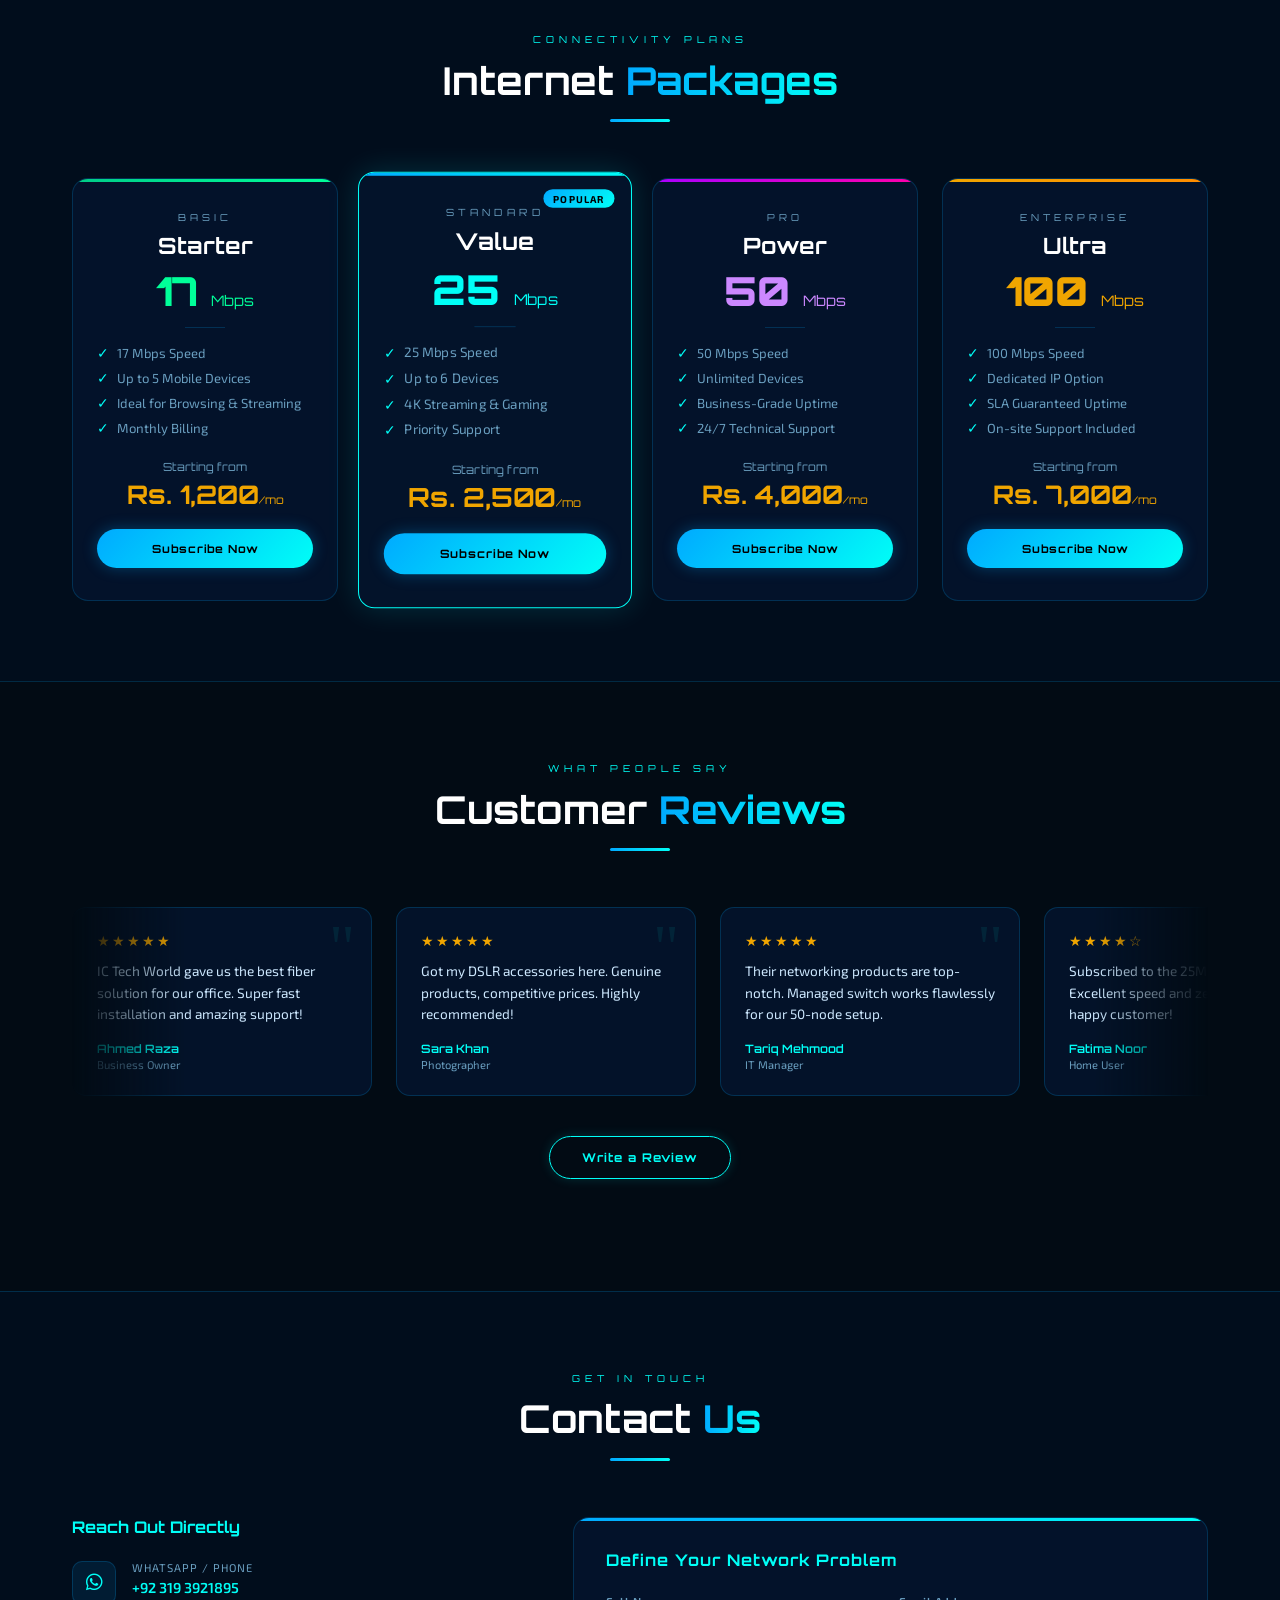
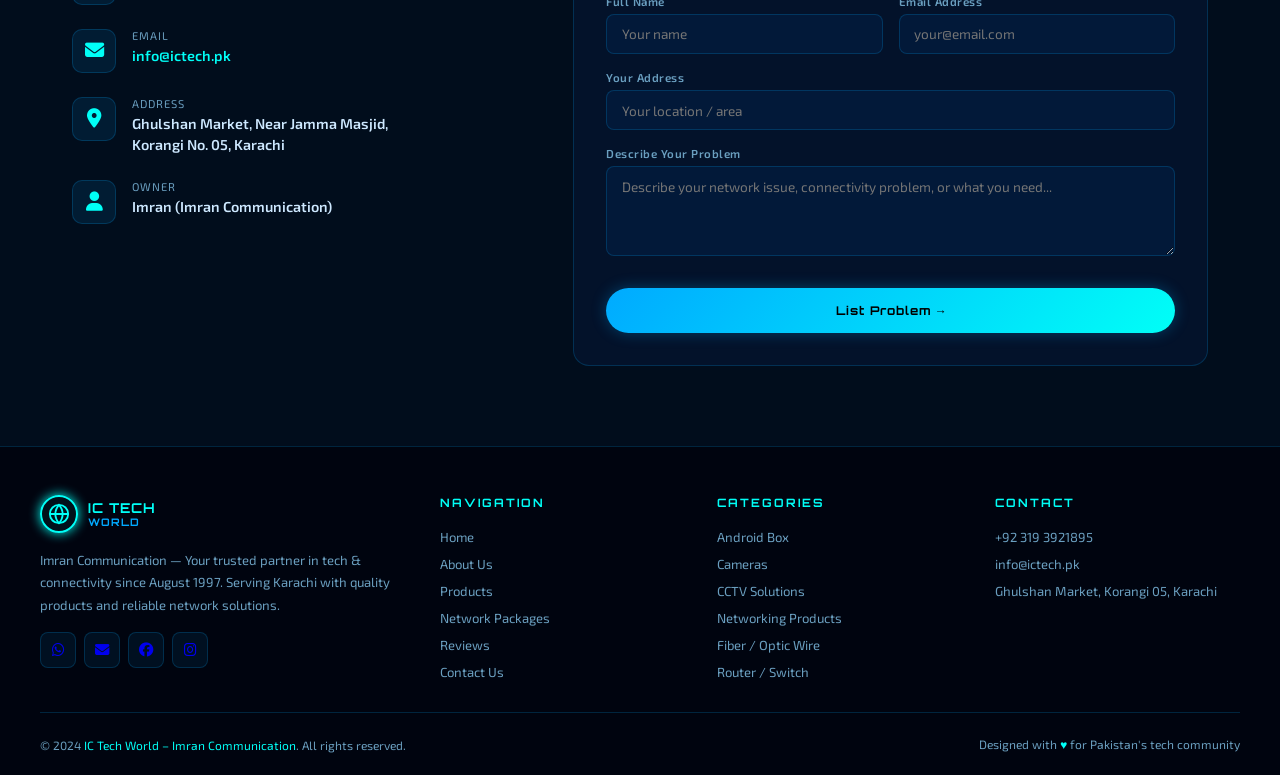
==== commit 0d12bf78: "number update" ====
--- a/index.html
+++ b/index.html
@@ -170,7 +170,7 @@
           </ul>
           <div class="pkg-price">Starting from</div>
           <div class="pkg-price-val">Rs. 1,200<span style="font-size:0.7rem;font-weight:400;">/mo</span></div>
-          <a class="btn-subscribe" href="https://wa.me/923163041828?text=Hello%20IC%20Tech%20World!%20I%20want%20to%20subscribe%20to%20the%20Starter%2010Mbps%20package.%20Please%20share%20details." target="_blank">Subscribe Now</a>
+          <a class="btn-subscribe" href="https://wa.me/923193921895?text=Hello%20IC%20Tech%20World!%20I%20want%20to%20subscribe%20to%20the%20Starter%2010Mbps%20package.%20Please%20share%20details." target="_blank">Subscribe Now</a>
         </div>
         <!-- Standard -->
         <div class="pkg-card mid featured">
@@ -187,7 +187,7 @@
           </ul>
           <div class="pkg-price">Starting from</div>
           <div class="pkg-price-val">Rs. 2,500<span style="font-size:0.7rem;font-weight:400;">/mo</span></div>
-          <a class="btn-subscribe" href="https://wa.me/923163041828?text=Hello%20IC%20Tech%20World!%20I%20want%20to%20subscribe%20to%20the%20Value%2025Mbps%20package.%20Please%20share%20details." target="_blank">Subscribe Now</a>
+          <a class="btn-subscribe" href="https://wa.me/923193921895?text=Hello%20IC%20Tech%20World!%20I%20want%20to%20subscribe%20to%20the%20Value%2025Mbps%20package.%20Please%20share%20details." target="_blank">Subscribe Now</a>
         </div>
         <!-- Pro -->
         <div class="pkg-card high">
@@ -203,7 +203,7 @@
           </ul>
           <div class="pkg-price">Starting from</div>
           <div class="pkg-price-val">Rs. 4,000<span style="font-size:0.7rem;font-weight:400;">/mo</span></div>
-          <a class="btn-subscribe" href="https://wa.me/923163041828?text=Hello%20IC%20Tech%20World!%20I%20want%20to%20subscribe%20to%20the%20Power%2050Mbps%20package.%20Please%20share%20details." target="_blank">Subscribe Now</a>
+          <a class="btn-subscribe" href="https://wa.me/923193921895?text=Hello%20IC%20Tech%20World!%20I%20want%20to%20subscribe%20to%20the%20Power%2050Mbps%20package.%20Please%20share%20details." target="_blank">Subscribe Now</a>
         </div>
         <!-- Premium -->
         <div class="pkg-card premium">
@@ -219,7 +219,7 @@
           </ul>
           <div class="pkg-price">Starting from</div>
           <div class="pkg-price-val">Rs. 7,000<span style="font-size:0.7rem;font-weight:400;">/mo</span></div>
-          <a class="btn-subscribe" href="https://wa.me/923163041828?text=Hello%20IC%20Tech%20World!%20I%20want%20to%20subscribe%20to%20the%20Ultra%20100Mbps%20package.%20Please%20share%20details." target="_blank">Subscribe Now</a>
+          <a class="btn-subscribe" href="https://wa.me/923193921895?text=Hello%20IC%20Tech%20World!%20I%20want%20to%20subscribe%20to%20the%20Ultra%20100Mbps%20package.%20Please%20share%20details." target="_blank">Subscribe Now</a>
         </div>
       </div>
     </div>
@@ -281,7 +281,7 @@
             <div class="contact-icon"><i class="fa-brands fa-whatsapp"></i></div>
             <div>
               <div class="ci-label">WHATSAPP / PHONE</div>
-              <div class="ci-val"><a href="https://wa.me/923163041828">+92 316 3041828</a></div>
+              <div class="ci-val"><a href="https://wa.me/923193921895">+92 319 3921895</a></div>
             </div>
           </div>
           <div class="contact-item">
@@ -349,7 +349,7 @@
       </a>
       <p>Imran Communication — Your trusted partner in tech &amp; connectivity since August 1997. Serving Karachi with quality products and reliable network solutions.</p>
       <div class="social-links">
-        <a href="https://wa.me/923163041828" target="_blank" class="social-link" title="WhatsApp"><i class="fa-brands fa-whatsapp"></i></a>
+        <a href="https://wa.me/923193921895" target="_blank" class="social-link" title="WhatsApp"><i class="fa-brands fa-whatsapp"></i></a>
         <a href="mailto:info@ictech.pk" class="social-link" title="Email"><i class="fa-solid fa-envelope"></i></a>
         <a href="#" class="social-link" title="Facebook"><i class="fa-brands fa-facebook"></i></a>
         <a href="#" class="social-link" title="Instagram"><i class="fa-brands fa-instagram"></i></a>
@@ -380,7 +380,7 @@
     <div class="footer-col">
       <h4>Contact</h4>
       <ul>
-        <li><a href="https://wa.me/923163041828">+92 316 3041828</a></li>
+        <li><a href="https://wa.me/923193921895">+92 319 3921895</a></li>
         <li><a href="mailto:info@ictech.pk">info@ictech.pk</a></li>
         <li><a href="#contact">Ghulshan Market, Korangi 05, Karachi</a></li>
       </ul>
@@ -400,7 +400,7 @@
 </button>
 
 <!-- Floating WhatsApp -->
-<a href="https://wa.me/923163041828?text=Hello%20IC%20Tech%20World!%20I%20need%20assistance." target="_blank" class="float-wa" title="WhatsApp Us">
+<a href="https://wa.me/923193921895?text=Hello%20IC%20Tech%20World!%20I%20need%20assistance." target="_blank" class="float-wa" title="WhatsApp Us">
   <svg viewBox="0 0 24 24" fill="#fff" xmlns="http://www.w3.org/2000/svg">
     <path d="M17.472 14.382c-.297-.149-1.758-.867-2.03-.967-.273-.099-.471-.148-.67.15-.197.297-.767.966-.94 1.164-.173.199-.347.223-.644.075-.297-.15-1.255-.463-2.39-1.475-.883-.788-1.48-1.761-1.653-2.059-.173-.297-.018-.458.13-.606.134-.133.298-.347.446-.52.149-.174.198-.298.298-.497.099-.198.05-.371-.025-.52-.075-.149-.669-1.612-.916-2.207-.242-.579-.487-.5-.669-.51-.173-.008-.371-.01-.57-.01-.198 0-.52.074-.792.372-.272.297-1.04 1.016-1.04 2.479 0 1.462 1.065 2.875 1.213 3.074.149.198 2.096 3.2 5.077 4.487.709.306 1.262.489 1.694.625.712.227 1.36.195 1.871.118.571-.085 1.758-.719 2.006-1.413.248-.694.248-1.289.173-1.413-.074-.124-.272-.198-.57-.347m-5.421 7.403h-.004a9.87 9.87 0 0 1-5.031-1.378l-.361-.214-3.741.982.998-3.648-.235-.374a9.86 9.86 0 0 1-1.51-5.26c.001-5.45 4.436-9.884 9.888-9.884 2.64 0 5.122 1.03 6.988 2.898a9.825 9.825 0 0 1 2.893 6.994c-.003 5.45-4.437 9.884-9.885 9.884m8.413-18.297A11.815 11.815 0 0 0 12.05 0C5.495 0 .16 5.335.157 11.892c0 2.096.547 4.142 1.588 5.945L.057 24l6.305-1.654a11.882 11.882 0 0 0 5.683 1.448h.005c6.554 0 11.89-5.335 11.893-11.893a11.821 11.821 0 0 0-3.48-8.413z"/>
   </svg>
--- a/shared.css
+++ b/shared.css
@@ -525,6 +525,134 @@
 .footer-bottom p { font-size: 0.75rem; color: var(--c-muted); }
 .footer-bottom span { color: var(--c-cyan); }
 
+/* ── PRODUCT MODAL ── */
+.modal-overlay {
+  position: fixed;
+  inset: 0;
+  z-index: 2000;
+  background: rgba(2,11,20,0.85);
+  backdrop-filter: blur(8px);
+  -webkit-backdrop-filter: blur(8px);
+  display: flex;
+  align-items: center;
+  justify-content: center;
+  padding: 1rem;
+  opacity: 0;
+  visibility: hidden;
+  transition: opacity 0.3s, visibility 0.3s;
+}
+.modal-overlay.open {
+  opacity: 1;
+  visibility: visible;
+}
+.modal-box {
+  background: var(--c-surface);
+  border: 1px solid var(--c-border);
+  border-radius: 18px;
+  width: 100%;
+  max-width: 540px;
+  max-height: 90vh;
+  overflow-y: auto;
+  position: relative;
+  transform: translateY(30px) scale(0.97);
+  transition: transform 0.35s cubic-bezier(0.34,1.56,0.64,1);
+  box-shadow: 0 30px 80px rgba(0,0,0,0.6), 0 0 0 1px rgba(0,170,255,0.1);
+}
+.modal-overlay.open .modal-box {
+  transform: translateY(0) scale(1);
+}
+.modal-close {
+  position: absolute;
+  top: 1rem;
+  right: 1rem;
+  z-index: 10;
+  width: 36px;
+  height: 36px;
+  background: rgba(0,170,255,0.1);
+  border: 1px solid var(--c-border);
+  border-radius: 50%;
+  color: var(--c-muted);
+  font-size: 1.1rem;
+  cursor: pointer;
+  display: flex;
+  align-items: center;
+  justify-content: center;
+  transition: all 0.3s;
+}
+.modal-close:hover { background: rgba(0,255,247,0.15); color: var(--c-cyan); border-color: var(--c-cyan); }
+.modal-img {
+  width: 100%;
+  height: 240px;
+  background: rgba(0,60,120,0.3);
+  display: flex;
+  align-items: center;
+  justify-content: center;
+  border-bottom: 1px solid var(--c-border);
+  border-radius: 18px 18px 0 0;
+  overflow: hidden;
+}
+.modal-img img {
+  width: 100%;
+  height: 100%;
+  object-fit: cover;
+  object-position: center;
+  display: block;
+}
+.modal-img .modal-fa-icon {
+  font-size: 5rem;
+  color: var(--c-cyan);
+  opacity: 0.5;
+}
+.modal-body {
+  padding: 1.5rem;
+}
+.modal-cat-badge {
+  display: inline-block;
+  font-family: var(--font-display);
+  font-size: 0.6rem;
+  font-weight: 700;
+  letter-spacing: 2px;
+  text-transform: uppercase;
+  color: var(--c-cyan);
+  background: rgba(0,255,247,0.08);
+  border: 1px solid rgba(0,255,247,0.2);
+  border-radius: 30px;
+  padding: 0.3rem 0.9rem;
+  margin-bottom: 0.8rem;
+}
+.modal-name {
+  font-family: var(--font-display);
+  font-size: clamp(1rem, 2.5vw, 1.3rem);
+  font-weight: 700;
+  color: #fff;
+  margin-bottom: 0.6rem;
+  line-height: 1.3;
+}
+.modal-desc {
+  font-size: 0.88rem;
+  color: var(--c-muted);
+  line-height: 1.7;
+  margin-bottom: 1.2rem;
+}
+.modal-price {
+  font-family: var(--font-display);
+  font-size: 1.4rem;
+  font-weight: 700;
+  color: var(--c-gold);
+  margin-bottom: 1.4rem;
+}
+.modal-actions {
+  display: flex;
+  gap: 0.8rem;
+  flex-wrap: wrap;
+}
+.modal-actions .btn-whatsapp {
+  flex: 1;
+  min-width: 160px;
+  font-size: 0.82rem;
+  padding: 0.75rem 1rem;
+}
+
 /* ── RESPONSIVE ── */
 @media(max-width: 768px) {
   .nav-links { display: none !important; }
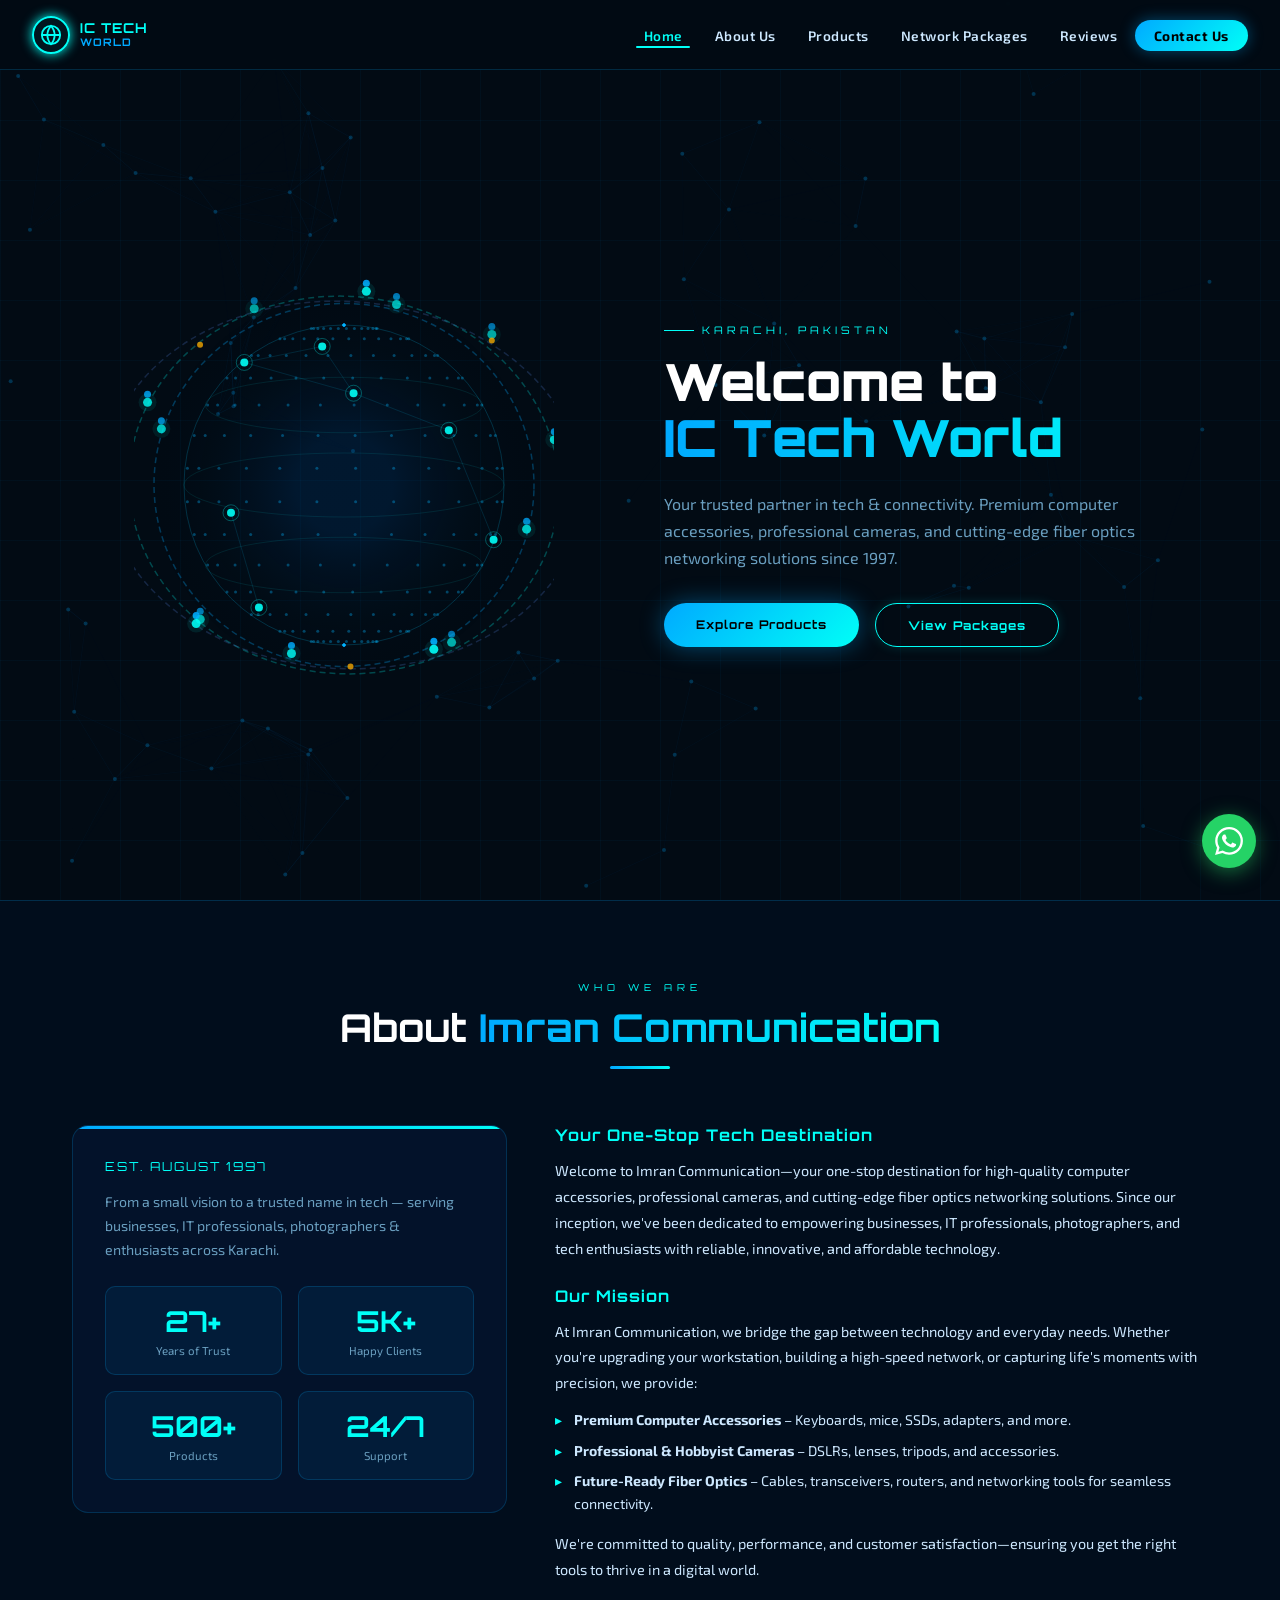
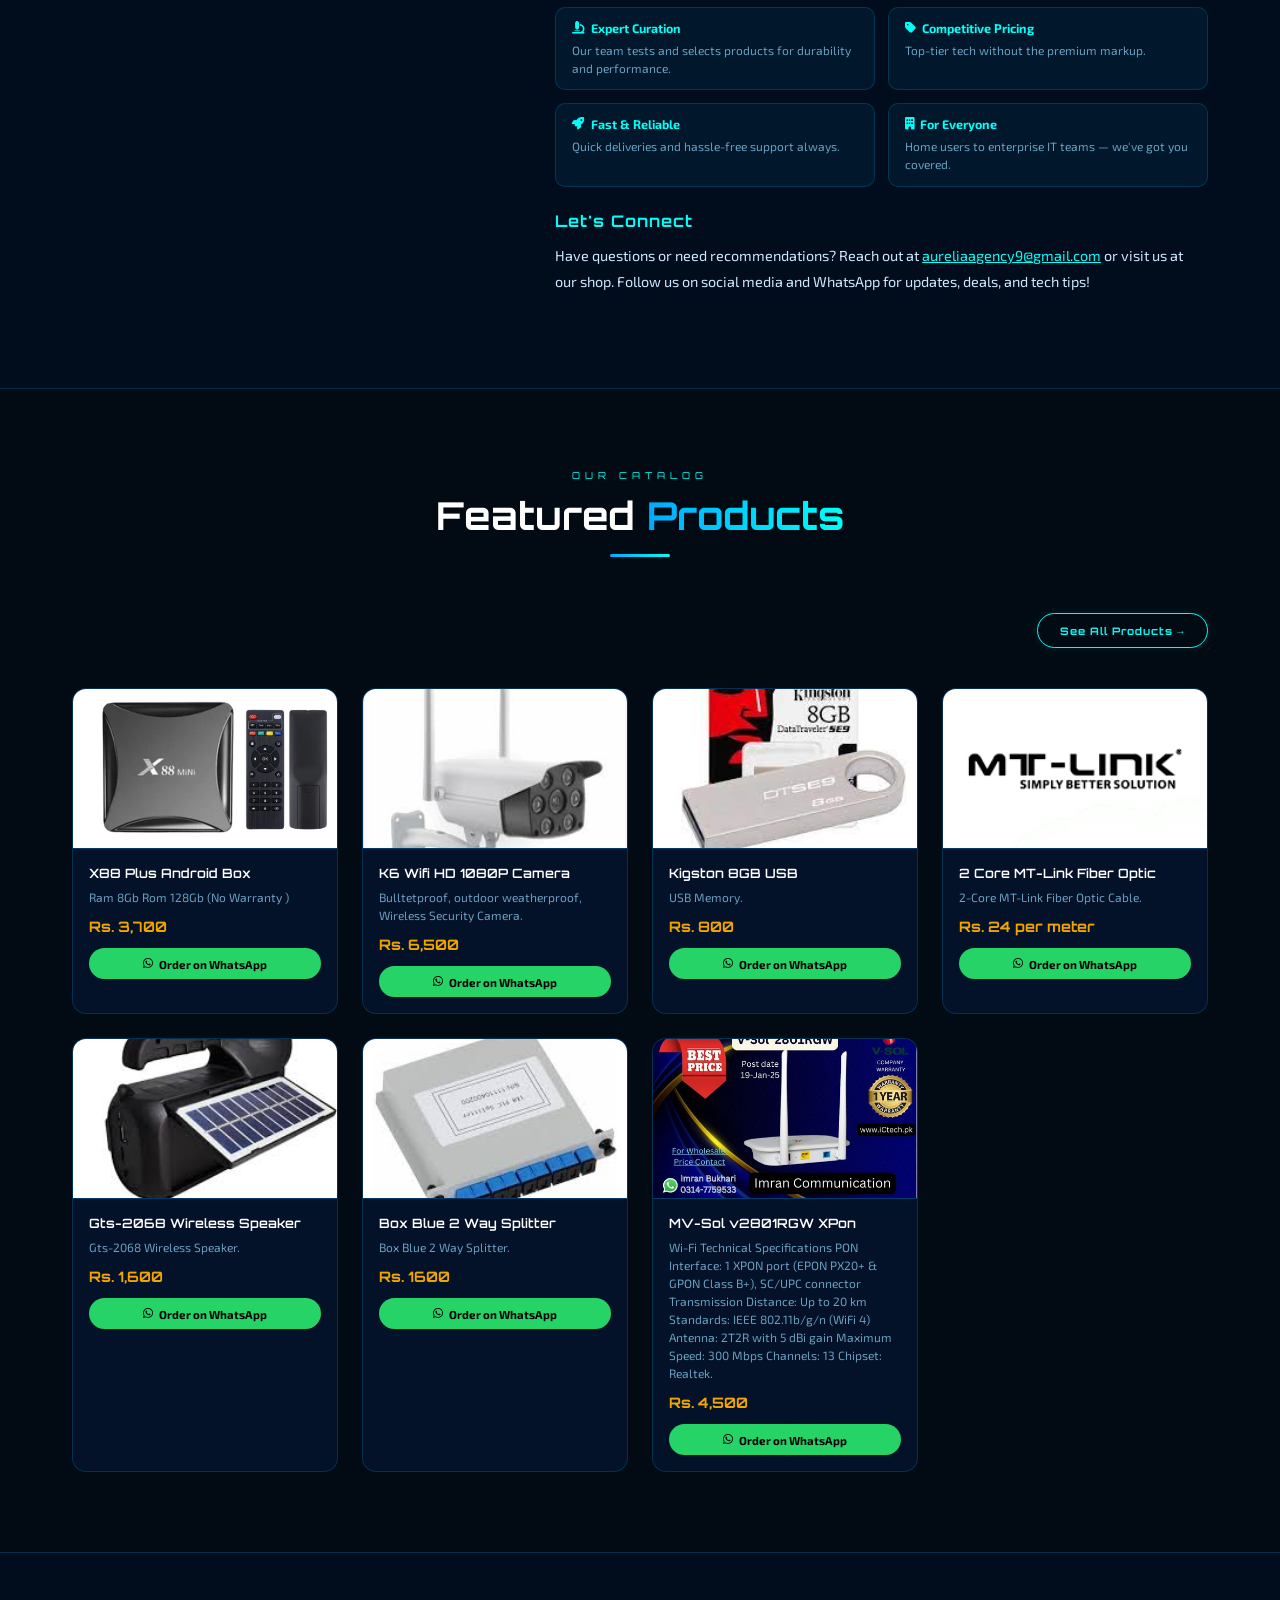
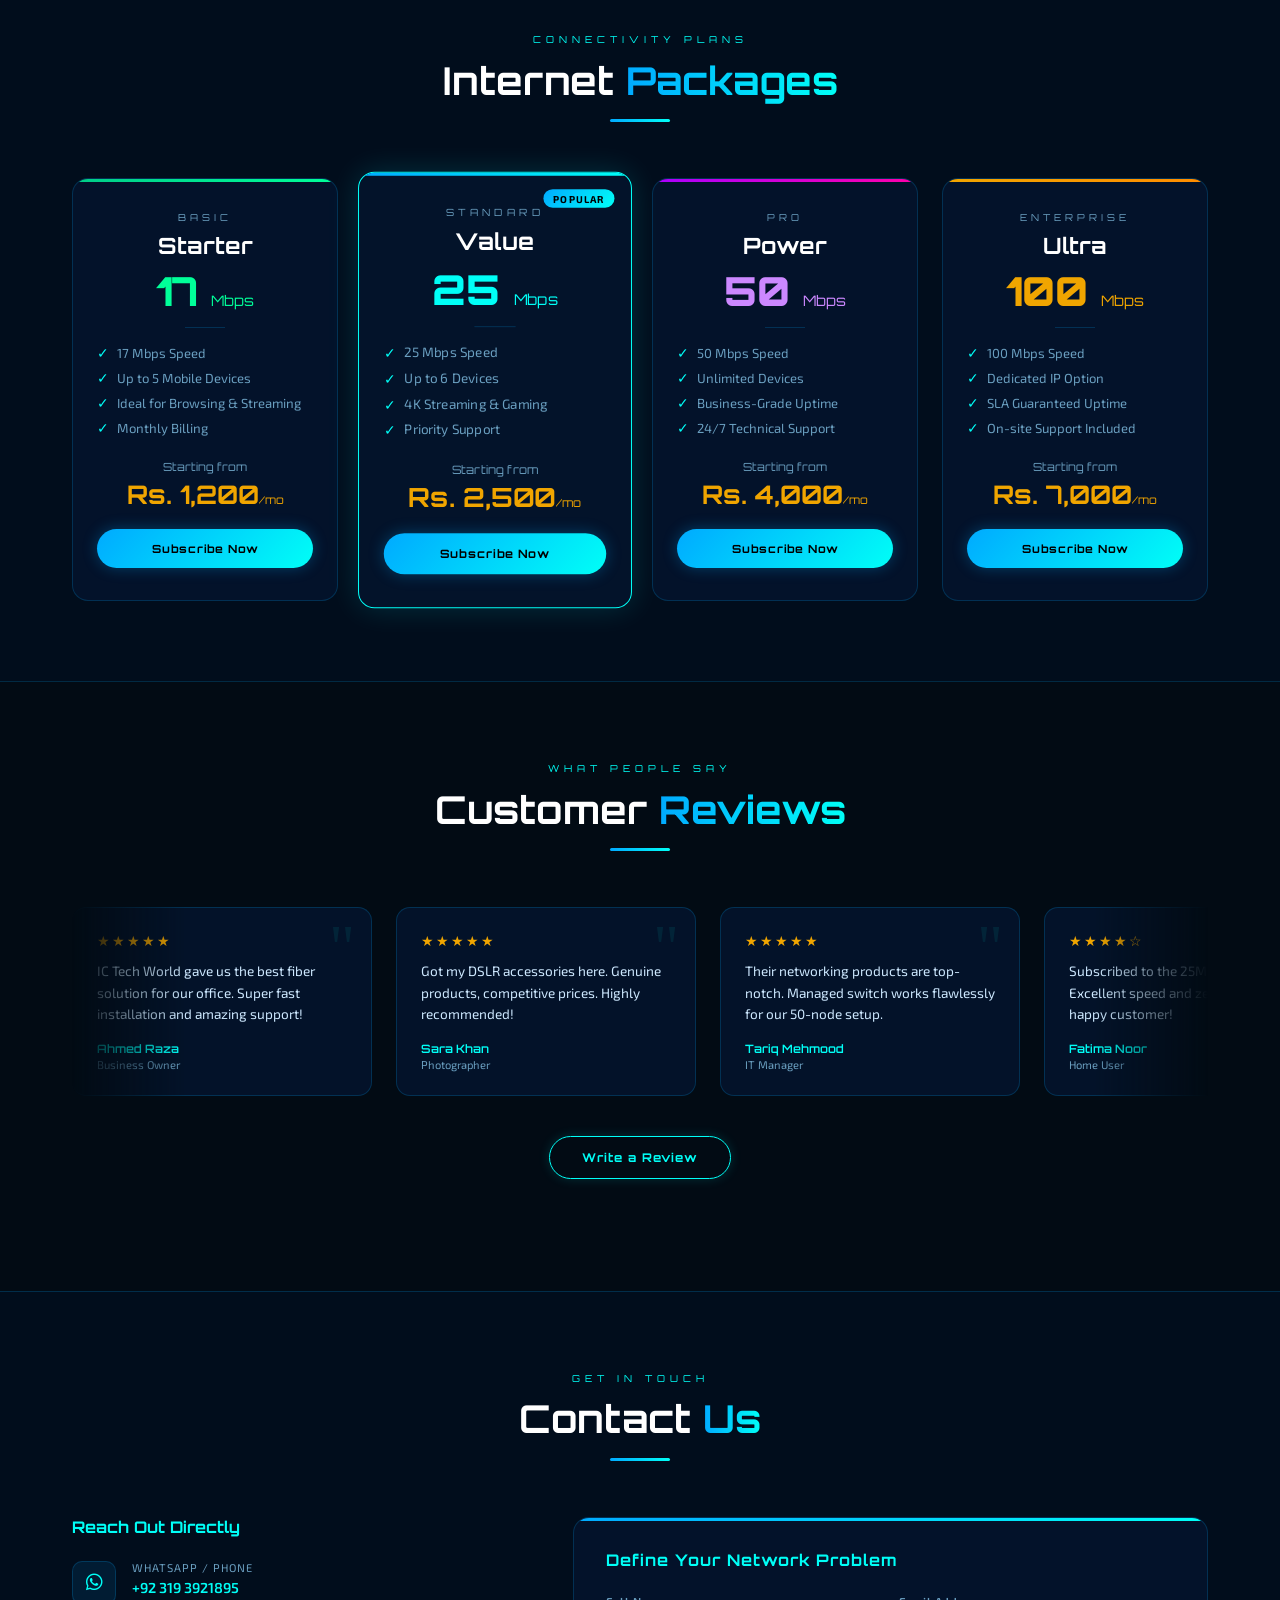
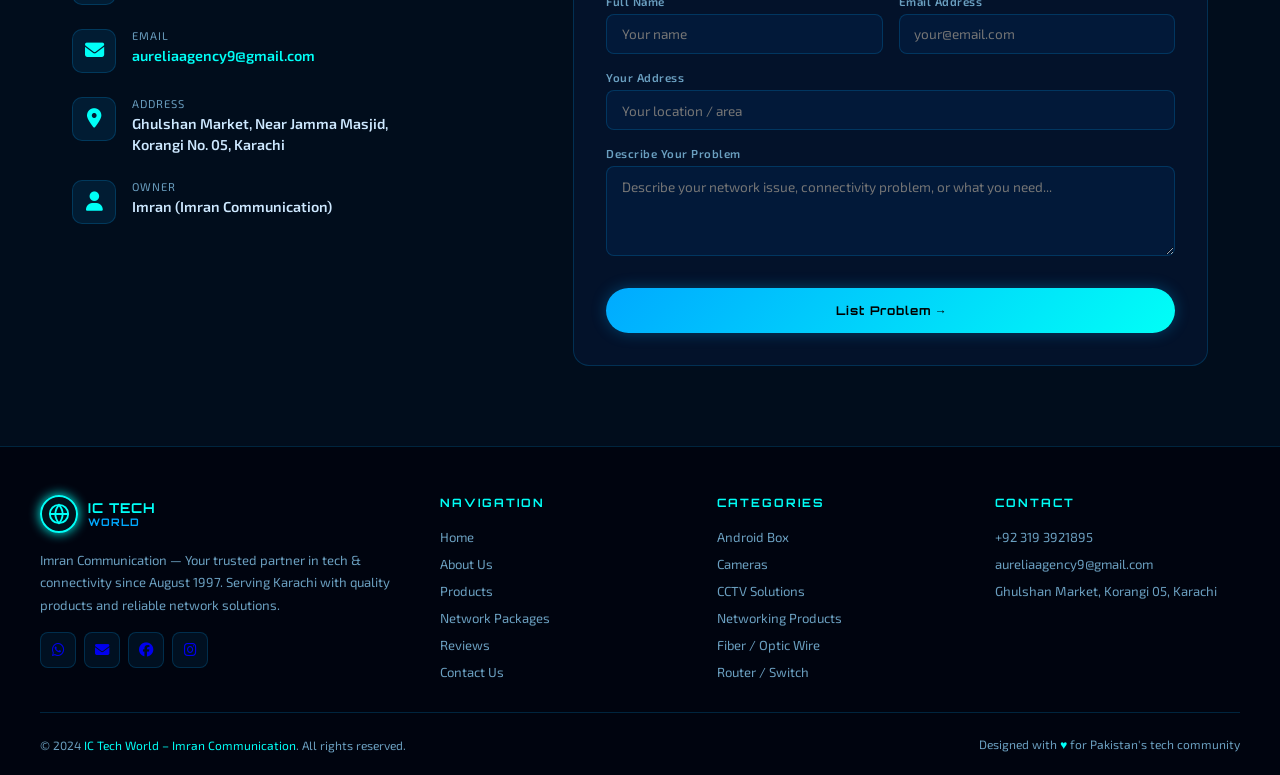
==== commit f0dab975: "Update contacts" ====
--- a/index.html
+++ b/index.html
@@ -125,7 +125,7 @@
             </div>
           </div>
           <h3>Let's Connect</h3>
-          <p>Have questions or need recommendations? Reach out at <a href="mailto:info@ictech.pk" style="color:var(--c-cyan)">info@ictech.pk</a> or visit us at our shop. Follow us on social media and WhatsApp for updates, deals, and tech tips!</p>
+          <p>Have questions or need recommendations? Reach out at <a href="mailto:aureliaagency9@gmail.com" style="color:var(--c-cyan)">aureliaagency9@gmail.com</a> or visit us at our shop. Follow us on social media and WhatsApp for updates, deals, and tech tips!</p>
         </div>
       </div>
     </div>
@@ -288,7 +288,7 @@
             <div class="contact-icon"><i class="fa-solid fa-envelope"></i></div>
             <div>
               <div class="ci-label">EMAIL</div>
-              <div class="ci-val"><a href="mailto:info@ictech.pk">info@ictech.pk</a></div>
+              <div class="ci-val"><a href="mailto:aureliaagency9@gmail.com">aureliaagency9@gmail.com</a></div>
             </div>
           </div>
           <div class="contact-item">
@@ -350,7 +350,7 @@
       <p>Imran Communication — Your trusted partner in tech &amp; connectivity since August 1997. Serving Karachi with quality products and reliable network solutions.</p>
       <div class="social-links">
         <a href="https://wa.me/923193921895" target="_blank" class="social-link" title="WhatsApp"><i class="fa-brands fa-whatsapp"></i></a>
-        <a href="mailto:info@ictech.pk" class="social-link" title="Email"><i class="fa-solid fa-envelope"></i></a>
+        <a href="mailto:aureliaagency9@gmail.com" class="social-link" title="Email"><i class="fa-solid fa-envelope"></i></a>
         <a href="#" class="social-link" title="Facebook"><i class="fa-brands fa-facebook"></i></a>
         <a href="#" class="social-link" title="Instagram"><i class="fa-brands fa-instagram"></i></a>
       </div>
@@ -381,7 +381,7 @@
       <h4>Contact</h4>
       <ul>
         <li><a href="https://wa.me/923193921895">+92 319 3921895</a></li>
-        <li><a href="mailto:info@ictech.pk">info@ictech.pk</a></li>
+        <li><a href="mailto:aureliaagency9@gmail.com">aureliaagency9@gmail.com</a></li>
         <li><a href="#contact">Ghulshan Market, Korangi 05, Karachi</a></li>
       </ul>
     </div>
